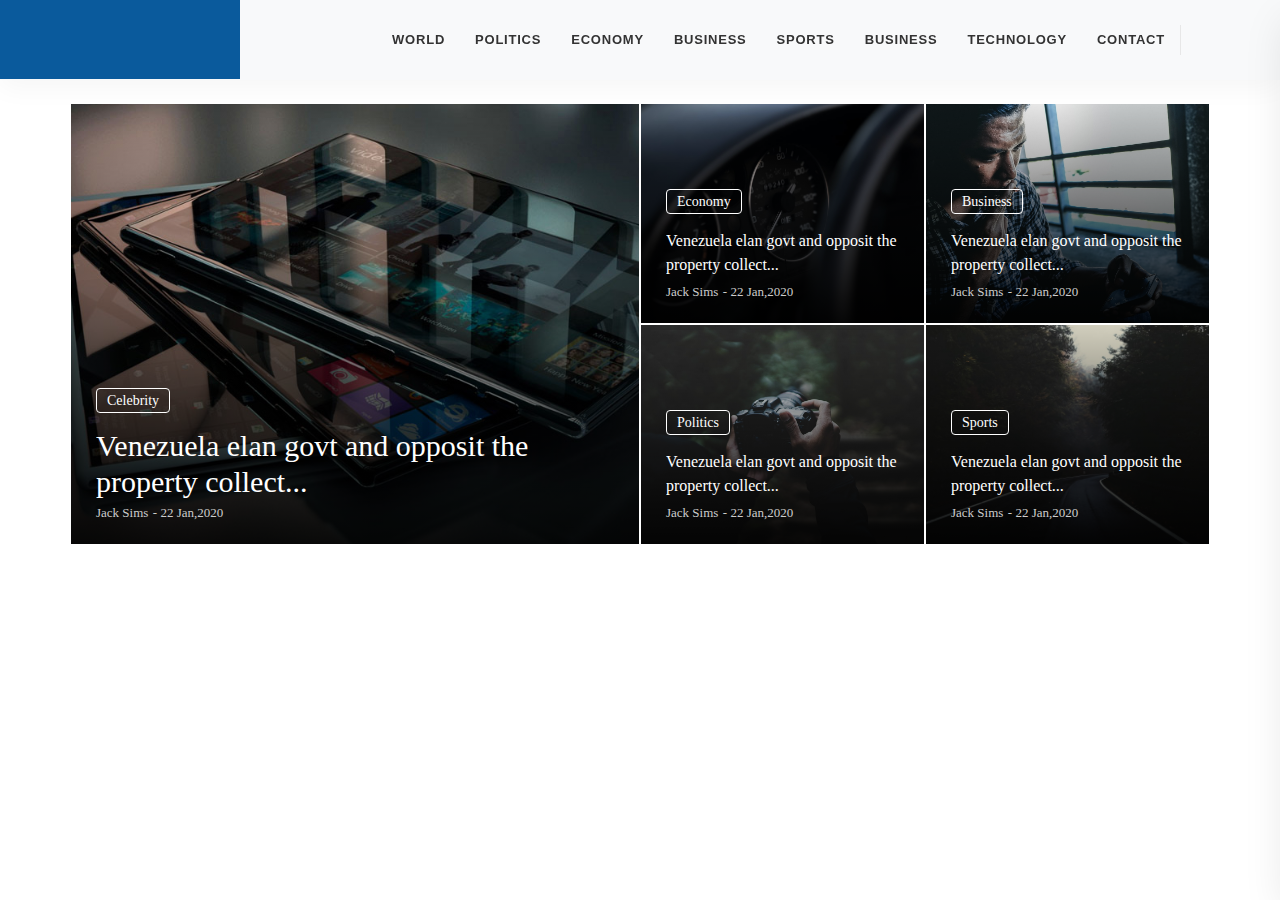
==== index.html @ a66d29b4 "top news finished" ====
<!DOCTYPE html>
<html lang="en">

<head>
    <meta charset="UTF-8">
    <meta http-equiv="X-UA-Compatible" content="IE=edge">
    <meta name="viewport" content="width=device-width, initial-scale=1.0">
    <title>Home</title>
    <link rel="stylesheet" href="https://cdnjs.cloudflare.com/ajax/libs/twitter-bootstrap/4.5.0/css/bootstrap.min.css">
    <script src="https://kit.fontawesome.com/1f2890de0d.js" crossorigin="anonymous"></script>
    <link href="https://fonts.googleapis.com/css2?family=Nunito:wght@200;300;400;600;700;800&display=swap"
        rel="stylesheet">
    <!-- <link rel="stylesheet" href="https://cdnjs.cloudflare.com/ajax/libs/animate.css/4.0.0/animate.min.css"> -->
    <link rel="stylesheet" href="https://cdnjs.cloudflare.com/ajax/libs/animate.css/4.1.0/animate.min.css">
    <link rel="stylesheet" href="https://cdnjs.cloudflare.com/ajax/libs/animate.css/4.1.0/animate.min.css">
    <link rel="stylesheet" href="https://cdnjs.cloudflare.com/ajax/libs/OwlCarousel2/2.3.4/assets/owl.carousel.min.css">
    <link rel="stylesheet"
        href="https://cdnjs.cloudflare.com/ajax/libs/OwlCarousel2/2.3.4/assets/owl.theme.default.min.css">
    <link rel="stylesheet" href="assets/font/flaticon.css">
    <link rel="stylesheet" href="assets/css/style.css">
</head>

<body>
    <!-- Preloader Start -->
    <div class="se-pre-con"></div>
    <!-- Preloader End -->
    <!-- header started -->
    <header>
        <section id="navbar">
            <nav class="navbar navbar-expand-lg navbar-light bg-light">
                <a class="navbar-brand" href="#">
                    <img class="logo-light" src="assets/img/logo-light.png" alt="">
                    <img class="logo-black" src="assets/img/logo.png" alt="">
                </a>
                <button class="navbar-toggler" type="button" data-toggle="collapse"
                    data-target="#navbarSupportedContent" aria-controls="navbarSupportedContent" aria-expanded="false"
                    aria-label="Toggle navigation">
                    <span class="navbar-toggler-icon"></span>
                </button>
                <div class="collapse navbar-collapse  justify-content-end" id="navbarSupportedContent">
                    <ul class="navbar-nav">
                        <li class="nav-item dropdown">
                            <a class="nav-link" href="index.html">
                                World
                            </a>
                        </li>
                        <li class="nav-item dropdown">
                            <a class="nav-link" href="#">
                                Politics
                            </a>
                        </li>
                        <li class="nav-item dropdown">
                            <a class="nav-link" href="#">
                                Economy
                            </a>
                        </li>
                        <li class="nav-item dropdown">
                            <a class="nav-link" href="#">
                                Business
                            </a>
                        </li>
                        <li class="nav-item dropdown">
                            <a class="nav-link" href="#">
                                Sports
                            </a>
                        </li>
                        <li class="nav-item dropdown">
                            <a class="nav-link" href="#">
                                Business
                            </a>
                        </li>
                        <li class="nav-item dropdown">
                            <a class="nav-link" href="#">
                                Technology
                            </a>
                        </li>
                        <!-- contanct informations is here -->
                        <li class="nav-item">
                            <a class="nav-contact" href="#">CONTACT</a>
                        </li>
                    </ul>
                    <div class="nav-icons">
                        <ul>
                            <li class="search">
                                <a href="#">
                                    <i class="fas fa-search"></i>
                                </a>
                            </li>
                            <li class="side-menu-icon">
                                <a href="#">
                                    <i class="fas fa-bars"></i>
                                </a>
                            </li>
                        </ul>

                    </div>
                    <div class="top-search">
                        <div class="input-group">
                            <form action="#">
                                <input type="text" name="text" class="form-control" placeholder="Search">
                                <button type="submit">
                                    <i class="fas fa-search"></i>
                                </button>
                            </form>
                        </div>
                    </div>
                </div>
                <div class="side-menu">
                    <a href="#" class="close-side">
                        <i class="fas fa-times"></i>
                    </a>
                    <div class="contact-info">
                        <h4>Contact Info</h4>
                        <ul>
                            <li>
                                <div class="icon">
                                    <i class="flaticon-email"></i>
                                </div>
                                <div class="info">
                                    <span>EMAIL</span>
                                    Info@gmail.com
                                </div>
                            </li>
                            <li>
                                <div class="icon">
                                    <i class="flaticon-telephone"></i>
                                </div>
                                <div class="info">
                                    <span>PHONE</span>
                                    +123 456 7890
                                </div>
                            </li>
                            <li>
                                <div class="icon">
                                    <i class="flaticon-countdown"></i>
                                </div>
                                <div class="info">
                                    <span>OFFICE HOURS</span>
                                    Sat - Wed : 8:00 - 4:00
                                </div>
                            </li>
                        </ul>
                    </div>
                    <div class="widget">
                        <h4 class="title">Additional Links</h4>
                        <ul>
                            <li><a href="#">About</a></li>
                            <li><a href="#">Login</a></li>
                            <li><a href="#">Register</a></li>
                            <li><a href="#">Contact Us</a></li>
                        </ul>
                    </div>
                    <div class="widget-social">
                        <h4 class="title">Connect With Us</h4>
                        <ul class="link">
                            <li class="facebook"><a href="#"><i class="fab fa-facebook-f"></i></a></li>
                            <li class="twitter"><a href="#"><i class="fab fa-twitter"></i></a></li>
                            <li class="pinterest"><a href="#"><i class="fab fa-pinterest"></i></a></li>
                            <li class="dribbble"><a href="#"><i class="fab fa-dribbble"></i></a></li>
                        </ul>
                    </div>
                </div>

            </nav>
        </section>
        <!-- navbar end -->
        <!-- header finished -->
    </header>
    <!-- header finished -->

    <!-- main started -->
    <main>
        <section id="top-news">
            <div class="container">
                <div class="row">
                    <div class="col-lg-6 p-rl-1 p-b-2">
                        <div class="bg-img1 size-a-3 pos-relative"
                            style="background-image: url(assets/img/entertaiment-01.jpg);">
                            <a href="blog-detail-1.html" class="dis-block how1-child1 trans-03"></a>
                            <div class="newsInfoRight">
                                <h3 class="news-title">
                                    <a href="#" class="newsCategoryRight">
                                        Celebrity
                                    </a>
                                </h3>
                                <h3 class="news-title  m-t-14 m-b-10">
                                    <a href="blog-detail-1.html" class="news-title-a">Venezuela elan govt and
                                        opposit the property collect...
                                    </a>
                                </h3>
                                <span class="how1-child2">
                                    <span class="name">Jack Sims</span>
                                    <span class="f1-s-3 cl11 m-rl-3"> - </span>
                                    <span class="f1-s-3 cl11">22 Jan,2020</span>
                                </span>
                            </div>
                        </div>
                    </div>
                    <div class="col-lg-6">
                        <div class="row">
                            <div class="col-lg-6 p-rl-1 p-b-2">
                                <div class="bg-img1 size-a-4 pos-relative"
                                    style="background-image: url(assets/img/news-2.jpg);">
                                    <a href="blog-detail-1.html" class="dis-block how1-child1 trans-03"></a>
                                    <div class="newsInfoLeft">
                                        <h3 class="news-title">
                                            <a href="#" class="newsCategoryLeft">
                                                Economy
                                            </a>
                                        </h3>
                                        <h3 class="news-title m-t-14">
                                            <a href="blog-detail-1.html" class="news-title-a">Venezuela elan govt and
                                                opposit the property collect...
                                            </a>
                                        </h3>
                                        <span class="how1-child2 m-t-5">
                                            <span class="name">Jack Sims</span>
                                            <span class="f1-s-3 cl11 m-rl-3"> - </span>
                                            <span class="f1-s-3 cl11">22 Jan,2020</span>
                                        </span>
                                    </div>
                                </div>
                            </div>
                            <div class="col-lg-6 p-rl-1 p-b-2">
                                <div class="bg-img1 size-a-4 pos-relative"
                                    style="background-image: url(assets/img/news-3.jpg);">
                                    <a href="blog-detail-1.html" class="dis-block how1-child1 trans-03"></a>
                                    <div class="newsInfoLeft">
                                        <h3 class="news-title">
                                            <a href="#" class="newsCategoryLeft">
                                                Business
                                            </a>
                                        </h3>
                                        <h3 class="news-title  m-t-14">
                                            <a href="blog-detail-1.html" class="news-title-a">Venezuela elan govt and
                                                opposit the property collect...
                                            </a>
                                        </h3>
                                        <span class="how1-child2 m-t-5">
                                            <span class="name">Jack Sims</span>
                                            <span class="f1-s-3 cl11 m-rl-3"> - </span>
                                            <span class="f1-s-3 cl11">22 Jan,2020</span>
                                        </span>
                                    </div>
                                </div>
                            </div>
                            <div class="col-lg-6 p-rl-1 p-b-2">
                                <div class="bg-img1 size-a-4 pos-relative"
                                    style="background-image: url(assets/img/news-4.jpg);">
                                    <a href="blog-detail-1.html" class="dis-block how1-child1 trans-03"></a>
                                    <div class="newsInfoLeft">
                                        <h3 class="news-title">
                                            <a href="#" class="newsCategoryLeft">
                                                Politics
                                            </a>
                                        </h3>
                                        <h3 class="news-title m-t-14">
                                            <a href="blog-detail-1.html" class="news-title-a">Venezuela elan govt and
                                                opposit the property collect...
                                            </a>
                                        </h3>
                                        <span class="how1-child2 m-t-5">
                                            <span class="name">Jack Sims</span>
                                            <span class="f1-s-3 cl11 m-rl-3"> - </span>
                                            <span class="f1-s-3 cl11">22 Jan,2020</span>
                                        </span>
                                    </div>
                                </div>
                            </div>
                            <div class="col-lg-6 p-rl-1 p-b-2">
                                <div class="bg-img1 size-a-4 pos-relative"
                                    style="background-image: url(assets/img/news-5.jpg);">
                                    <a href="blog-detail-1.html" class="dis-block how1-child1 trans-03"></a>
                                    <div class="newsInfoLeft">
                                        <h3 class="news-title">
                                            <a href="#" class="newsCategoryLeft">
                                                Sports
                                            </a>
                                        </h3>
                                        <h3 class="news-title m-t-14">
                                            <a href="blog-detail-1.html" class="news-title-a">Venezuela elan govt and
                                                opposit the property collect...
                                            </a>
                                        </h3>
                                        <span class="how1-child2 m-t-5">
                                            <span class="name">Jack Sims</span>
                                            <span class="f1-s-3 cl11 m-rl-3"> - </span>
                                            <span class="f1-s-3 cl11">22 Jan,2020</span>
                                        </span>
                                    </div>
                                </div>
                            </div>
                        </div>

                    </div>
                </div>
            </div>
        </section>
    </main>

    <script src="https://cdnjs.cloudflare.com/ajax/libs/jquery/3.5.1/jquery.min.js"></script>
    <script src="https://ajax.googleapis.com/ajax/libs/jquery/2.2.4/jquery.min.js"></script>
    <script src="https://cdnjs.cloudflare.com/ajax/libs/twitter-bootstrap/4.5.0/js/bootstrap.min.js"></script>
    <script src="https://cdnjs.cloudflare.com/ajax/libs/wow/1.1.2/wow.min.js"></script>
    <script src="https://cdnjs.cloudflare.com/ajax/libs/modernizr/2.8.3/modernizr.js"></script>
    <script src="https://cdnjs.cloudflare.com/ajax/libs/OwlCarousel2/2.3.4/owl.carousel.min.js"></script>
    <script src="assets/js/script.js"></script>
</body>

</html>
---- assets/font/flaticon.css ----
/*
  	Flaticon icon font: Flaticon
  	Creation date: 09/06/2020 21:09
  	*/

@font-face {
  font-family: "Flaticon";
  src: url("./Flaticon.eot");
  src: url("./Flaticon.eot?#iefix") format("embedded-opentype"),
       url("./Flaticon.woff2") format("woff2"),
       url("./Flaticon.woff") format("woff"),
       url("./Flaticon.ttf") format("truetype"),
       url("./Flaticon.svg#Flaticon") format("svg");
  font-weight: normal;
  font-style: normal;
}

@media screen and (-webkit-min-device-pixel-ratio:0) {
  @font-face {
    font-family: "Flaticon";
    src: url("./Flaticon.svg#Flaticon") format("svg");
  }
}

[class^="flaticon-"]:before, [class*=" flaticon-"]:before,
[class^="flaticon-"]:after, [class*=" flaticon-"]:after {   
  font-family: Flaticon;
font-style: normal;
}

.flaticon-problem:before { content: "\f100"; }
.flaticon-data-collection:before { content: "\f101"; }
.flaticon-target:before { content: "\f102"; }
.flaticon-null:before { content: "\f103"; }
.flaticon-data:before { content: "\f104"; }
.flaticon-cloud-data:before { content: "\f105"; }
.flaticon-countdown:before { content: "\f106"; }
.flaticon-telephone:before { content: "\f107"; }
.flaticon-email:before { content: "\f108"; }
---- assets/css/style.css ----
* {
  padding: 0;
  margin: 0;
}

html {
  width: 100%;
  height: 100%;
  position: relative;
  overflow: visible;
}

html,
body,
.wrapper {
  height: 100%;
}

ul li {
  list-style: none;
}

h1,
h2,
h3,
h4,
h5,
h6 {
  color: #232323;
  font-weight: normal;
  line-height: 1.2;
  font-family: "Nunito", sans-serif;
  letter-spacing: 0;
  margin: 0 !important;
}

h1,
h2,
h3,
h4 {
  margin-bottom: 15px;
}

h5,
h5 {
  margin-bottom: 10px;
}

a {
  text-decoration: none !important;
}

a:hover {
  text-decoration: none !important;
}

.pos-relative {
  position: relative;
}

.bg-img1 {
  background-position: center center;
  background-repeat: no-repeat;
  background-size: cover;
}

.size-a-3 {
  width: 100%;
  height: 440px;
}

.size-a-4 {
  width: 100%;
  height: 219px;
}

.p-rl-1 {
  padding-left: 1px;
  padding-right: 1px;
}

.p-b-2 {
  padding-bottom: 2px;
}

.m-all-5,
.m-t-5,
.m-tb-5 {
  margin-top: 5px;
}

.m-all-14,
.m-t-14,
.m-tb-14 {
  margin-top: 14px !important;
}

.m-all-10,
.m-b-10,
.m-tb-10 {
  margin-bottom: 10px;
}

.how1-child1 {
  position: absolute;
  z-index: 3;
  width: 100%;
  height: 100%;
  top: 0;
  left: 0;
  opacity: 0.9;
  background: rgba(0, 0, 0, 0.5);
  background: -webkit-gradient(linear, left bottom, left top, from(black), to(rgba(0, 0, 0, 0)));
  background: linear-gradient(bottom, black, rgba(0, 0, 0, 0));
}

.bg-img1:hover .how1-child1 {
  opacity: 0.7;
}

.trans-03 {
  -webkit-transition: all 0.3s;
  transition: all 0.3s;
}

#navbar .navbar {
  position: fixed;
  -webkit-box-shadow: 0 8px 25px 0 rgba(0, 0, 0, 0.04);
          box-shadow: 0 8px 25px 0 rgba(0, 0, 0, 0.04);
  width: 100%;
  z-index: 99;
  padding: 0;
}

#navbar .navbar .navbar-brand .logo-black {
  display: none;
}

#navbar .navbar .navbar-brand img {
  position: relative;
  z-index: 1;
  left: 62px;
}

#navbar .navbar .navbar-brand::after {
  content: "";
  position: absolute;
  left: 0;
  top: 0;
  height: 79px;
  width: 12em;
  background-color: #0A5A9C;
}

#navbar .navbar .navbar-collapse {
  margin-right: 60px;
}

#navbar .navbar .navbar-collapse .navbar-nav li {
  list-style: none;
}

#navbar .navbar .navbar-collapse .navbar-nav .nav-item {
  padding: 30px 15px;
}

#navbar .navbar .navbar-collapse .navbar-nav .nav-item .nav-link {
  padding: 0;
  font-weight: 800;
  font-size: 13px;
  color: #333333;
  display: block;
  -webkit-transition: all 0.35s ease-in-out;
  transition: all 0.35s ease-in-out;
  letter-spacing: 0.06em;
  text-transform: uppercase;
}

#navbar .navbar .navbar-collapse .navbar-nav .nav-item:hover .nav-link {
  color: #0A5A9C;
}

#navbar .navbar .navbar-collapse .navbar-nav .nav-contact {
  padding: 0;
  font-weight: 800;
  font-size: 13px;
  color: #333333;
  display: block;
  -webkit-transition: all 0.35s ease-in-out;
  transition: all 0.35s ease-in-out;
  letter-spacing: 0.06em;
  text-transform: uppercase;
}

#navbar .navbar .navbar-collapse .navbar-nav .nav-contact:hover {
  color: #0A5A9C;
}

#navbar .navbar .navbar-collapse .nav-icons {
  position: relative;
}

#navbar .navbar .navbar-collapse .nav-icons::before {
  content: "";
  position: absolute;
  background: #e7e7e7 none repeat scroll 0 0;
  top: 50%;
  left: 0;
  height: 30px;
  width: 1px;
  margin-top: -15px;
}

#navbar .navbar .navbar-collapse .nav-icons ul {
  display: -webkit-box;
  display: -ms-flexbox;
  display: flex;
  margin-top: 17px;
}

#navbar .navbar .navbar-collapse .nav-icons ul li a {
  position: relative;
  font-size: 18px;
  padding: 8px 10px;
  color: #666666;
}

#navbar .navbar .navbar-collapse .top-search {
  position: absolute;
  height: 50px;
  top: 90px;
  right: 67px;
  border: medium none;
  border-radius: 30px;
  -webkit-box-shadow: 0 10px 40px -15px rgba(0, 0, 0, 0.5);
          box-shadow: 0 10px 40px -15px rgba(0, 0, 0, 0.5);
  display: none;
  background-color: #ffffff;
  z-index: 99;
  border: 1px solid #e7e7e7;
}

#navbar .navbar .navbar-collapse .top-search .form-control {
  background-color: transparent;
  border: medium none !important;
  -webkit-box-shadow: inherit;
          box-shadow: inherit;
  color: #1c1c1c;
  min-width: 300px;
  height: 50px;
  padding: 0 20px;
}

#navbar .navbar .navbar-collapse .top-search button {
  background: transparent none repeat scroll 0 0;
  border: medium none;
  -webkit-box-shadow: inherit;
          box-shadow: inherit;
  color: #666666;
  height: 50px;
  position: absolute;
  right: 0;
  text-align: center;
  top: 0;
  width: 50px;
  z-index: 9;
}

#navbar .side-menu {
  -webkit-transition: all 0.3s ease-in-out;
  transition: all 0.3s ease-in-out;
  padding: 0 50px 50px 50px;
  width: 400px;
  position: fixed;
  right: 0px;
  top: 0px;
  z-index: 999;
  background-color: #ffffff;
  height: 100%;
  -webkit-box-shadow: 0 15px 40px -5px rgba(0, 0, 0, 0.1);
          box-shadow: 0 15px 40px -5px rgba(0, 0, 0, 0.1);
  overflow-y: auto;
  -webkit-transform: translateX(400px);
          transform: translateX(400px);
}

#navbar .side-menu h4 {
  display: block;
  font-weight: 800;
  margin-bottom: 25px;
  padding-bottom: 15px;
  padding-top: 50px;
  position: relative;
  text-transform: capitalize;
  z-index: 1;
  border-bottom: 1px dashed #dddddd;
}

#navbar .side-menu .close-side {
  position: absolute;
  right: 10%;
  top: 4%;
  font-size: 25px;
  color: #f44336;
}

#navbar .side-menu .contact-info ul {
  margin-top: 16px;
}

#navbar .side-menu .contact-info ul li {
  display: -webkit-box;
  display: -ms-flexbox;
  display: flex;
  -webkit-box-orient: horizontal;
  -webkit-box-direction: normal;
      -ms-flex-direction: row;
          flex-direction: row;
  padding-bottom: 30px;
}

#navbar .side-menu .contact-info ul li:last-child {
  padding: 0;
}

#navbar .side-menu .contact-info ul li .info {
  margin-top: 5px;
}

#navbar .side-menu .contact-info ul li .info span {
  display: block;
  font-family: "Nunito", sans-serif;
  font-weight: 900;
  line-height: 20px;
  text-transform: uppercase;
  font-size: 14px;
  width: 100%;
  margin-bottom: 5px;
  color: #232323;
}

#navbar .side-menu .contact-info ul li .icon {
  font-size: 40px;
  color: #0A5A9C;
  padding-right: 15px;
}

#navbar .side-menu .widget ul {
  margin-top: 16px;
}

#navbar .side-menu .widget ul li {
  display: block;
  font-family: "Nunito", sans-serif;
  font-size: 15px;
  margin-bottom: 15px;
}

#navbar .side-menu .widget ul li a {
  color: #232323;
}

#navbar .side-menu .widget-social ul {
  display: -webkit-box;
  display: -ms-flexbox;
  display: flex;
  margin-top: 16px;
}

#navbar .side-menu .widget-social ul li a {
  color: #ffffff;
  display: inline-block;
  font-weight: 600;
  height: 40px;
  line-height: 42px;
  margin-right: 5px;
  margin-top: 5px;
  padding: 0;
  text-align: center;
  width: 40px;
  border-radius: 5px;
  font-size: 13px;
}

#navbar .side-menu .widget-social ul li.facebook a {
  background: #3b5998;
}

#navbar .side-menu .widget-social ul li.twitter a {
  background-color: #1da1f2;
}

#navbar .side-menu .widget-social ul li.pinterest a {
  background-color: #bd081c;
}

#navbar .side-menu .widget-social ul li.dribbble a {
  background-color: #ea4c89;
}

#navbar .side-menu.open {
  -webkit-transform: translateX(17px);
          transform: translateX(17px);
}

.se-pre-con {
  position: fixed;
  left: 0px;
  top: 0px;
  width: 100%;
  height: 100%;
  z-index: 9999;
  background: url(../img/preloader.gif) center no-repeat #ffffff;
}

#top-news {
  padding-top: 104px;
}

#top-news .bg-img1 {
  background-position: center center;
  background-repeat: no-repeat;
  background-size: cover;
}

#top-news .bg-img1 .newsInfoRight {
  -webkit-box-pack: end;
      -ms-flex-pack: end;
          justify-content: flex-end;
  -webkit-box-orient: vertical;
  -webkit-box-direction: normal;
      -ms-flex-direction: column;
          flex-direction: column;
  display: -webkit-box;
  display: -ms-flexbox;
  display: flex;
  width: 100%;
  height: 100%;
  padding-right: 25px;
  padding-left: 25px;
  padding-bottom: 20px;
  padding-top: 20px;
}

#top-news .bg-img1 .newsInfoRight .newsCategoryRight {
  z-index: 3;
  font-family: Roboto-Regular;
  font-size: 14px;
  line-height: 1.2;
  color: #fff;
  border-color: #fff;
  -webkit-transition: all 0.3s;
  transition: all 0.3s;
  padding: 4px 10px;
  border: 1px solid;
  border-radius: 4px;
}

#top-news .bg-img1 .newsInfoRight .newsCategoryRight:hover {
  background: #0c71c3;
  text-decoration: none;
  border-color: #0c71c3;
}

#top-news .bg-img1 .newsInfoRight .news-title {
  z-index: 3;
}

#top-news .bg-img1 .newsInfoRight .news-title .news-title-a {
  overflow: hidden;
  display: -webkit-box;
  font-family: Roboto-Medium;
  font-size: 30px;
  line-height: 1.2;
  color: #fff;
  -webkit-transition: all 0.3s;
  transition: all 0.3s;
  max-width: 100%;
  max-height: 72px;
  z-index: 3;
}

#top-news .bg-img1 .newsInfoRight .news-title .news-title-a:hover {
  color: #0c71c3;
}

#top-news .bg-img1 .newsInfoRight .how1-child2 {
  z-index: 3;
}

#top-news .bg-img1 .newsInfoRight .how1-child2 span {
  font-family: Roboto-Regular;
  font-size: 13px;
  line-height: 1.7;
  color: #ccc;
}

#top-news .bg-img1 .newsInfoRight .how1-child2 .name {
  font-family: Roboto-Bold !important;
  font-size: 13px;
  line-height: 1.7;
}

#top-news .bg-img1 .newsInfoLeft {
  z-index: 3;
  -webkit-box-pack: end;
      -ms-flex-pack: end;
          justify-content: flex-end;
  -webkit-box-orient: vertical;
  -webkit-box-direction: normal;
      -ms-flex-direction: column;
          flex-direction: column;
  display: -webkit-box;
  display: -ms-flexbox;
  display: flex;
  width: 100%;
  height: 100%;
  padding-right: 25px;
  padding-left: 25px;
  padding-bottom: 20px;
  padding-top: 20px;
}

#top-news .bg-img1 .newsInfoLeft .newsCategoryLeft {
  z-index: 3;
  font-family: Roboto-Regular;
  font-size: 14px;
  line-height: 1.2;
  color: #fff;
  border-color: #fff;
  -webkit-transition: all 0.3s;
  transition: all 0.3s;
  padding: 4px 10px;
  border: 1px solid;
  border-radius: 4px;
}

#top-news .bg-img1 .newsInfoLeft .newsCategoryLeft:hover {
  background: #0c71c3;
  text-decoration: none;
  border-color: #0c71c3;
}

#top-news .bg-img1 .newsInfoLeft .news-title {
  z-index: 3;
}

#top-news .bg-img1 .newsInfoLeft .news-title .news-title-a {
  z-index: 3;
  overflow: hidden;
  display: -webkit-box;
  font-family: Roboto-Medium;
  font-size: 16px;
  line-height: 1.5;
  max-height: 45px;
  color: #fff;
  -webkit-transition: all 0.3s;
  transition: all 0.3s;
}

#top-news .bg-img1 .newsInfoLeft .news-title .news-title-a:hover {
  color: #0c71c3;
}

#top-news .bg-img1 .newsInfoLeft .how1-child2 {
  z-index: 3;
}

#top-news .bg-img1 .newsInfoLeft .how1-child2 span {
  font-family: Roboto-Regular;
  font-size: 13px;
  line-height: 1.7;
  color: #ccc;
}

#top-news .bg-img1 .newsInfoLeft .how1-child2 .name {
  font-family: Roboto-Bold !important;
  font-size: 13px;
  line-height: 1.7;
}
/*# sourceMappingURL=style.css.map */
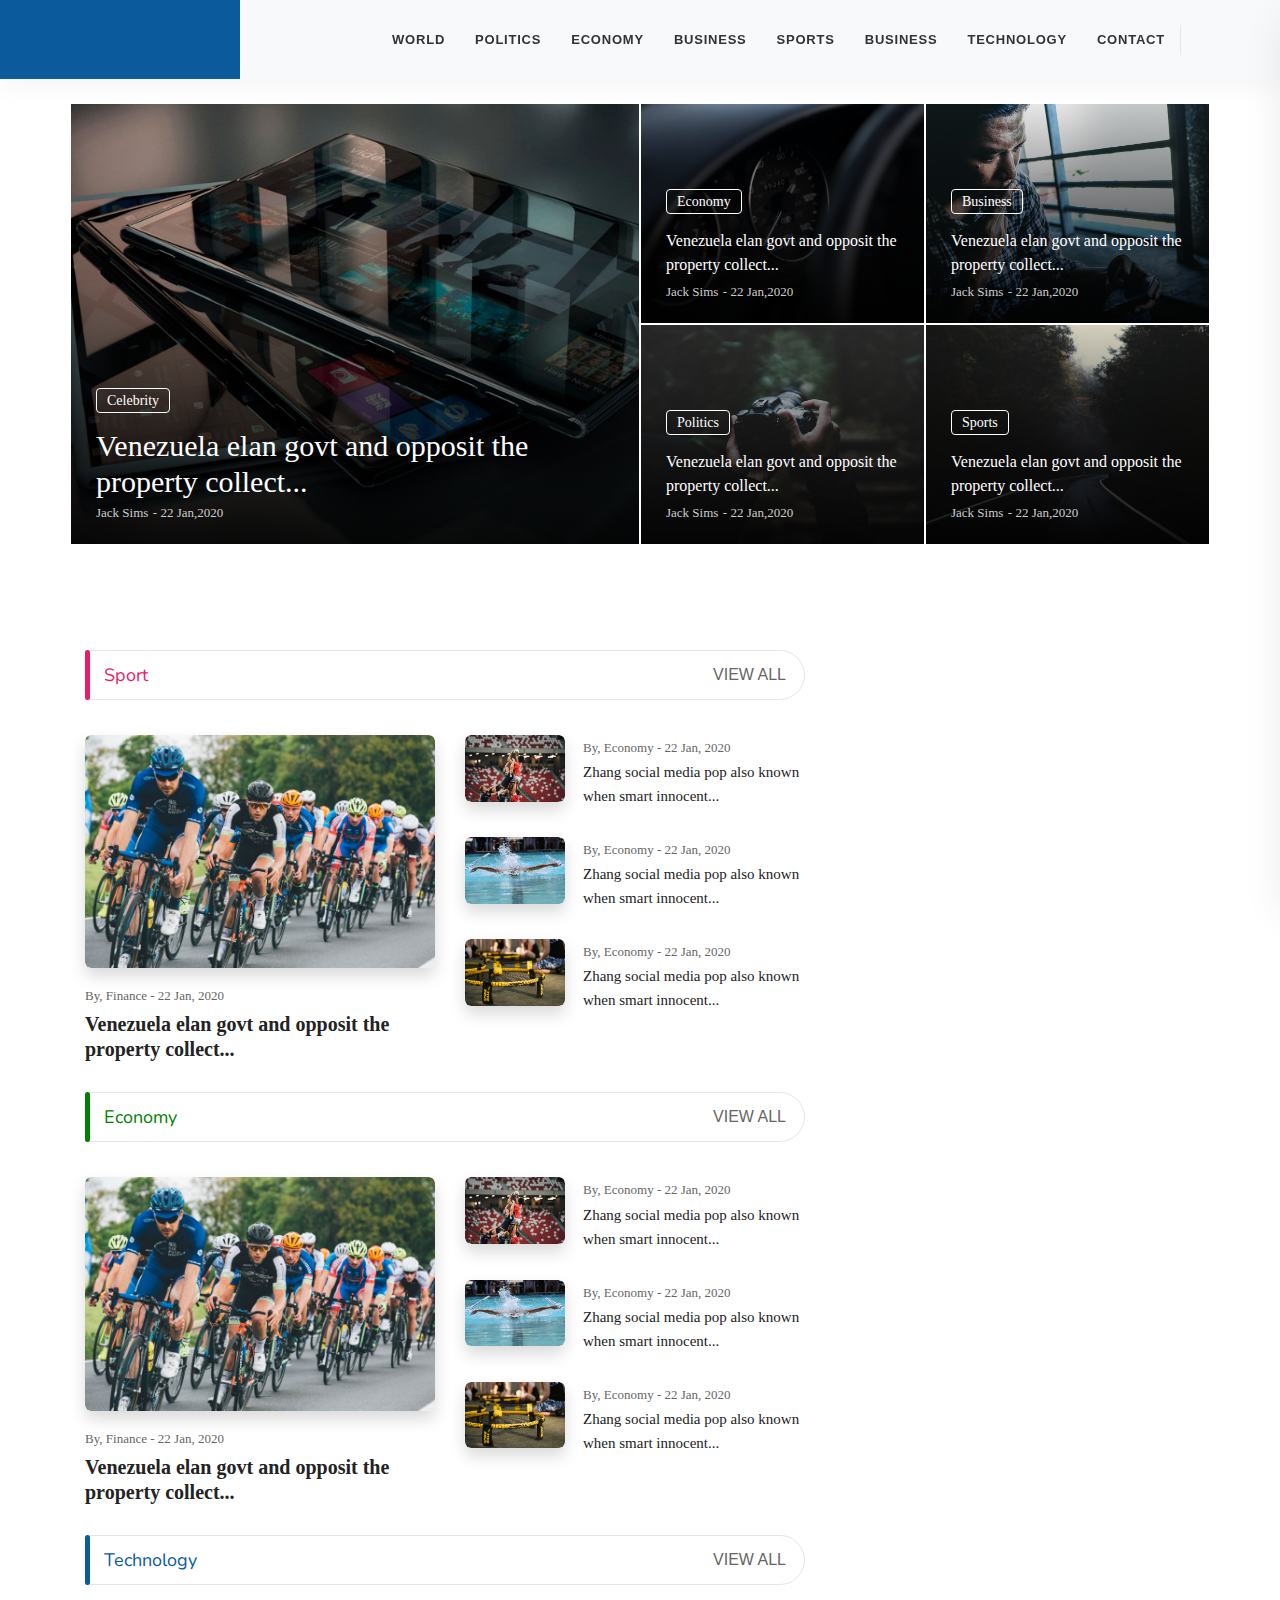
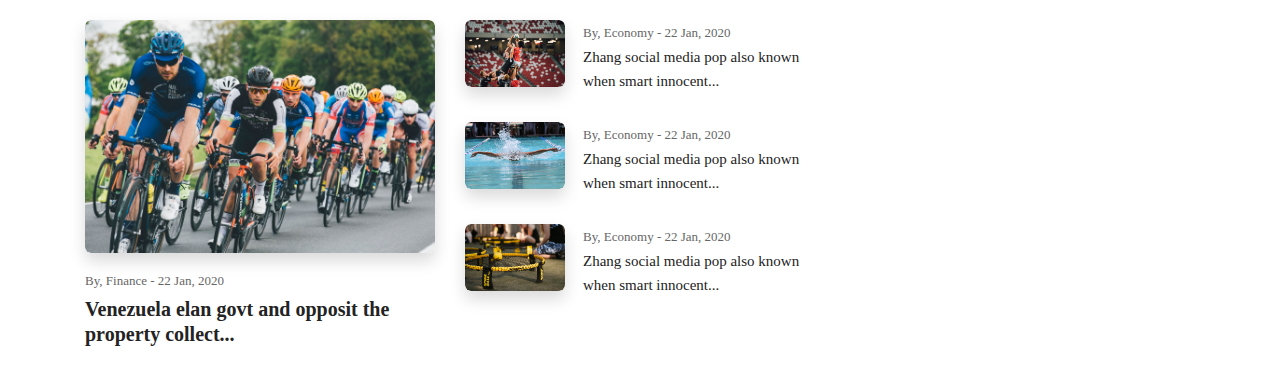
==== commit 953c3d6d: "new-news" ====
--- a/index.html
+++ b/index.html
@@ -296,6 +296,331 @@
                 </div>
             </div>
         </section>
+        <section id="new-news">
+            <div class="container">
+                <div class="row">
+                    <div class="col-md-10 col-lg-8">
+                        <div class="news-by-category">
+                            <div class="news">
+                                <!-- news head -->
+                                <div class="news-head sport-before m-r-10">
+                                    <h3 class="news-category sport-color">Sport</h3>
+                                    <a href="category-1.html" class="view-all trans-03">
+                                        View All
+                                    </a>
+                                </div>
+                                <div class="news-content">
+                                    <div class="row">
+                                        <div class="col-sm-6 p-r-15">
+                                            <div class="news-right pos-relative">
+                                                <a href="blog-detail-1.html" class="news-right-pic trans-03 shadow">
+                                                    <!-- <span class="dis-sub-item-tag">Sports -->
+                                                    </span>
+                                                    <img src="assets/img/post-10.jpg" alt="IMG">
+                                                </a>
+                                                <div class="p-t-15 news-right-title">
+                                                    <span>
+                                                        <a href="#" class="name trans-03">
+                                                            By, Finance
+                                                        </a>
+                                                        <span class="f1-s-3 m-rl-3"> - </span>
+                                                        <span class="f1-s-3"> 22 Jan, 2020</span>
+                                                    </span>
+                                                    <h5>
+                                                        <a href="blog-detail-1.html" class="trans-03 news-title-a">
+                                                            Venezuela elan govt
+                                                            and opposit the property collect...
+                                                        </a>
+                                                    </h5>
+                                                </div>
+                                            </div>
+                                        </div>
+                                        <div class="col-sm-6 p-r-15 p-r-15-sr991">
+                                            <!-- Item post -->
+                                            <div class="news-left pos-relative">
+                                                <a href="blog-detail-1.html" class="news-left-pic trans-03 shadow">
+                                                    <!-- <span class="smll-item-tag">Games</span> -->
+                                                    <img src="assets/img/post-12.jpg" alt="IMG">
+                                                </a>
+                                                <div class="news-left-title">
+                                                    <span class="cl8">
+                                                        <a href="#" class="name trans-03">
+                                                            By, Economy
+                                                        </a>
+                                                        <span class="f1-s-3 m-rl-3"> - </span>
+                                                        <span class="f1-s-3"> 22 Jan, 2020</span>
+                                                    </span>
+                                                    <h5 class="p-t-5">
+                                                        <a href="blog-detail-1.html" class="news-title-a  trans-03">
+                                                            Zhang social media pop
+                                                            also known when smart innocent...
+                                                        </a>
+                                                    </h5>
+                                                </div>
+                                            </div>
+                                            <!-- Item post -->
+                                            <div class="news-left pos-relative">
+                                                <a href="blog-detail-1.html" class="news-left-pic trans-03 shadow">
+                                                    <!-- <span class="smll-item-tag">Games</span> -->
+                                                    <img src="assets/img/post-13.jpg" alt="IMG">
+                                                </a>
+                                                <div class="news-left-title">
+                                                    <span class="cl8">
+                                                        <a href="#" class="name trans-03">
+                                                            By, Economy
+                                                        </a>
+                                                        <span class="f1-s-3 m-rl-3"> - </span>
+                                                        <span class="f1-s-3"> 22 Jan, 2020</span>
+                                                    </span>
+                                                    <h5 class="p-t-5">
+                                                        <a href="blog-detail-1.html" class="news-title-a  trans-03">
+                                                            Zhang social media pop
+                                                            also known when smart innocent...
+                                                        </a>
+                                                    </h5>
+                                                </div>
+                                            </div>
+                                            <!-- Item post -->
+                                            <div class="news-left pos-relative">
+                                                <a href="blog-detail-1.html" class="news-left-pic trans-03 shadow">
+                                                    <!-- <span class="smll-item-tag">Games</span> -->
+                                                    <img src="assets/img/post-11.jpg" alt="IMG">
+                                                </a>
+                                                <div class="news-left-title">
+                                                    <span class="cl8">
+                                                        <a href="#" class="name trans-03">
+                                                            By, Economy
+                                                        </a>
+                                                        <span class="f1-s-3 m-rl-3"> - </span>
+                                                        <span class="f1-s-3"> 22 Jan, 2020</span>
+                                                    </span>
+                                                    <h5 class="p-t-5">
+                                                        <a href="blog-detail-1.html" class="news-title-a  trans-03">
+                                                            Zhang social media pop
+                                                            also known when smart innocent...
+                                                        </a>
+                                                    </h5>
+                                                </div>
+                                            </div>
+                                        </div>
+                                    </div>
+                                </div>
+                            </div>
+                            <div class="news">
+                                <!-- news head -->
+                                <div class="news-head economy-before m-r-10">
+                                    <h3 class="news-category economy-color">Economy</h3>
+                                    <a href="category-1.html" class="view-all trans-03">
+                                        View All
+                                    </a>
+                                </div>
+                                <div class="news-content">
+                                    <div class="row">
+                                        <div class="col-sm-6 p-r-15">
+                                            <div class="news-right pos-relative">
+                                                <a href="blog-detail-1.html" class="news-right-pic trans-03 shadow">
+                                                    <!-- <span class="dis-sub-item-tag">Sports -->
+                                                    </span>
+                                                    <img src="assets/img/post-10.jpg" alt="IMG">
+                                                </a>
+                                                <div class="p-t-15 news-right-title">
+                                                    <span>
+                                                        <a href="#" class="name trans-03">
+                                                            By, Finance
+                                                        </a>
+                                                        <span class="f1-s-3 m-rl-3"> - </span>
+                                                        <span class="f1-s-3"> 22 Jan, 2020</span>
+                                                    </span>
+                                                    <h5>
+                                                        <a href="blog-detail-1.html" class="trans-03 news-title-a">
+                                                            Venezuela elan govt
+                                                            and opposit the property collect...
+                                                        </a>
+                                                    </h5>
+                                                </div>
+                                            </div>
+                                        </div>
+                                        <div class="col-sm-6 p-r-15 p-r-15-sr991">
+                                            <!-- Item post -->
+                                            <div class="news-left pos-relative">
+                                                <a href="blog-detail-1.html" class="news-left-pic trans-03 shadow">
+                                                    <!-- <span class="smll-item-tag">Games</span> -->
+                                                    <img src="assets/img/post-12.jpg" alt="IMG">
+                                                </a>
+                                                <div class="news-left-title">
+                                                    <span class="cl8">
+                                                        <a href="#" class="name trans-03">
+                                                            By, Economy
+                                                        </a>
+                                                        <span class="f1-s-3 m-rl-3"> - </span>
+                                                        <span class="f1-s-3"> 22 Jan, 2020</span>
+                                                    </span>
+                                                    <h5 class="p-t-5">
+                                                        <a href="blog-detail-1.html" class="news-title-a  trans-03">
+                                                            Zhang social media pop
+                                                            also known when smart innocent...
+                                                        </a>
+                                                    </h5>
+                                                </div>
+                                            </div>
+                                            <!-- Item post -->
+                                            <div class="news-left pos-relative">
+                                                <a href="blog-detail-1.html" class="news-left-pic trans-03 shadow">
+                                                    <!-- <span class="smll-item-tag">Games</span> -->
+                                                    <img src="assets/img/post-13.jpg" alt="IMG">
+                                                </a>
+                                                <div class="news-left-title">
+                                                    <span class="cl8">
+                                                        <a href="#" class="name trans-03">
+                                                            By, Economy
+                                                        </a>
+                                                        <span class="f1-s-3 m-rl-3"> - </span>
+                                                        <span class="f1-s-3"> 22 Jan, 2020</span>
+                                                    </span>
+                                                    <h5 class="p-t-5">
+                                                        <a href="blog-detail-1.html" class="news-title-a  trans-03">
+                                                            Zhang social media pop
+                                                            also known when smart innocent...
+                                                        </a>
+                                                    </h5>
+                                                </div>
+                                            </div>
+                                            <!-- Item post -->
+                                            <div class="news-left pos-relative">
+                                                <a href="blog-detail-1.html" class="news-left-pic trans-03 shadow">
+                                                    <!-- <span class="smll-item-tag">Games</span> -->
+                                                    <img src="assets/img/post-11.jpg" alt="IMG">
+                                                </a>
+                                                <div class="news-left-title">
+                                                    <span class="cl8">
+                                                        <a href="#" class="name trans-03">
+                                                            By, Economy
+                                                        </a>
+                                                        <span class="f1-s-3 m-rl-3"> - </span>
+                                                        <span class="f1-s-3"> 22 Jan, 2020</span>
+                                                    </span>
+                                                    <h5 class="p-t-5">
+                                                        <a href="blog-detail-1.html" class="news-title-a  trans-03">
+                                                            Zhang social media pop
+                                                            also known when smart innocent...
+                                                        </a>
+                                                    </h5>
+                                                </div>
+                                            </div>
+                                        </div>
+                                    </div>
+                                </div>
+                            </div>
+                            <div class="news">
+                                <!-- news head -->
+                                <div class="news-head technology-before m-r-10">
+                                    <h3 class="news-category technology-color">Technology</h3>
+                                    <a href="category-1.html" class="view-all trans-03">
+                                        View All
+                                    </a>
+                                </div>
+                                <div class="news-content">
+                                    <div class="row">
+                                        <div class="col-sm-6 p-r-15">
+                                            <div class="news-right pos-relative">
+                                                <a href="blog-detail-1.html" class="news-right-pic trans-03 shadow">
+                                                    <!-- <span class="dis-sub-item-tag">Sports -->
+                                                    </span>
+                                                    <img src="assets/img/post-10.jpg" alt="IMG">
+                                                </a>
+                                                <div class="p-t-15 news-right-title">
+                                                    <span>
+                                                        <a href="#" class="name trans-03">
+                                                            By, Finance
+                                                        </a>
+                                                        <span class="f1-s-3 m-rl-3"> - </span>
+                                                        <span class="f1-s-3"> 22 Jan, 2020</span>
+                                                    </span>
+                                                    <h5>
+                                                        <a href="blog-detail-1.html" class="trans-03 news-title-a">
+                                                            Venezuela elan govt
+                                                            and opposit the property collect...
+                                                        </a>
+                                                    </h5>
+                                                </div>
+                                            </div>
+                                        </div>
+                                        <div class="col-sm-6 p-r-15 p-r-15-sr991">
+                                            <!-- Item post -->
+                                            <div class="news-left pos-relative">
+                                                <a href="blog-detail-1.html" class="news-left-pic trans-03 shadow">
+                                                    <!-- <span class="smll-item-tag">Games</span> -->
+                                                    <img src="assets/img/post-12.jpg" alt="IMG">
+                                                </a>
+                                                <div class="news-left-title">
+                                                    <span class="cl8">
+                                                        <a href="#" class="name trans-03">
+                                                            By, Economy
+                                                        </a>
+                                                        <span class="f1-s-3 m-rl-3"> - </span>
+                                                        <span class="f1-s-3"> 22 Jan, 2020</span>
+                                                    </span>
+                                                    <h5 class="p-t-5">
+                                                        <a href="blog-detail-1.html" class="news-title-a  trans-03">
+                                                            Zhang social media pop
+                                                            also known when smart innocent...
+                                                        </a>
+                                                    </h5>
+                                                </div>
+                                            </div>
+                                            <!-- Item post -->
+                                            <div class="news-left pos-relative">
+                                                <a href="blog-detail-1.html" class="news-left-pic trans-03 shadow">
+                                                    <!-- <span class="smll-item-tag">Games</span> -->
+                                                    <img src="assets/img/post-13.jpg" alt="IMG">
+                                                </a>
+                                                <div class="news-left-title">
+                                                    <span class="cl8">
+                                                        <a href="#" class="name trans-03">
+                                                            By, Economy
+                                                        </a>
+                                                        <span class="f1-s-3 m-rl-3"> - </span>
+                                                        <span class="f1-s-3"> 22 Jan, 2020</span>
+                                                    </span>
+                                                    <h5 class="p-t-5">
+                                                        <a href="blog-detail-1.html" class="news-title-a  trans-03">
+                                                            Zhang social media pop
+                                                            also known when smart innocent...
+                                                        </a>
+                                                    </h5>
+                                                </div>
+                                            </div>
+                                            <!-- Item post -->
+                                            <div class="news-left pos-relative">
+                                                <a href="blog-detail-1.html" class="news-left-pic trans-03 shadow">
+                                                    <!-- <span class="smll-item-tag">Games</span> -->
+                                                    <img src="assets/img/post-11.jpg" alt="IMG">
+                                                </a>
+                                                <div class="news-left-title">
+                                                    <span class="cl8">
+                                                        <a href="#" class="name trans-03">
+                                                            By, Economy
+                                                        </a>
+                                                        <span class="f1-s-3 m-rl-3"> - </span>
+                                                        <span class="f1-s-3"> 22 Jan, 2020</span>
+                                                    </span>
+                                                    <h5 class="p-t-5">
+                                                        <a href="blog-detail-1.html" class="news-title-a  trans-03">
+                                                            Zhang social media pop
+                                                            also known when smart innocent...
+                                                        </a>
+                                                    </h5>
+                                                </div>
+                                            </div>
+                                        </div>
+                                    </div>
+                                </div>
+                            </div>
+                        </div>
+                    </div>
+                </div>
+        </section>
+
     </main>
 
     <script src="https://cdnjs.cloudflare.com/ajax/libs/jquery/3.5.1/jquery.min.js"></script>
--- a/assets/css/style.css
+++ b/assets/css/style.css
@@ -18,6 +18,30 @@
 
 ul li {
   list-style: none;
+}
+
+.sport-color {
+  color: #e71d69;
+}
+
+.sport-before::before {
+  background-color: #e71d69;
+}
+
+.technology-color {
+  color: #0A5A9C;
+}
+
+.technology-before::before {
+  background-color: #0A5A9C;
+}
+
+.economy-color {
+  color: green;
+}
+
+.economy-before::before {
+  background-color: green;
 }
 
 h1,
@@ -83,6 +107,23 @@
   padding-bottom: 2px;
 }
 
+.p-r-15 {
+  padding-right: 15px;
+}
+
+.p-rl-15 {
+  padding-right: 15px;
+  padding-left: 15px;
+}
+
+.p-all-15 {
+  padding: 15px;
+}
+
+.p-t-15 {
+  padding-top: 15px;
+}
+
 .m-all-5,
 .m-t-5,
 .m-tb-5 {
@@ -93,6 +134,10 @@
 .m-t-14,
 .m-tb-14 {
   margin-top: 14px !important;
+}
+
+.m-r-10 {
+  margin-right: 10px;
 }
 
 .m-all-10,
@@ -176,7 +221,7 @@
   text-transform: uppercase;
 }
 
-#navbar .navbar .navbar-collapse .navbar-nav .nav-item:hover .nav-link {
+#navbar .navbar .navbar-collapse .navbar-nav .nav-item.active .nav-link, #navbar .navbar .navbar-collapse .navbar-nav .nav-item:hover .nav-link {
   color: #0A5A9C;
 }
 
@@ -447,8 +492,8 @@
   font-family: Roboto-Regular;
   font-size: 14px;
   line-height: 1.2;
-  color: #fff;
-  border-color: #fff;
+  color: #ffffff;
+  border-color: #ffffff;
   -webkit-transition: all 0.3s;
   transition: all 0.3s;
   padding: 4px 10px;
@@ -457,9 +502,9 @@
 }
 
 #top-news .bg-img1 .newsInfoRight .newsCategoryRight:hover {
-  background: #0c71c3;
+  background: #1da1f2;
   text-decoration: none;
-  border-color: #0c71c3;
+  border-color: #1da1f2;
 }
 
 #top-news .bg-img1 .newsInfoRight .news-title {
@@ -472,7 +517,7 @@
   font-family: Roboto-Medium;
   font-size: 30px;
   line-height: 1.2;
-  color: #fff;
+  color: #ffffff;
   -webkit-transition: all 0.3s;
   transition: all 0.3s;
   max-width: 100%;
@@ -481,7 +526,7 @@
 }
 
 #top-news .bg-img1 .newsInfoRight .news-title .news-title-a:hover {
-  color: #0c71c3;
+  color: #1da1f2;
 }
 
 #top-news .bg-img1 .newsInfoRight .how1-child2 {
@@ -526,8 +571,8 @@
   font-family: Roboto-Regular;
   font-size: 14px;
   line-height: 1.2;
-  color: #fff;
-  border-color: #fff;
+  color: #ffffff;
+  border-color: #ffffff;
   -webkit-transition: all 0.3s;
   transition: all 0.3s;
   padding: 4px 10px;
@@ -536,9 +581,9 @@
 }
 
 #top-news .bg-img1 .newsInfoLeft .newsCategoryLeft:hover {
-  background: #0c71c3;
+  background: #1da1f2;
   text-decoration: none;
-  border-color: #0c71c3;
+  border-color: #1da1f2;
 }
 
 #top-news .bg-img1 .newsInfoLeft .news-title {
@@ -553,13 +598,13 @@
   font-size: 16px;
   line-height: 1.5;
   max-height: 45px;
-  color: #fff;
+  color: #ffffff;
   -webkit-transition: all 0.3s;
   transition: all 0.3s;
 }
 
 #top-news .bg-img1 .newsInfoLeft .news-title .news-title-a:hover {
-  color: #0c71c3;
+  color: #1da1f2;
 }
 
 #top-news .bg-img1 .newsInfoLeft .how1-child2 {
@@ -578,4 +623,209 @@
   font-size: 13px;
   line-height: 1.7;
 }
+
+#new-news {
+  padding-top: 104px;
+}
+
+#new-news .news-by-category .news .news-head {
+  display: -webkit-box;
+  display: -ms-flexbox;
+  display: flex;
+  -webkit-box-align: center;
+      -ms-flex-align: center;
+          align-items: center;
+  -webkit-box-pack: justify;
+      -ms-flex-pack: justify;
+          justify-content: space-between;
+  height: 50px;
+  border: 1px solid #e6e6e6;
+  padding: 0 18px;
+  position: relative;
+  border-radius: 4px 30px 30px 4px;
+}
+
+#new-news .news-by-category .news .news-head::before {
+  content: "";
+  display: block;
+  position: absolute;
+  width: 5px;
+  height: calc(100% + 2px);
+  top: -1px;
+  left: -1px;
+  border-radius: 4px;
+}
+
+#new-news .news-by-category .news .news-head .news-category {
+  font-family: "Nunito", sans-serif;
+  font-size: 18px;
+  line-height: 1.333333;
+  padding-right: 25px;
+}
+
+#new-news .news-by-category .news .news-head .view-all {
+  padding-left: 10px;
+  white-space: nowrap;
+  text-transform: uppercase;
+  color: #666666;
+}
+
+#new-news .news-by-category .news .news-head .view-all:hover {
+  color: #1da1f2;
+}
+
+#new-news .news-by-category .news .news-content {
+  padding-top: 35px;
+}
+
+#new-news .news-by-category .news .news-content .news-right {
+  margin-bottom: 30px;
+}
+
+#new-news .news-by-category .news .news-content .news-right .news-right-pic {
+  display: block;
+  overflow: hidden;
+  -o-object-fit: cover;
+     object-fit: cover;
+  border-radius: 6px;
+  position: relative;
+}
+
+#new-news .news-by-category .news .news-content .news-right .news-right-pic span {
+  position: absolute;
+  background: #007bff;
+  top: 10px;
+  left: 10px;
+  padding: 4px 10px;
+  text-transform: uppercase;
+  font-size: 12px;
+  font-weight: 600;
+  border-radius: 4px;
+  z-index: 9;
+  color: #ffffff;
+}
+
+#new-news .news-by-category .news .news-content .news-right .news-right-pic span:hover {
+  background-color: transparent;
+  border: 1px solid;
+  border-color: #ffffff;
+  color: #ffffff;
+}
+
+#new-news .news-by-category .news .news-content .news-right .news-right-pic img {
+  width: 100%;
+  overflow: hidden;
+  -o-object-fit: cover;
+     object-fit: cover;
+  border-radius: 6px;
+  -webkit-transition: all 0.5s;
+  transition: all 0.5s;
+}
+
+#new-news .news-by-category .news .news-content .news-right .news-right-pic img:hover {
+  -webkit-transform: scale(1.1);
+          transform: scale(1.1);
+}
+
+#new-news .news-by-category .news .news-content .news-right .news-right-title span {
+  font-family: Roboto-Regular;
+  font-size: 13px;
+  line-height: 1.7;
+  color: #666666;
+}
+
+#new-news .news-by-category .news .news-content .news-right .news-right-title .name {
+  font-family: Roboto-Bold !important;
+  font-size: 13px;
+  line-height: 1.7;
+  color: #666666;
+}
+
+#new-news .news-by-category .news .news-content .news-right .news-right-title h5 {
+  padding-top: 5px;
+}
+
+#new-news .news-by-category .news .news-content .news-right .news-right-title h5 .news-title-a {
+  font-family: Roboto-Regular;
+  font-size: 20px;
+  line-height: 1.25;
+  font-weight: 600;
+  color: #232323;
+  -webkit-transition: all 0.3s;
+  transition: all 0.3s;
+}
+
+#new-news .news-by-category .news .news-content .news-right .news-right-title h5 .news-title-a:hover {
+  color: #1da1f2;
+}
+
+#new-news .news-by-category .news .news-content .news-left {
+  margin-bottom: 30px;
+  display: -webkit-box;
+  display: -ms-flexbox;
+  display: flex;
+  -webkit-box-align: start;
+      -ms-flex-align: start;
+          align-items: flex-start;
+  -webkit-box-pack: justify;
+      -ms-flex-pack: justify;
+          justify-content: space-between;
+  -ms-flex-wrap: wrap;
+      flex-wrap: wrap;
+  position: relative;
+  margin-bottom: 30px;
+}
+
+#new-news .news-by-category .news .news-content .news-left .news-left-pic {
+  display: block;
+  overflow: hidden;
+  border-radius: 6px;
+  width: 100px;
+}
+
+#new-news .news-by-category .news .news-content .news-left .news-left-pic img {
+  width: 100%;
+  overflow: hidden;
+  -o-object-fit: cover;
+     object-fit: cover;
+  border-radius: 6px;
+  -webkit-transition: all 0.5s;
+  transition: all 0.5s;
+}
+
+#new-news .news-by-category .news .news-content .news-left .news-left-pic img:hover {
+  -webkit-transform: scale(1.1);
+          transform: scale(1.1);
+}
+
+#new-news .news-by-category .news .news-content .news-left .news-left-title {
+  width: calc(100% - 118px);
+}
+
+#new-news .news-by-category .news .news-content .news-left .news-left-title span {
+  font-family: Roboto-Regular;
+  font-size: 13px;
+  line-height: 1.7;
+  color: #666666;
+}
+
+#new-news .news-by-category .news .news-content .news-left .news-left-title .name {
+  font-family: Roboto-Bold !important;
+  font-size: 13px;
+  line-height: 1.7;
+  color: #666666;
+}
+
+#new-news .news-by-category .news .news-content .news-left .news-left-title h5 .news-title-a {
+  font-family: Roboto-Medium;
+  font-size: 15px;
+  line-height: 1.333333;
+  color: #232323;
+  -webkit-transition: all 0.3s;
+  transition: all 0.3s;
+}
+
+#new-news .news-by-category .news .news-content .news-left .news-left-title h5 .news-title-a:hover {
+  color: #1da1f2;
+}
 /*# sourceMappingURL=style.css.map */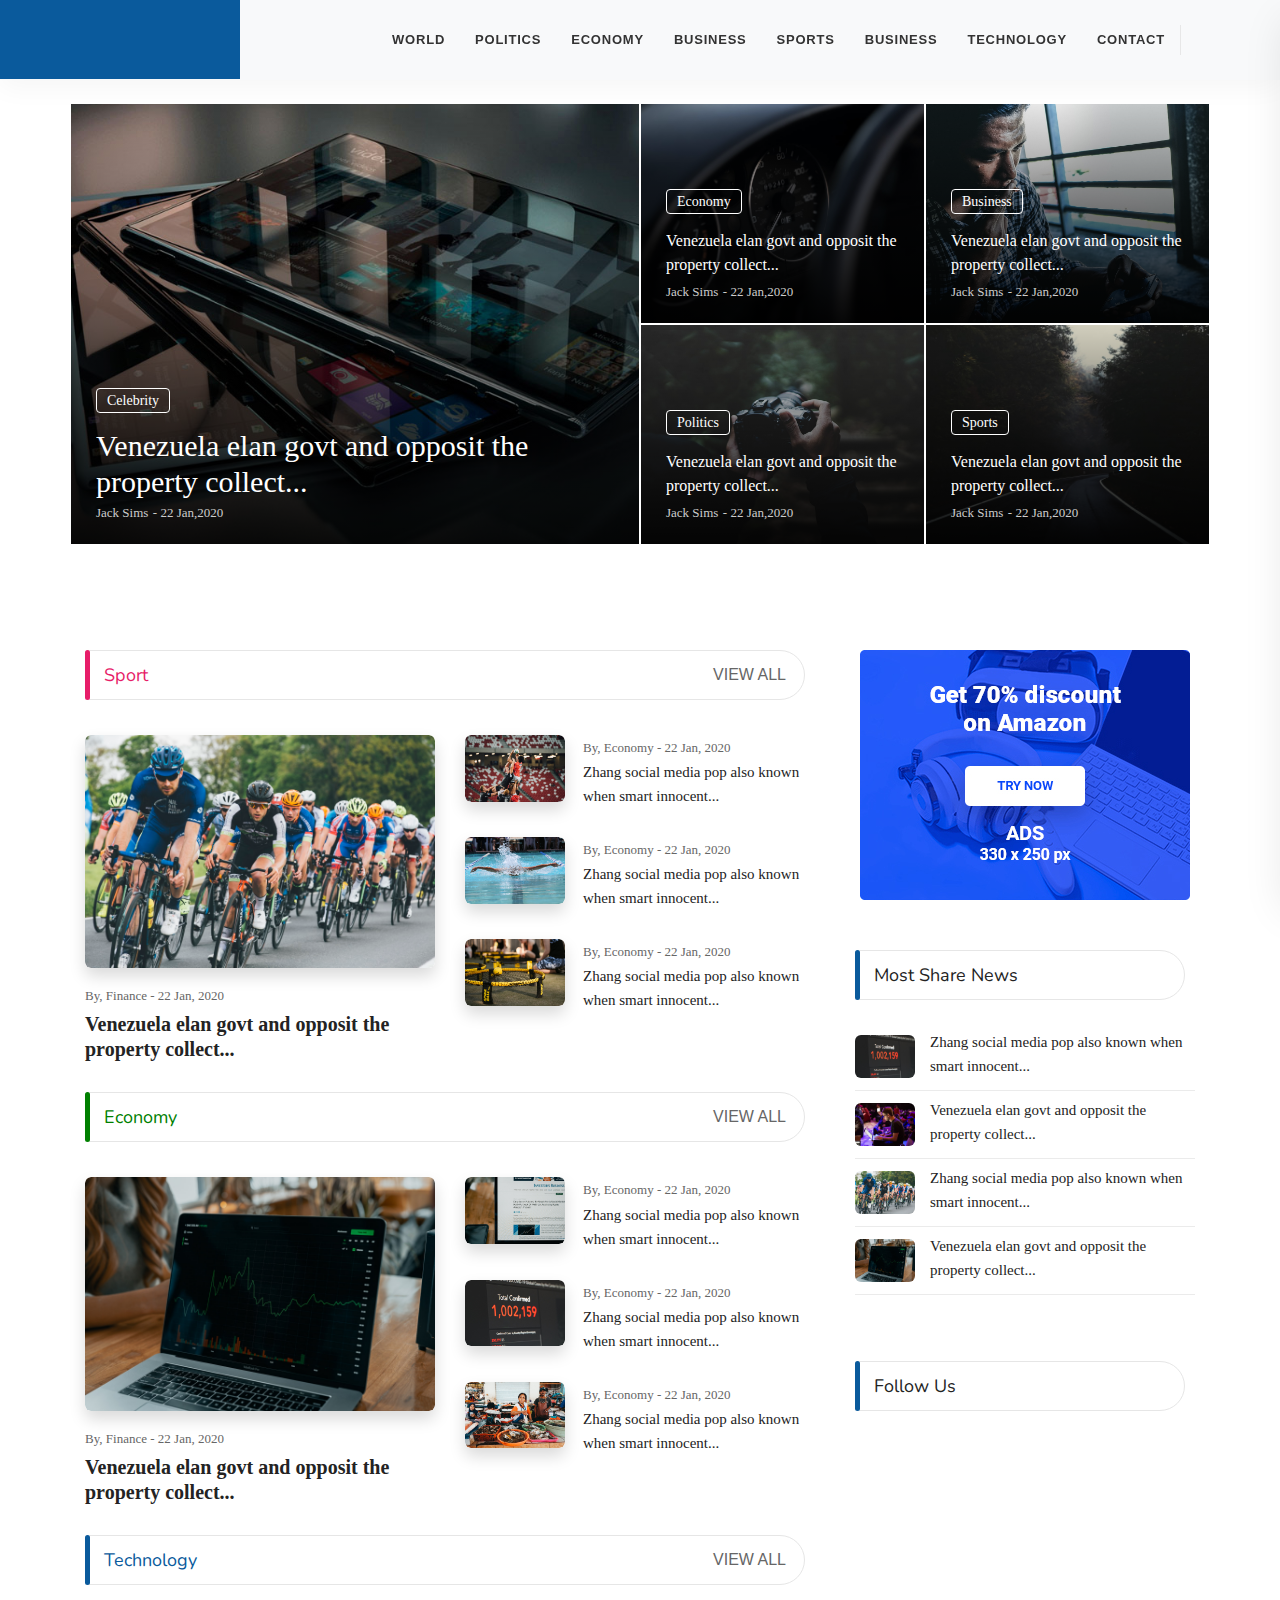
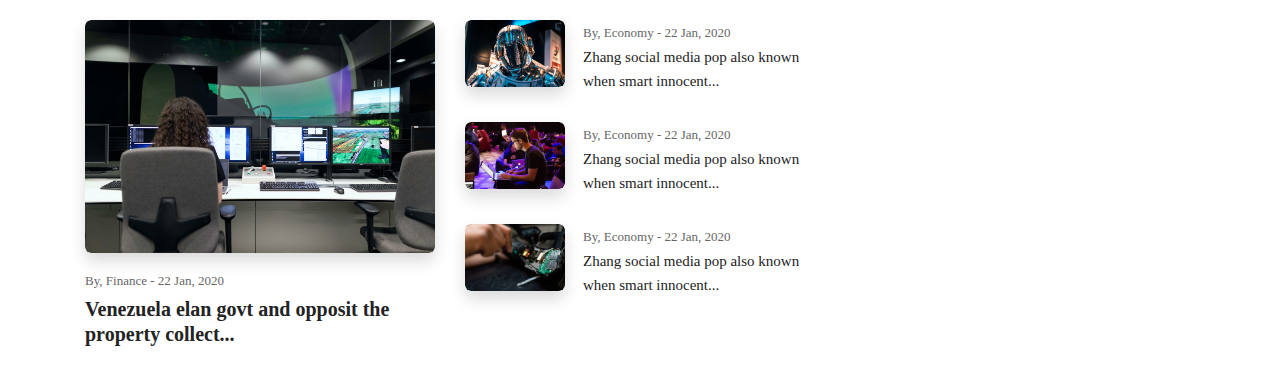
==== commit 03a45d7e: "left pleace" ====
--- a/index.html
+++ b/index.html
@@ -421,7 +421,7 @@
                                                 <a href="blog-detail-1.html" class="news-right-pic trans-03 shadow">
                                                     <!-- <span class="dis-sub-item-tag">Sports -->
                                                     </span>
-                                                    <img src="assets/img/post-10.jpg" alt="IMG">
+                                                    <img src="assets/img/economy-1.jpg" alt="IMG">
                                                 </a>
                                                 <div class="p-t-15 news-right-title">
                                                     <span>
@@ -445,51 +445,51 @@
                                             <div class="news-left pos-relative">
                                                 <a href="blog-detail-1.html" class="news-left-pic trans-03 shadow">
                                                     <!-- <span class="smll-item-tag">Games</span> -->
-                                                    <img src="assets/img/post-12.jpg" alt="IMG">
-                                                </a>
-                                                <div class="news-left-title">
-                                                    <span class="cl8">
-                                                        <a href="#" class="name trans-03">
-                                                            By, Economy
-                                                        </a>
-                                                        <span class="f1-s-3 m-rl-3"> - </span>
-                                                        <span class="f1-s-3"> 22 Jan, 2020</span>
-                                                    </span>
-                                                    <h5 class="p-t-5">
-                                                        <a href="blog-detail-1.html" class="news-title-a  trans-03">
-                                                            Zhang social media pop
-                                                            also known when smart innocent...
-                                                        </a>
-                                                    </h5>
-                                                </div>
-                                            </div>
-                                            <!-- Item post -->
-                                            <div class="news-left pos-relative">
-                                                <a href="blog-detail-1.html" class="news-left-pic trans-03 shadow">
-                                                    <!-- <span class="smll-item-tag">Games</span> -->
-                                                    <img src="assets/img/post-13.jpg" alt="IMG">
-                                                </a>
-                                                <div class="news-left-title">
-                                                    <span class="cl8">
-                                                        <a href="#" class="name trans-03">
-                                                            By, Economy
-                                                        </a>
-                                                        <span class="f1-s-3 m-rl-3"> - </span>
-                                                        <span class="f1-s-3"> 22 Jan, 2020</span>
-                                                    </span>
-                                                    <h5 class="p-t-5">
-                                                        <a href="blog-detail-1.html" class="news-title-a  trans-03">
-                                                            Zhang social media pop
-                                                            also known when smart innocent...
-                                                        </a>
-                                                    </h5>
-                                                </div>
-                                            </div>
-                                            <!-- Item post -->
-                                            <div class="news-left pos-relative">
-                                                <a href="blog-detail-1.html" class="news-left-pic trans-03 shadow">
-                                                    <!-- <span class="smll-item-tag">Games</span> -->
-                                                    <img src="assets/img/post-11.jpg" alt="IMG">
+                                                    <img src="assets/img/economy-2.jpg" alt="IMG">
+                                                </a>
+                                                <div class="news-left-title">
+                                                    <span class="cl8">
+                                                        <a href="#" class="name trans-03">
+                                                            By, Economy
+                                                        </a>
+                                                        <span class="f1-s-3 m-rl-3"> - </span>
+                                                        <span class="f1-s-3"> 22 Jan, 2020</span>
+                                                    </span>
+                                                    <h5 class="p-t-5">
+                                                        <a href="blog-detail-1.html" class="news-title-a  trans-03">
+                                                            Zhang social media pop
+                                                            also known when smart innocent...
+                                                        </a>
+                                                    </h5>
+                                                </div>
+                                            </div>
+                                            <!-- Item post -->
+                                            <div class="news-left pos-relative">
+                                                <a href="blog-detail-1.html" class="news-left-pic trans-03 shadow">
+                                                    <!-- <span class="smll-item-tag">Games</span> -->
+                                                    <img src="assets/img/economy-3.jpg" alt="IMG">
+                                                </a>
+                                                <div class="news-left-title">
+                                                    <span class="cl8">
+                                                        <a href="#" class="name trans-03">
+                                                            By, Economy
+                                                        </a>
+                                                        <span class="f1-s-3 m-rl-3"> - </span>
+                                                        <span class="f1-s-3"> 22 Jan, 2020</span>
+                                                    </span>
+                                                    <h5 class="p-t-5">
+                                                        <a href="blog-detail-1.html" class="news-title-a  trans-03">
+                                                            Zhang social media pop
+                                                            also known when smart innocent...
+                                                        </a>
+                                                    </h5>
+                                                </div>
+                                            </div>
+                                            <!-- Item post -->
+                                            <div class="news-left pos-relative">
+                                                <a href="blog-detail-1.html" class="news-left-pic trans-03 shadow">
+                                                    <!-- <span class="smll-item-tag">Games</span> -->
+                                                    <img src="assets/img/economy-4.jpg" alt="IMG">
                                                 </a>
                                                 <div class="news-left-title">
                                                     <span class="cl8">
@@ -526,7 +526,7 @@
                                                 <a href="blog-detail-1.html" class="news-right-pic trans-03 shadow">
                                                     <!-- <span class="dis-sub-item-tag">Sports -->
                                                     </span>
-                                                    <img src="assets/img/post-10.jpg" alt="IMG">
+                                                    <img src="assets/img/technology-1.jpg" alt="IMG">
                                                 </a>
                                                 <div class="p-t-15 news-right-title">
                                                     <span>
@@ -550,51 +550,51 @@
                                             <div class="news-left pos-relative">
                                                 <a href="blog-detail-1.html" class="news-left-pic trans-03 shadow">
                                                     <!-- <span class="smll-item-tag">Games</span> -->
-                                                    <img src="assets/img/post-12.jpg" alt="IMG">
-                                                </a>
-                                                <div class="news-left-title">
-                                                    <span class="cl8">
-                                                        <a href="#" class="name trans-03">
-                                                            By, Economy
-                                                        </a>
-                                                        <span class="f1-s-3 m-rl-3"> - </span>
-                                                        <span class="f1-s-3"> 22 Jan, 2020</span>
-                                                    </span>
-                                                    <h5 class="p-t-5">
-                                                        <a href="blog-detail-1.html" class="news-title-a  trans-03">
-                                                            Zhang social media pop
-                                                            also known when smart innocent...
-                                                        </a>
-                                                    </h5>
-                                                </div>
-                                            </div>
-                                            <!-- Item post -->
-                                            <div class="news-left pos-relative">
-                                                <a href="blog-detail-1.html" class="news-left-pic trans-03 shadow">
-                                                    <!-- <span class="smll-item-tag">Games</span> -->
-                                                    <img src="assets/img/post-13.jpg" alt="IMG">
-                                                </a>
-                                                <div class="news-left-title">
-                                                    <span class="cl8">
-                                                        <a href="#" class="name trans-03">
-                                                            By, Economy
-                                                        </a>
-                                                        <span class="f1-s-3 m-rl-3"> - </span>
-                                                        <span class="f1-s-3"> 22 Jan, 2020</span>
-                                                    </span>
-                                                    <h5 class="p-t-5">
-                                                        <a href="blog-detail-1.html" class="news-title-a  trans-03">
-                                                            Zhang social media pop
-                                                            also known when smart innocent...
-                                                        </a>
-                                                    </h5>
-                                                </div>
-                                            </div>
-                                            <!-- Item post -->
-                                            <div class="news-left pos-relative">
-                                                <a href="blog-detail-1.html" class="news-left-pic trans-03 shadow">
-                                                    <!-- <span class="smll-item-tag">Games</span> -->
-                                                    <img src="assets/img/post-11.jpg" alt="IMG">
+                                                    <img src="assets/img/technology-2.jpg" alt="IMG">
+                                                </a>
+                                                <div class="news-left-title">
+                                                    <span class="cl8">
+                                                        <a href="#" class="name trans-03">
+                                                            By, Economy
+                                                        </a>
+                                                        <span class="f1-s-3 m-rl-3"> - </span>
+                                                        <span class="f1-s-3"> 22 Jan, 2020</span>
+                                                    </span>
+                                                    <h5 class="p-t-5">
+                                                        <a href="blog-detail-1.html" class="news-title-a  trans-03">
+                                                            Zhang social media pop
+                                                            also known when smart innocent...
+                                                        </a>
+                                                    </h5>
+                                                </div>
+                                            </div>
+                                            <!-- Item post -->
+                                            <div class="news-left pos-relative">
+                                                <a href="blog-detail-1.html" class="news-left-pic trans-03 shadow">
+                                                    <!-- <span class="smll-item-tag">Games</span> -->
+                                                    <img src="assets/img/technology-3.jpg" alt="IMG">
+                                                </a>
+                                                <div class="news-left-title">
+                                                    <span class="cl8">
+                                                        <a href="#" class="name trans-03">
+                                                            By, Economy
+                                                        </a>
+                                                        <span class="f1-s-3 m-rl-3"> - </span>
+                                                        <span class="f1-s-3"> 22 Jan, 2020</span>
+                                                    </span>
+                                                    <h5 class="p-t-5">
+                                                        <a href="blog-detail-1.html" class="news-title-a  trans-03">
+                                                            Zhang social media pop
+                                                            also known when smart innocent...
+                                                        </a>
+                                                    </h5>
+                                                </div>
+                                            </div>
+                                            <!-- Item post -->
+                                            <div class="news-left pos-relative">
+                                                <a href="blog-detail-1.html" class="news-left-pic trans-03 shadow">
+                                                    <!-- <span class="smll-item-tag">Games</span> -->
+                                                    <img src="assets/img/technology-4.jpg" alt="IMG">
                                                 </a>
                                                 <div class="news-left-title">
                                                     <span class="cl8">
@@ -618,6 +618,69 @@
                             </div>
                         </div>
                     </div>
+                    <div class="col-md-10 col-lg-4">
+                        <div class="relative-news-banner">
+                            <div class="banner">
+                                <a href="#">
+                                    <img class="max-w-full" src="assets/img/banner-2.jpg" alt="IMG">
+                                </a>
+                            </div>
+                            <div class="most-shared">
+                                <div class="head  m-r-10">
+                                    <h3 class="title">Most Share News</h3>
+                                </div>
+                                <ul class="news">
+                                    <li>
+                                        <div class="news-image">
+                                            <img src="assets/img/economy-3.jpg" alt="Img">
+                                        </div>
+                                        <div class="title">
+                                            <a href="#">Zhang social media pop
+                                                also known when smart innocent...
+                                            </a>
+                                        </div>
+                                    </li>
+                                    <li>
+                                        <div class="news-image">
+                                            <img src="assets/img/technology-3.jpg" alt="Img">
+                                        </div>
+                                        <div class="title">
+                                            <a href="#">Venezuela elan govt
+                                                and opposit the property collect...
+                                            </a>
+                                        </div>
+                                    </li>
+                                    <li>
+                                        <div class="news-image">
+                                            <img src="assets/img/post-10.jpg" alt="Img">
+                                        </div>
+                                        <div class="title">
+                                            <a href="#">Zhang social media pop
+                                                also known when smart innocent...
+                                            </a>
+                                        </div>
+                                    </li>
+                                    <li>
+                                        <div class="news-image">
+                                            <img src="assets/img/economy-1.jpg" alt="Img">
+                                        </div>
+                                        <div class="title">
+                                            <a href="#">Venezuela elan govt
+                                                and opposit the property collect...
+                                            </a>
+                                        </div>
+                                    </li>
+                                </ul>
+                            </div>
+                            <div class="follow-us">
+                                <div class="head  m-r-10">
+                                    <h3 class="title">Follow Us</h3>
+                                </div>
+                            </div>
+
+                        </div>
+                    </div>
+
                 </div>
         </section>
 
--- a/assets/css/style.css
+++ b/assets/css/style.css
@@ -29,11 +29,11 @@
 }
 
 .technology-color {
-  color: #0A5A9C;
+  color: #0a5a9c;
 }
 
 .technology-before::before {
-  background-color: #0A5A9C;
+  background-color: #0a5a9c;
 }
 
 .economy-color {
@@ -828,4 +828,156 @@
 #new-news .news-by-category .news .news-content .news-left .news-left-title h5 .news-title-a:hover {
   color: #1da1f2;
 }
+
+#new-news .relative-news-banner {
+  padding-left: 10px;
+  padding-bottom: 20px;
+}
+
+#new-news .relative-news-banner .banner {
+  position: relative;
+  display: -webkit-box;
+  display: -ms-flexbox;
+  display: flex;
+  -webkit-box-pack: center;
+      -ms-flex-pack: center;
+          justify-content: center;
+  -webkit-box-align: start;
+      -ms-flex-align: start;
+          align-items: flex-start;
+  padding-bottom: 0;
+  -webkit-box-sizing: border-box;
+          box-sizing: border-box;
+}
+
+#new-news .relative-news-banner .banner img {
+  max-width: 100%;
+}
+
+#new-news .relative-news-banner .most-shared {
+  padding-top: 50px;
+}
+
+#new-news .relative-news-banner .most-shared .head {
+  position: relative;
+  display: -webkit-box;
+  display: -ms-flexbox;
+  display: flex;
+  -webkit-box-align: center;
+      -ms-flex-align: center;
+          align-items: center;
+  -webkit-box-pack: start;
+      -ms-flex-pack: start;
+          justify-content: flex-start;
+  height: 50px;
+  border: 1px solid #e6e6e6;
+  padding: 0 18px;
+  border-radius: 4px 30px 30px 4px;
+}
+
+#new-news .relative-news-banner .most-shared .head::before {
+  content: "";
+  display: block;
+  position: absolute;
+  width: 5px;
+  height: calc(100% + 2px);
+  top: -1px;
+  left: -1px;
+  border-radius: 4px;
+  background-color: #0A5A9C;
+}
+
+#new-news .relative-news-banner .most-shared .head .title {
+  font-family: "Nunito", sans-serif;
+  font-size: 18px;
+  line-height: 1.333333;
+  color: #232323;
+  padding-right: 25px;
+}
+
+#new-news .relative-news-banner .most-shared .news {
+  padding-top: 35px;
+}
+
+#new-news .relative-news-banner .most-shared .news li {
+  display: -webkit-box;
+  display: -ms-flexbox;
+  display: flex;
+  -webkit-box-align: start;
+      -ms-flex-align: start;
+          align-items: flex-start;
+  -webkit-box-pack: justify;
+      -ms-flex-pack: justify;
+          justify-content: space-between;
+  margin-bottom: 12px;
+  padding-bottom: 12px;
+  border-bottom: 1px solid rgba(0, 0, 0, 0.08);
+}
+
+#new-news .relative-news-banner .most-shared .news li .news-image {
+  padding-right: 15px;
+}
+
+#new-news .relative-news-banner .most-shared .news li .news-image img {
+  width: 60px;
+  height: 43px;
+  border-radius: 6px;
+}
+
+#new-news .relative-news-banner .most-shared .news li .title {
+  margin-top: -5px;
+}
+
+#new-news .relative-news-banner .most-shared .news li .title a {
+  width: calc(100% - 48px);
+  font-family: Roboto-Medium;
+  font-size: 15px;
+  line-height: 1.466667;
+  color: #232323;
+}
+
+#new-news .relative-news-banner .most-shared .news li .title a:hover {
+  color: #1da1f2;
+}
+
+#new-news .relative-news-banner .follow-us {
+  padding-top: 50px;
+}
+
+#new-news .relative-news-banner .follow-us .head {
+  position: relative;
+  display: -webkit-box;
+  display: -ms-flexbox;
+  display: flex;
+  -webkit-box-align: center;
+      -ms-flex-align: center;
+          align-items: center;
+  -webkit-box-pack: start;
+      -ms-flex-pack: start;
+          justify-content: flex-start;
+  height: 50px;
+  border: 1px solid #e6e6e6;
+  padding: 0 18px;
+  border-radius: 4px 30px 30px 4px;
+}
+
+#new-news .relative-news-banner .follow-us .head::before {
+  content: "";
+  display: block;
+  position: absolute;
+  width: 5px;
+  height: calc(100% + 2px);
+  top: -1px;
+  left: -1px;
+  border-radius: 4px;
+  background-color: #0A5A9C;
+}
+
+#new-news .relative-news-banner .follow-us .head .title {
+  font-family: "Nunito", sans-serif;
+  font-size: 18px;
+  line-height: 1.333333;
+  color: #232323;
+  padding-right: 25px;
+}
 /*# sourceMappingURL=style.css.map */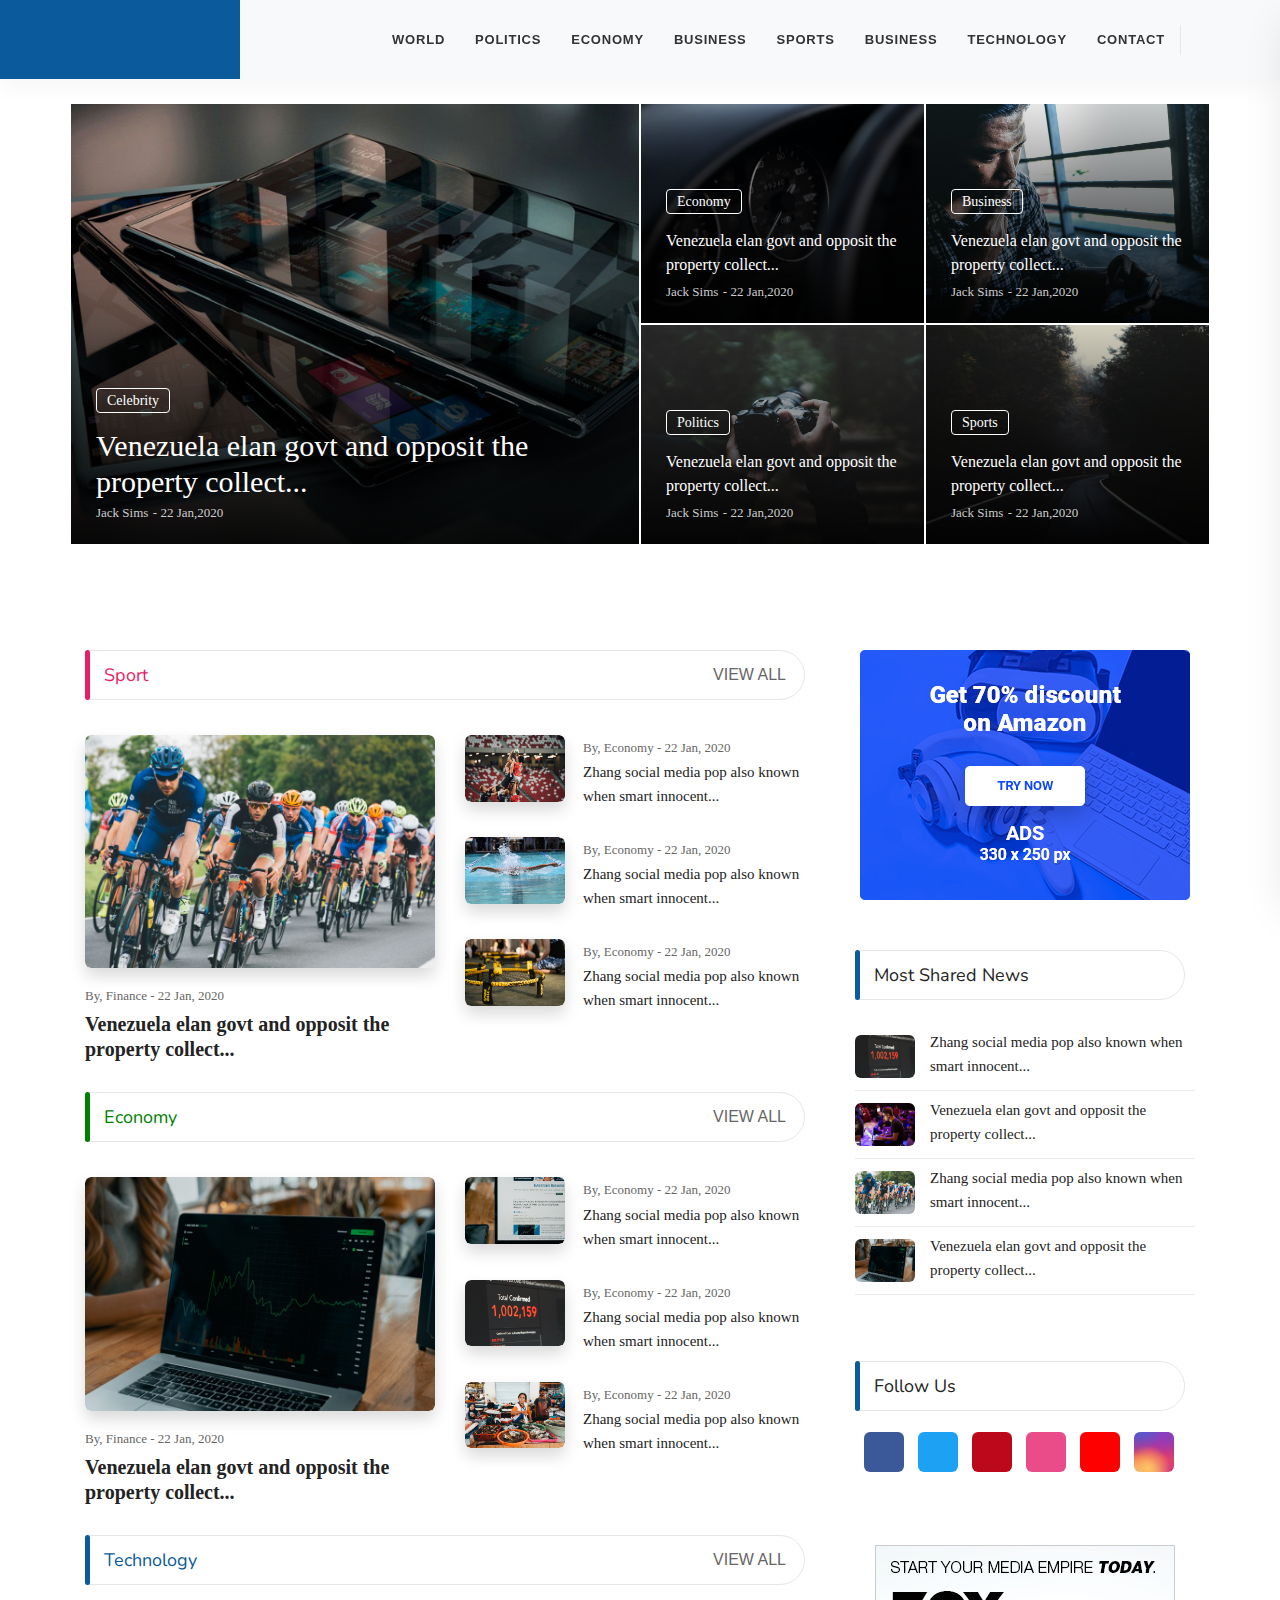
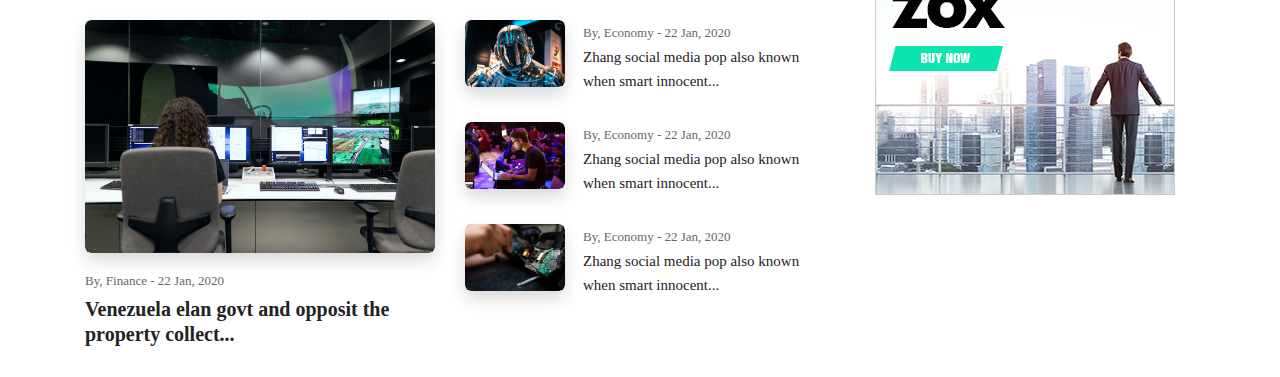
==== commit 2dfbe1a2: "followUs and banner finished" ====
--- a/index.html
+++ b/index.html
@@ -627,7 +627,7 @@
                             </div>
                             <div class="most-shared">
                                 <div class="head  m-r-10">
-                                    <h3 class="title">Most Share News</h3>
+                                    <h3 class="title">Most Shared News</h3>
                                 </div>
                                 <ul class="news">
                                     <li>
@@ -676,8 +676,32 @@
                                 <div class="head  m-r-10">
                                     <h3 class="title">Follow Us</h3>
                                 </div>
-                            </div>
-
+                                <ul class="link">
+                                    <li class="facebook">
+                                        <a href="#"><i class="fab fa-facebook-f"></i></a>
+                                    </li>
+                                    <li class="twitter">
+                                        <a href="#"><i class="fab fa-twitter"></i></a>
+                                    </li>
+                                    <li class="pinterest">
+                                        <a href="#"><i class="fab fa-pinterest"></i></a></li>
+                                    <li class="dribbble">
+                                        <a href="#"><i class="fab fa-dribbble"></i>
+                                        </a>
+                                    </li>
+                                    <li class="youtube">
+                                        <a href="#"><i class="fab fa-youtube"></i></a>
+                                    </li>
+                                    <li class="instagram">
+                                        <a href="#"><i class="fab fa-instagram"></i></a>
+                                    </li>
+                                </ul>
+                            </div>
+                            <div class="banner2">
+                                <a href="#">
+                                    <img class="max-w-full" src="assets/img/banner-1.png" alt="IMG">
+                                </a>
+                            </div>
                         </div>
                     </div>
 
--- a/assets/css/style.css
+++ b/assets/css/style.css
@@ -980,4 +980,78 @@
   color: #232323;
   padding-right: 25px;
 }
+
+#new-news .relative-news-banner .follow-us ul {
+  display: -webkit-box;
+  display: -ms-flexbox;
+  display: flex;
+  margin-top: 16px;
+}
+
+#new-news .relative-news-banner .follow-us ul li {
+  margin-left: 9px;
+}
+
+#new-news .relative-news-banner .follow-us ul li a {
+  color: #ffffff;
+  display: inline-block;
+  font-weight: 600;
+  height: 40px;
+  line-height: 42px;
+  margin-right: 5px;
+  margin-top: 5px;
+  padding: 0;
+  text-align: center;
+  width: 40px;
+  border-radius: 6px;
+  font-size: 13px;
+}
+
+#new-news .relative-news-banner .follow-us ul li.facebook a {
+  background: #3b5998;
+}
+
+#new-news .relative-news-banner .follow-us ul li.twitter a {
+  background-color: #1da1f2;
+}
+
+#new-news .relative-news-banner .follow-us ul li.pinterest a {
+  background-color: #bd081c;
+}
+
+#new-news .relative-news-banner .follow-us ul li.dribbble a {
+  background-color: #ea4c89;
+}
+
+#new-news .relative-news-banner .follow-us ul li.youtube a {
+  background-color: #ff0000;
+}
+
+#new-news .relative-news-banner .follow-us ul li.instagram a {
+  font-size: 29px;
+  line-height: 38px;
+  background: radial-gradient(circle farthest-corner at 35% 90%, #fec564, transparent 50%), radial-gradient(circle farthest-corner at 0 140%, #fec564, transparent 50%), radial-gradient(ellipse farthest-corner at 0 -25%, #5258cf, transparent 50%), radial-gradient(ellipse farthest-corner at 20% -50%, #5258cf, transparent 50%), radial-gradient(ellipse farthest-corner at 100% 0, #893dc2, transparent 50%), radial-gradient(ellipse farthest-corner at 60% -20%, #893dc2, transparent 50%), radial-gradient(ellipse farthest-corner at 100% 100%, #d9317a, transparent), -webkit-gradient(linear, left top, left bottom, from(#6559ca), color-stop(30%, #bc318f), color-stop(50%, #e33f5f), color-stop(70%, #f77638), to(#fec66d));
+  background: radial-gradient(circle farthest-corner at 35% 90%, #fec564, transparent 50%), radial-gradient(circle farthest-corner at 0 140%, #fec564, transparent 50%), radial-gradient(ellipse farthest-corner at 0 -25%, #5258cf, transparent 50%), radial-gradient(ellipse farthest-corner at 20% -50%, #5258cf, transparent 50%), radial-gradient(ellipse farthest-corner at 100% 0, #893dc2, transparent 50%), radial-gradient(ellipse farthest-corner at 60% -20%, #893dc2, transparent 50%), radial-gradient(ellipse farthest-corner at 100% 100%, #d9317a, transparent), linear-gradient(#6559ca, #bc318f 30%, #e33f5f 50%, #f77638 70%, #fec66d 100%);
+}
+
+#new-news .relative-news-banner .banner2 {
+  position: relative;
+  display: -webkit-box;
+  display: -ms-flexbox;
+  display: flex;
+  -webkit-box-pack: center;
+      -ms-flex-pack: center;
+          justify-content: center;
+  -webkit-box-align: start;
+      -ms-flex-align: start;
+          align-items: flex-start;
+  padding-bottom: 0;
+  padding-top: 50px;
+  -webkit-box-sizing: border-box;
+          box-sizing: border-box;
+}
+
+#new-news .relative-news-banner .banner2 img {
+  max-width: 100%;
+}
 /*# sourceMappingURL=style.css.map */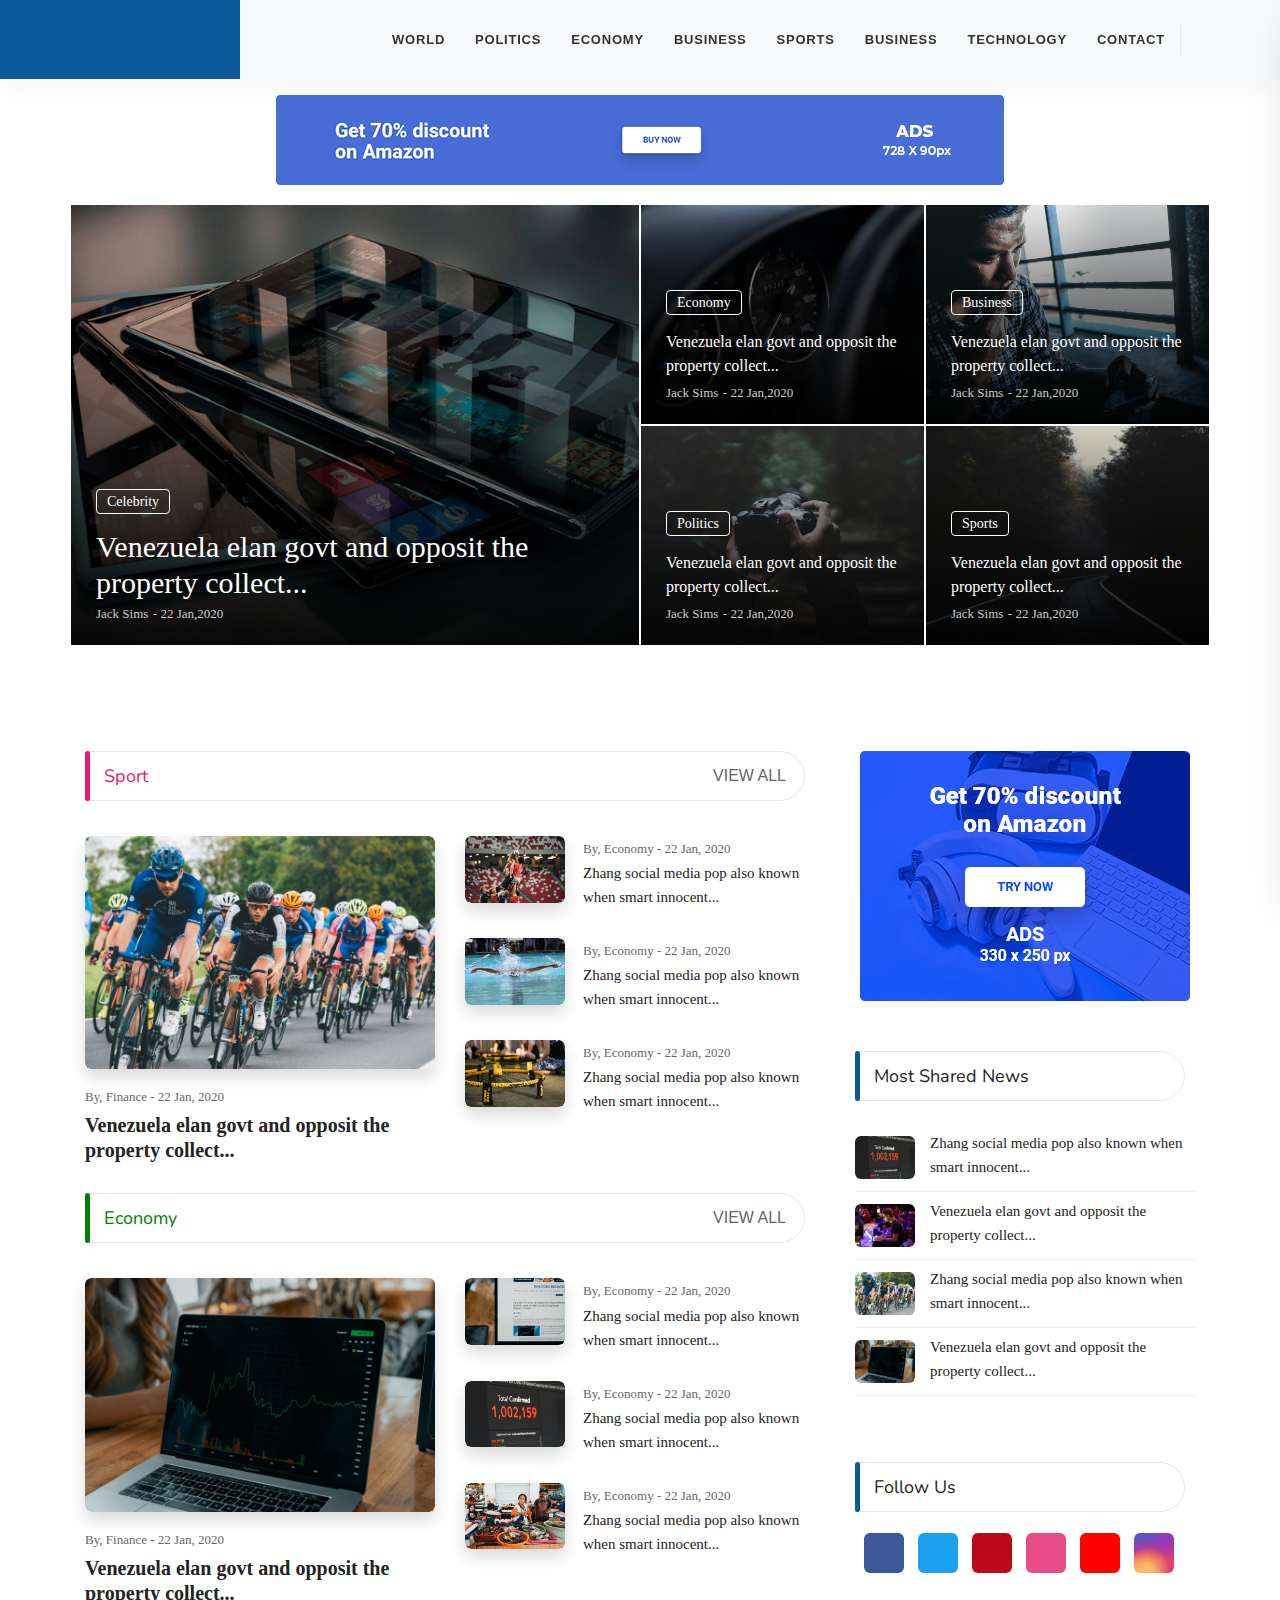
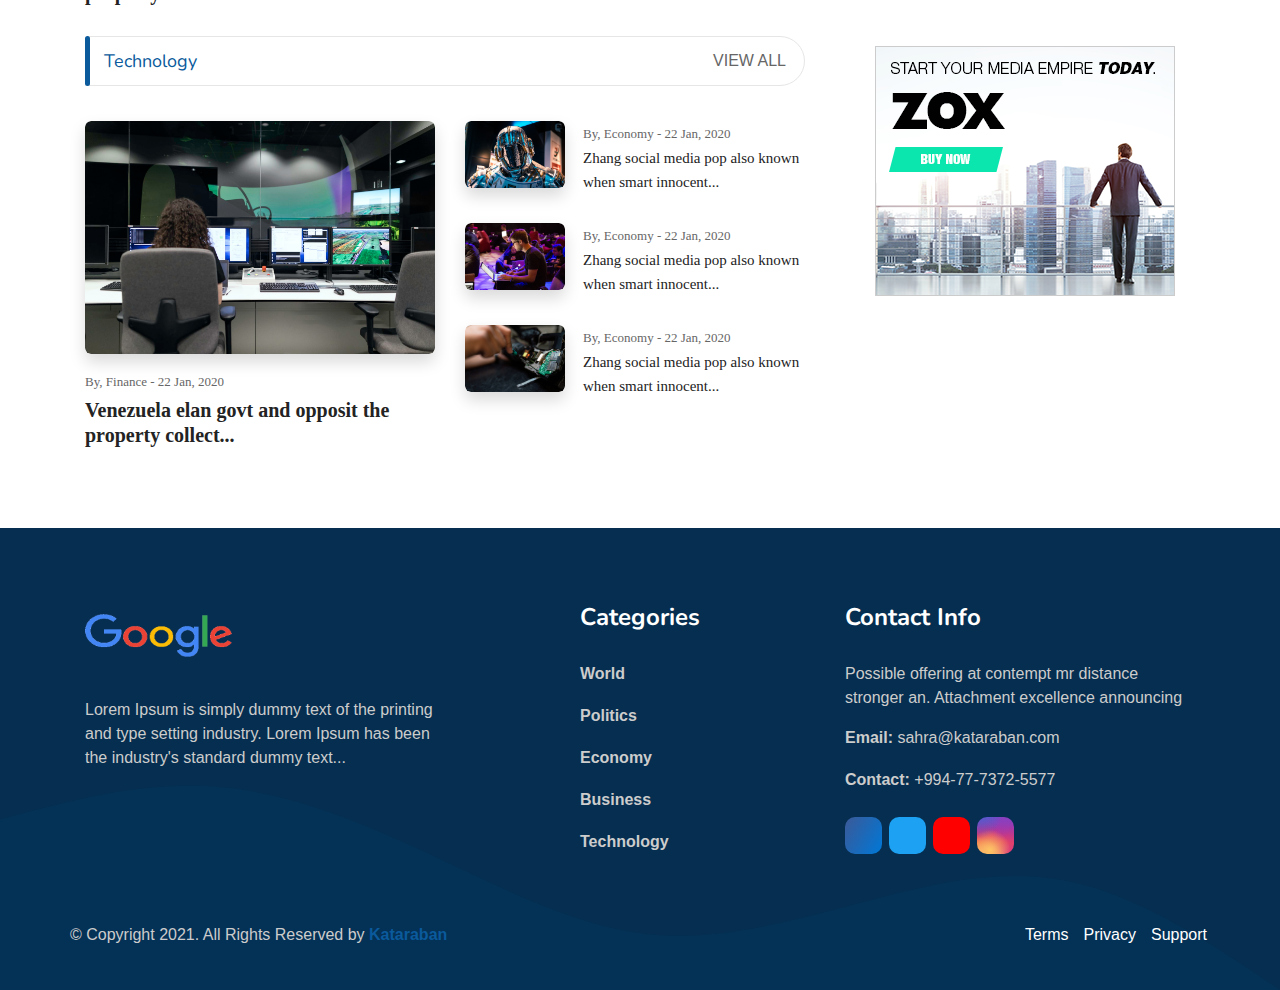
==== commit 237132f6: "footer finished" ====
--- a/index.html
+++ b/index.html
@@ -118,7 +118,7 @@
                                 </div>
                                 <div class="info">
                                     <span>EMAIL</span>
-                                    Info@gmail.com
+                                    sahra@kataraban.com
                                 </div>
                             </li>
                             <li>
@@ -170,6 +170,11 @@
 
     <!-- main started -->
     <main>
+        <div class="banner1">
+            <a href="#">
+                <img class="max-w-full" src="assets/img/banner-1.jpg" alt="IMG">
+            </a>
+        </div>
         <section id="top-news">
             <div class="container">
                 <div class="row">
@@ -709,6 +714,100 @@
         </section>
 
     </main>
+    <footer>
+        <section id="footer-dark">
+            <div class="container">
+                <div class="row">
+                    <div class="col-lg-4">
+                        <div class="image">
+                            <img src="assets/img/logo.png" alt="" srcset="">
+                        </div>
+                        <div class="footer-text">
+                            <p>Lorem Ipsum is simply dummy text of the printing and type setting industry. Lorem Ipsum has been the industry's standard dummy text...</p>
+                        </div>
+                    </div>
+                    
+                    <div class="col-lg-4 d-flex justify-content-center">
+                        <div class="links">
+                            <h4>Categories</h4>
+                            <ul>
+                                <li>
+                                    <a href="#">World</a>
+                                </li>
+                                <li>
+                                    <a href="#">Politics</a>
+                                </li>
+                                <li>
+                                    <a href="#">Economy</a>
+                                </li>
+                                <li>
+                                    <a href="#">Business</a>
+                                </li>
+                                <li>
+                                    <a href="#">Technology</a>
+                                </li>
+                            </ul>
+                        </div>
+
+                    </div>
+                    <div class="col-lg-4">
+                        <h4>Contact Info</h4>
+                        <p>Possible offering at contempt mr distance stronger an. Attachment excellence announcing</p>
+                        <div class="contact-info">
+                            <ul>
+                                <li>
+                                    <strong>Email: </strong> sahra@kataraban.com
+                                </li>
+                                <li>
+                                    <strong>Contact: </strong> +994-77-7372-5577
+                                </li>
+                            </ul>
+                        </div>
+                        <ul class="social-icons">
+                            <li class="facebook">
+                                <a href="#"><i class="fab fa-facebook-f"></i></a>
+                            </li>
+                            <li class="twitter">
+                                <a href="#"><i class="fab fa-twitter"></i></a>
+                            </li>
+                            <li class="youtube">
+                                <a href="#"><i class="fab fa-youtube"></i></a>
+                            </li>
+                            <li class="instagram">
+                                <a href="#"><i class="fab fa-instagram"></i></a>
+                            </li>
+                        </ul>
+                    </div>
+
+                </div>
+                <div class="row" style=" padding-bottom: 20px;">
+                    <div class="col-lg-6">
+                        <div class="validThemes">
+                            <p>&copy; Copyright 2021. All Rights Reserved by <a href="#">Kataraban</a></p>
+                        </div>
+                    </div>
+                    <div class="col-lg-6">
+                        <div class="footerEnd-text ">
+                            <ul>
+                                <li>
+                                    <a href="#">Terms</a>
+                                </li>
+                                <li>
+                                    <a href="#">Privacy</a>
+                                </li>
+                                <li>
+                                    <a href="#">Support</a>
+                                </li>
+                            </ul>
+                        </div>
+
+                    </div>
+                </div>
+            </div>
+            <div class="footer-shape" style="background-image: url(assets/img/footerPic.svg);"></div>
+
+        </section>
+    </footer>
 
     <script src="https://cdnjs.cloudflare.com/ajax/libs/jquery/3.5.1/jquery.min.js"></script>
     <script src="https://ajax.googleapis.com/ajax/libs/jquery/2.2.4/jquery.min.js"></script>
--- a/assets/css/style.css
+++ b/assets/css/style.css
@@ -458,8 +458,170 @@
   background: url(../img/preloader.gif) center no-repeat #ffffff;
 }
 
+#footer-dark {
+  padding: 75px 0;
+  position: relative;
+  background: #052E50 none repeat scroll 0 0 !important;
+}
+
+#footer-dark .footer-shape {
+  position: absolute;
+  background: -webkit-gradient(linear, left top, left bottom, from(rgba(27, 24, 65, 0.651)), to(rgba(33, 34, 68, 0.733)));
+  background: linear-gradient(rgba(27, 24, 65, 0.651), rgba(33, 34, 68, 0.733));
+  opacity: 0.03;
+  left: 0;
+  bottom: 0;
+  height: 100%;
+  width: 100%;
+  background-repeat: no-repeat;
+  background-position: center bottom;
+  z-index: 1;
+}
+
+#footer-dark img {
+  height: 65px;
+  width: 147px;
+  margin-bottom: 30px;
+}
+
+#footer-dark ul li {
+  list-style: none;
+  margin-bottom: 18px;
+}
+
+#footer-dark .links ul li a {
+  display: inline-block;
+  color: #cccccc;
+  font-weight: 600;
+}
+
+#footer-dark .links ul li a:hover {
+  color: #0A5A9C;
+}
+
+#footer-dark p {
+  color: #cccccc;
+}
+
+#footer-dark h4 {
+  color: #ffffff;
+  display: inline-block;
+  position: relative;
+  margin-bottom: 30px  !important;
+  font-weight: 700;
+  z-index: 1;
+}
+
+#footer-dark .contact-info ul li {
+  color: #cccccc;
+}
+
+#footer-dark .social-icons {
+  display: -webkit-box;
+  display: -ms-flexbox;
+  display: flex;
+  margin-top: 25px;
+}
+
+#footer-dark .social-icons li {
+  margin-right: 7px;
+}
+
+#footer-dark .social-icons li a i {
+  display: inline-block;
+  width: 37px;
+  height: 37px;
+  line-height: 40px;
+  text-align: center;
+  color: #ffffff;
+  border-radius: 10px;
+  font-size: 14px;
+}
+
+#footer-dark .social-icons .fa-facebook-f {
+  background: linear-gradient(120deg, #3b5998, #0078d7);
+}
+
+#footer-dark .social-icons .fa-twitter {
+  background-color: #1da1f2;
+}
+
+#footer-dark .social-icons .fa-youtube {
+  background-color: #ff0000;
+}
+
+#footer-dark .social-icons .fa-instagram {
+  font-size: 29px;
+  line-height: 38px;
+  background: radial-gradient(circle farthest-corner at 35% 90%, #fec564, transparent 50%), radial-gradient(circle farthest-corner at 0 140%, #fec564, transparent 50%), radial-gradient(ellipse farthest-corner at 0 -25%, #5258cf, transparent 50%), radial-gradient(ellipse farthest-corner at 20% -50%, #5258cf, transparent 50%), radial-gradient(ellipse farthest-corner at 100% 0, #893dc2, transparent 50%), radial-gradient(ellipse farthest-corner at 60% -20%, #893dc2, transparent 50%), radial-gradient(ellipse farthest-corner at 100% 100%, #d9317a, transparent), -webkit-gradient(linear, left top, left bottom, from(#6559ca), color-stop(30%, #bc318f), color-stop(50%, #e33f5f), color-stop(70%, #f77638), to(#fec66d));
+  background: radial-gradient(circle farthest-corner at 35% 90%, #fec564, transparent 50%), radial-gradient(circle farthest-corner at 0 140%, #fec564, transparent 50%), radial-gradient(ellipse farthest-corner at 0 -25%, #5258cf, transparent 50%), radial-gradient(ellipse farthest-corner at 20% -50%, #5258cf, transparent 50%), radial-gradient(ellipse farthest-corner at 100% 0, #893dc2, transparent 50%), radial-gradient(ellipse farthest-corner at 60% -20%, #893dc2, transparent 50%), radial-gradient(ellipse farthest-corner at 100% 100%, #d9317a, transparent), linear-gradient(#6559ca, #bc318f 30%, #e33f5f 50%, #f77638 70%, #fec66d 100%);
+}
+
+#footer-dark .validThemes {
+  z-index: 44;
+  position: absolute;
+  top: 28px;
+  left: 0;
+}
+
+#footer-dark .validThemes a {
+  color: #0A5A9C;
+  font-weight: 700;
+  text-decoration: underline;
+}
+
+#footer-dark .validThemes p {
+  color: #cccccc;
+}
+
+#footer-dark .footerEnd-text {
+  z-index: 44;
+  position: absolute;
+  top: 28px;
+  right: 3px;
+}
+
+#footer-dark .footerEnd-text ul {
+  display: -webkit-box;
+  display: -ms-flexbox;
+  display: flex;
+  -webkit-box-pack: end;
+      -ms-flex-pack: end;
+          justify-content: end;
+}
+
+#footer-dark .footerEnd-text ul li {
+  list-style: none;
+  margin-left: 15px;
+}
+
+#footer-dark .footerEnd-text ul li a {
+  color: #ffffff;
+}
+
+.banner1 {
+  position: relative;
+  display: -webkit-box;
+  display: -ms-flexbox;
+  display: flex;
+  -webkit-box-pack: center;
+      -ms-flex-pack: center;
+          justify-content: center;
+  -webkit-box-align: start;
+      -ms-flex-align: start;
+          align-items: flex-start;
+  padding-bottom: 0;
+  padding-top: 95px;
+  -webkit-box-sizing: border-box;
+          box-sizing: border-box;
+}
+
+.banner1 img {
+  max-width: 100%;
+}
+
 #top-news {
-  padding-top: 104px;
+  padding-top: 20px;
 }
 
 #top-news .bg-img1 {
@@ -626,6 +788,7 @@
 
 #new-news {
   padding-top: 104px;
+  padding-bottom: 50px;
 }
 
 #new-news .news-by-category .news .news-head {
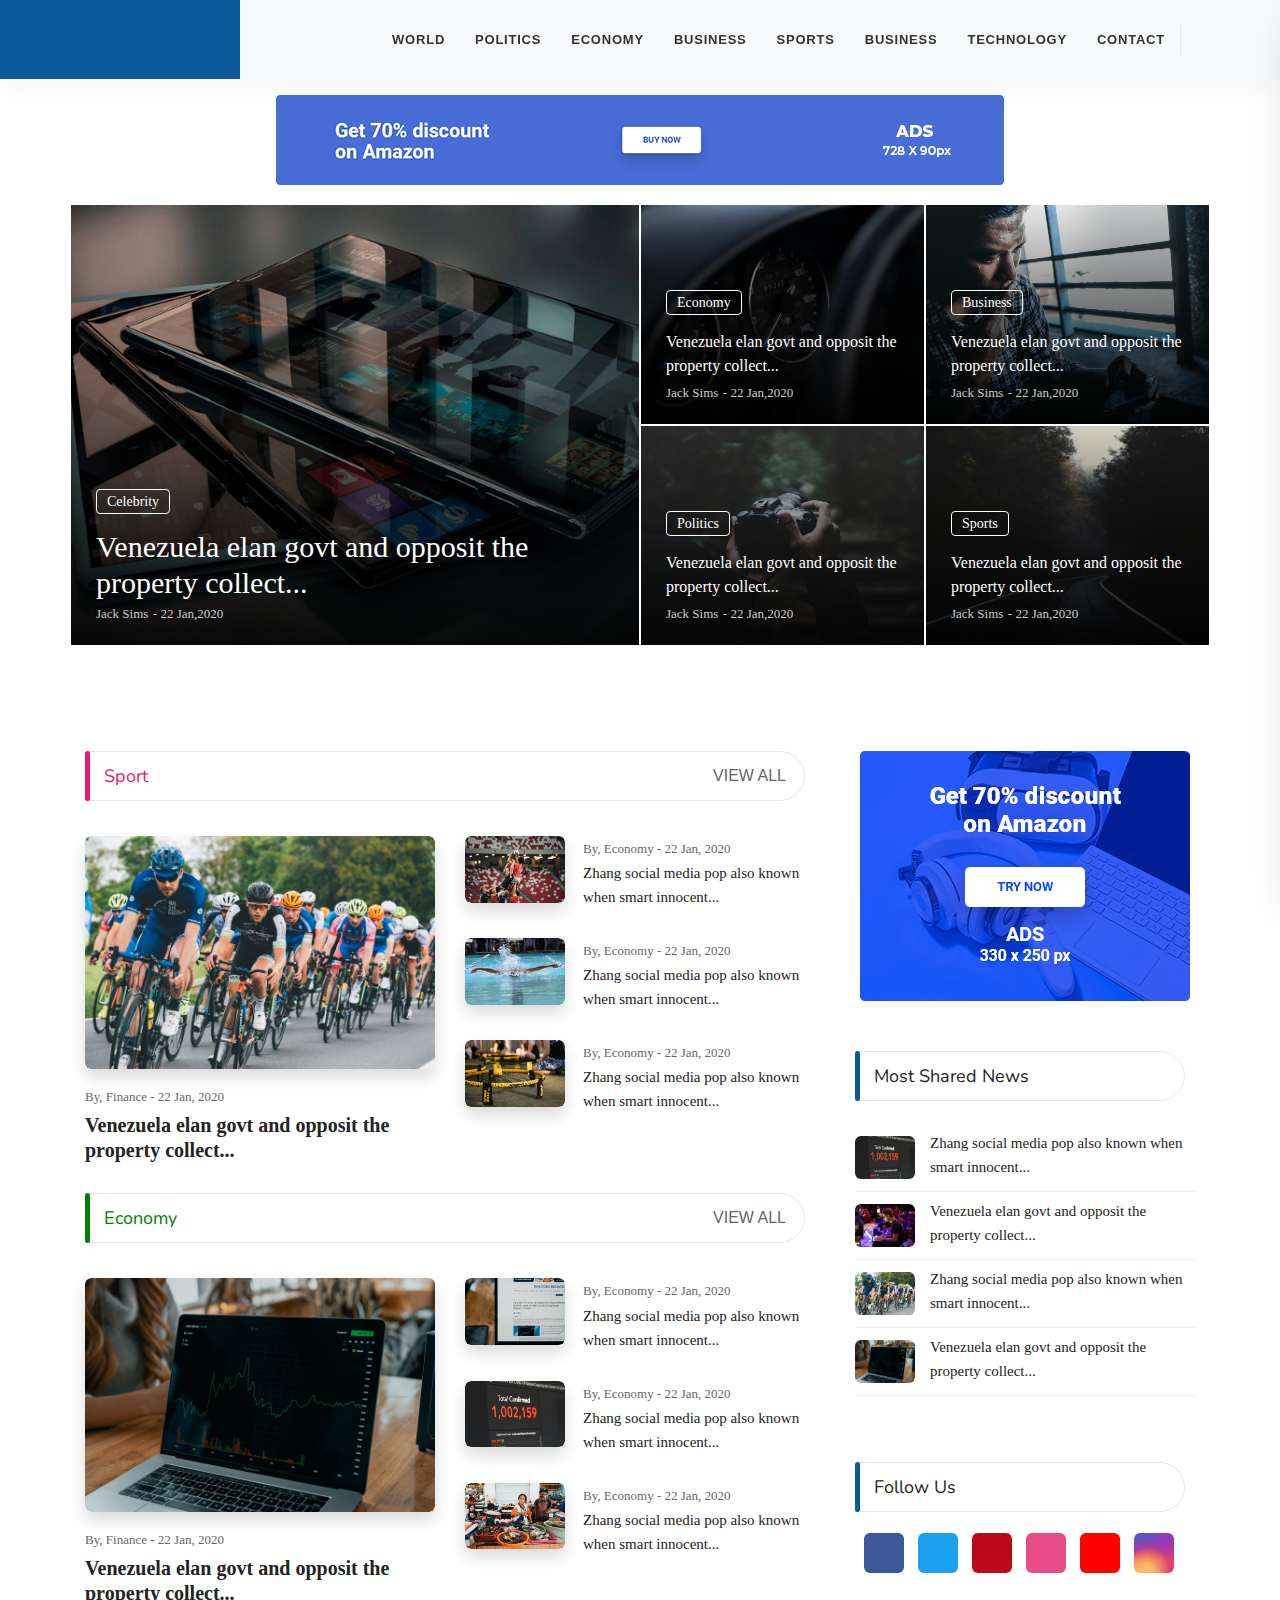
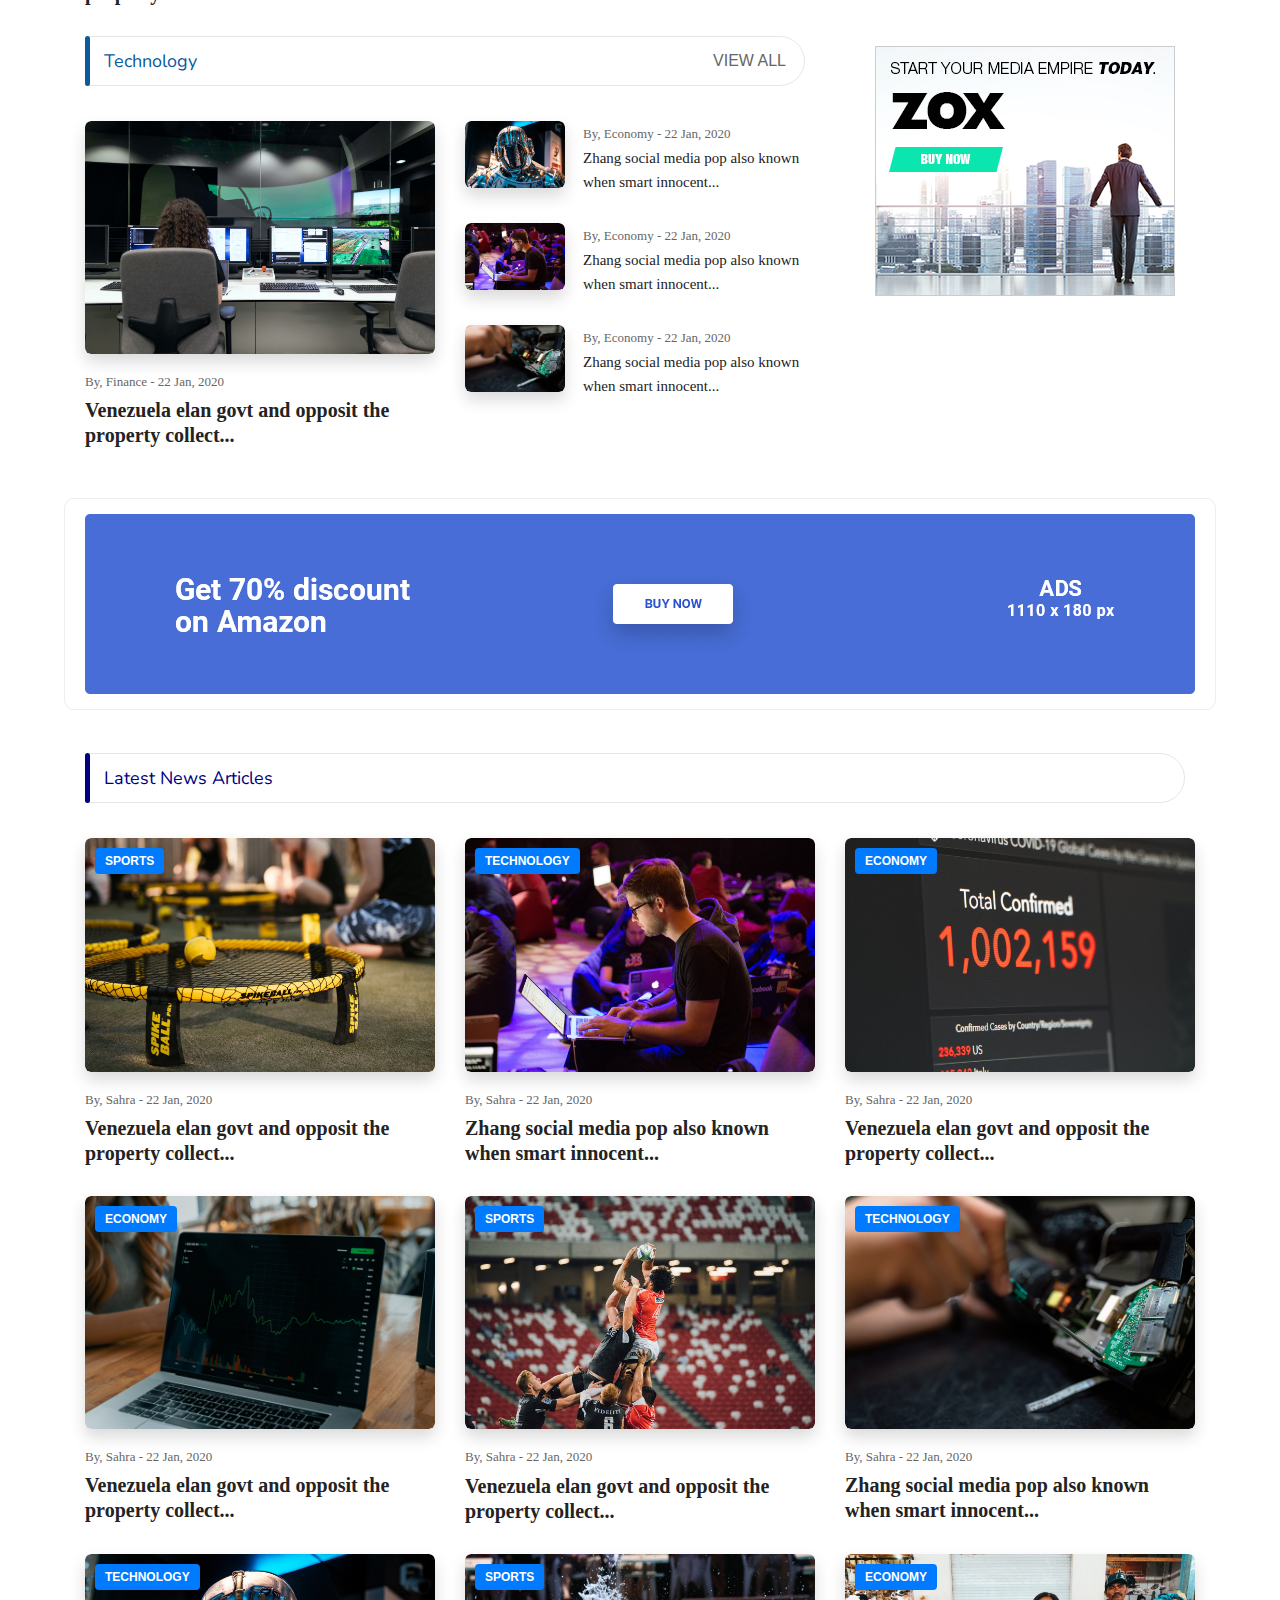
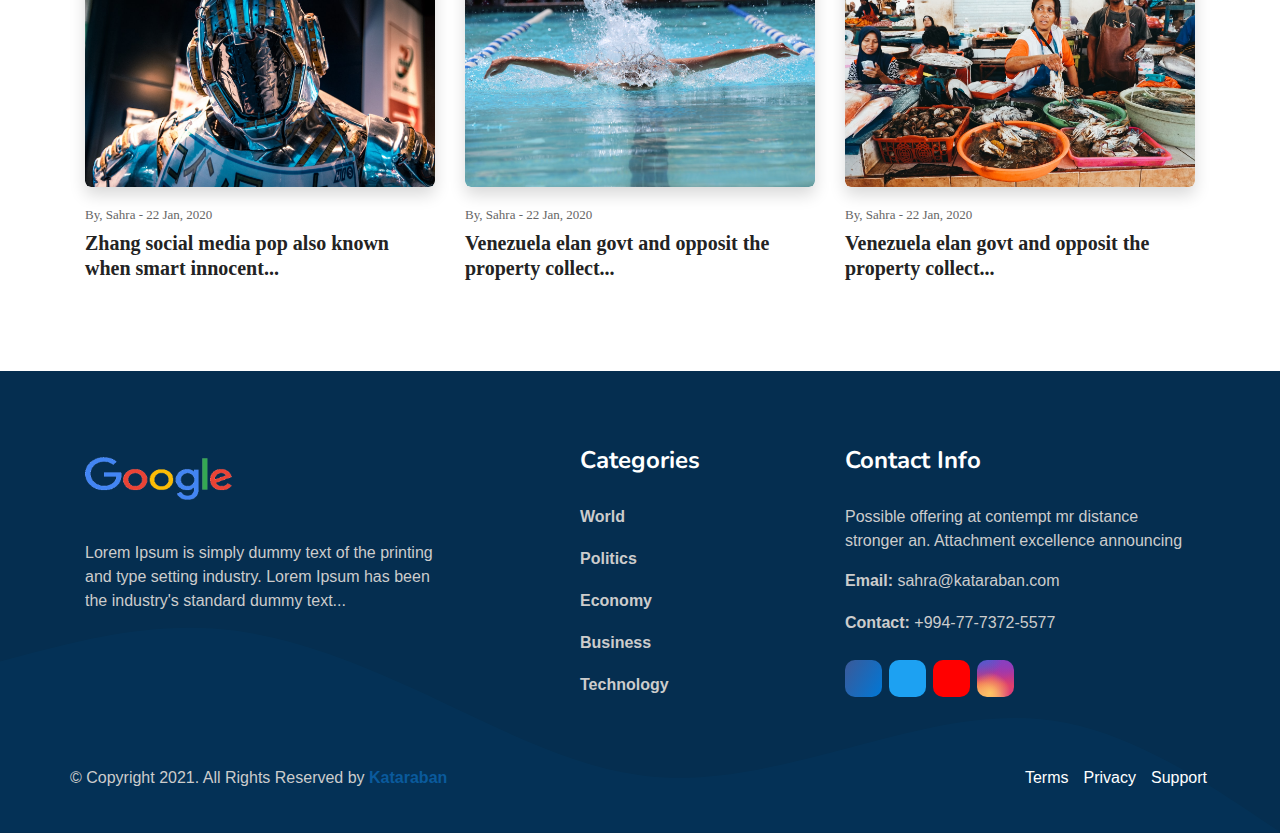
==== commit 8603c038: "category started" ====
--- a/index.html
+++ b/index.html
@@ -622,6 +622,7 @@
                                 </div>
                             </div>
                         </div>
+                      
                     </div>
                     <div class="col-md-10 col-lg-4">
                         <div class="relative-news-banner">
@@ -640,7 +641,7 @@
                                             <img src="assets/img/economy-3.jpg" alt="Img">
                                         </div>
                                         <div class="title">
-                                            <a href="#">Zhang social media pop
+                                            <a href="#" class="trans-03">Zhang social media pop
                                                 also known when smart innocent...
                                             </a>
                                         </div>
@@ -650,7 +651,7 @@
                                             <img src="assets/img/technology-3.jpg" alt="Img">
                                         </div>
                                         <div class="title">
-                                            <a href="#">Venezuela elan govt
+                                            <a href="#" class="trans-03">Venezuela elan govt
                                                 and opposit the property collect...
                                             </a>
                                         </div>
@@ -660,7 +661,7 @@
                                             <img src="assets/img/post-10.jpg" alt="Img">
                                         </div>
                                         <div class="title">
-                                            <a href="#">Zhang social media pop
+                                            <a href="#" class="trans-03">Zhang social media pop
                                                 also known when smart innocent...
                                             </a>
                                         </div>
@@ -670,7 +671,7 @@
                                             <img src="assets/img/economy-1.jpg" alt="Img">
                                         </div>
                                         <div class="title">
-                                            <a href="#">Venezuela elan govt
+                                            <a href="#" class="trans-03">Venezuela elan govt
                                                 and opposit the property collect...
                                             </a>
                                         </div>
@@ -689,7 +690,8 @@
                                         <a href="#"><i class="fab fa-twitter"></i></a>
                                     </li>
                                     <li class="pinterest">
-                                        <a href="#"><i class="fab fa-pinterest"></i></a></li>
+                                        <a href="#"><i class="fab fa-pinterest"></i></a>
+                                    </li>
                                     <li class="dribbble">
                                         <a href="#"><i class="fab fa-dribbble"></i>
                                         </a>
@@ -709,10 +711,258 @@
                             </div>
                         </div>
                     </div>
-
                 </div>
         </section>
-
+        <section id="banner">
+            <div class="container">
+                <div class="banner3">
+                    <a href="#">
+                        <img class="max-w-full" src="assets/img/banner-03.jpg" alt="IMG">
+                    </a>
+                </div>
+            </div>
+        </section>
+        <section id="last-added">
+            <div class="container">
+                <div class="row justify-content-center">
+                    <div class="col-lg-12">
+                        <div class="news-head last-before m-r-10">
+                            <h3 class="news-category last-color">Latest News Articles</h3>
+                            <!-- <a href="category-1.html" class="view-all trans-03">
+                                View All
+                            </a> -->
+                        </div>
+                    </div>
+                </div>
+                <div class="row p-t-35">
+                    <div class="col-lg-4">
+                        <div class="last-added-news">
+                            <div class="news-item pos-relative">
+                                <a href="blog-detail-1.html" class="news-pic trans-03 shadow">
+                                    <span class="dis-sub-item-tag">Sports</span>
+                                    <img src="assets/img/post-11.jpg" alt="IMG">
+                                </a>
+                                <div class="p-t-15 news-title">
+                                    <span>
+                                        <a href="#" class="name trans-03">
+                                            By, Sahra
+                                        </a>
+                                        <span class="f1-s-3 m-rl-3"> - </span>
+                                        <span class="f1-s-3"> 22 Jan, 2020</span>
+                                    </span>
+                                    <h5>
+                                        <a href="blog-detail-1.html" class="trans-03 news-title-a">
+                                            Venezuela elan govt
+                                            and opposit the property collect...
+                                        </a>
+                                    </h5>
+                                </div>
+                            </div>
+                        </div>
+                    </div>
+                    <div class="col-lg-4">
+                        <div class="last-added-news">
+                            <div class="news-item pos-relative">
+                                <a href="blog-detail-1.html" class="news-pic trans-03 shadow">
+                                    <span class="dis-sub-item-tag">Technology</span>
+                                    <img src="assets/img/technology-3.jpg" alt="IMG">
+                                </a>
+                                <div class="p-t-15 news-title">
+                                    <span>
+                                        <a href="#" class="name trans-03">
+                                            By, Sahra
+                                        </a>
+                                        <span class="f1-s-3 m-rl-3"> - </span>
+                                        <span class="f1-s-3"> 22 Jan, 2020</span>
+                                    </span>
+                                    <h5>
+                                        <a href="blog-detail-1.html" class="trans-03 news-title-a">
+                                            Zhang social media pop
+                                            also known when smart innocent...
+                                        </a>
+                                    </h5>
+                                </div>
+                            </div>
+                        </div>
+                    </div>
+                    <div class="col-lg-4">
+                        <div class="last-added-news">
+                            <div class="news-item pos-relative">
+                                <a href="blog-detail-1.html" class="news-pic trans-03 shadow">
+                                    <span class="dis-sub-item-tag">Economy</span>
+                                    <img src="assets/img/economy-3.jpg" alt="IMG">
+                                </a>
+                                <div class="p-t-15 news-title">
+                                    <span>
+                                        <a href="#" class="name trans-03">
+                                            By, Sahra
+                                        </a>
+                                        <span class="f1-s-3 m-rl-3"> - </span>
+                                        <span class="f1-s-3"> 22 Jan, 2020</span>
+                                    </span>
+                                    <h5>
+                                        <a href="blog-detail-1.html" class="trans-03 news-title-a">
+                                            Venezuela elan govt
+                                            and opposit the property collect...
+                                        </a>
+                                    </h5>
+                                </div>
+                            </div>
+                        </div>
+                    </div>
+                    <div class="col-lg-4">
+                        <div class="last-added-news">
+                            <div class="news-item pos-relative">
+                                <a href="blog-detail-1.html" class="news-pic trans-03 shadow">
+                                    <span class="dis-sub-item-tag">Economy</span>
+                                    <img src="assets/img/economy-1.jpg" alt="IMG">
+                                </a>
+                                <div class="p-t-15 news-title">
+                                    <span>
+                                        <a href="#" class="name trans-03">
+                                            By, Sahra
+                                        </a>
+                                        <span class="f1-s-3 m-rl-3"> - </span>
+                                        <span class="f1-s-3"> 22 Jan, 2020</span>
+                                    </span>
+                                    <h5>
+                                        <a href="blog-detail-1.html" class="trans-03 news-title-a">
+                                            Venezuela elan govt
+                                            and opposit the property collect...
+                                        </a>
+                                    </h5>
+                                </div>
+                            </div>
+                        </div>
+                    </div>
+                    <div class="col-lg-4">
+                        <div class="last-added-news">
+                            <div class="news-item pos-relative">
+                                <a href="blog-detail-1.html" class="news-pic trans-03 shadow">
+                                    <span class="dis-sub-item-tag">Sports</span>
+                                    <img src="assets/img/post-12.jpg" alt="IMG">
+                                </a>
+                                <div class="p-t-15 news-title">
+                                    <span>
+                                        <a href="#" class="name trans-03">
+                                            By, Sahra
+                                        </a>
+                                        <span class="f1-s-3 m-rl-3"> - </span>
+                                        <span class="f1-s-3"> 22 Jan, 2020</span>
+                                    </span>
+                                    <h5>
+                                        <a href="blog-detail-1.html" class="trans-03 news-title-a">
+                                            Venezuela elan govt
+                                            and opposit the property collect...
+                                        </a>
+                                    </h5>
+                                </div>
+                            </div>
+                        </div>
+                    </div>
+                    <div class="col-lg-4">
+                        <div class="last-added-news">
+                            <div class="news-item pos-relative">
+                                <a href="blog-detail-1.html" class="news-pic trans-03 shadow">
+                                    <span class="dis-sub-item-tag">Technology</span>
+                                    <img src="assets/img/technology-4.jpg" alt="IMG">
+                                </a>
+                                <div class="p-t-15 news-title">
+                                    <span>
+                                        <a href="#" class="name trans-03">
+                                            By, Sahra
+                                        </a>
+                                        <span class="f1-s-3 m-rl-3"> - </span>
+                                        <span class="f1-s-3"> 22 Jan, 2020</span>
+                                    </span>
+                                    <h5>
+                                        <a href="blog-detail-1.html" class="trans-03 news-title-a">
+                                            Zhang social media pop
+                                            also known when smart innocent...
+                                        </a>
+                                    </h5>
+                                </div>
+                            </div>
+                        </div>
+                    </div>
+                    <div class="col-lg-4">
+                        <div class="last-added-news">
+                            <div class="news-item pos-relative">
+                                <a href="blog-detail-1.html" class="news-pic trans-03 shadow">
+                                    <span class="dis-sub-item-tag">Technology</span>
+                                    <img src="assets/img/technology-2.jpg" alt="IMG">
+                                </a>
+                                <div class="p-t-15 news-title">
+                                    <span>
+                                        <a href="#" class="name trans-03">
+                                            By, Sahra
+                                        </a>
+                                        <span class="f1-s-3 m-rl-3"> - </span>
+                                        <span class="f1-s-3"> 22 Jan, 2020</span>
+                                    </span>
+                                    <h5>
+                                        <a href="blog-detail-1.html" class="trans-03 news-title-a">
+                                            Zhang social media pop
+                                            also known when smart innocent...
+                                        </a>
+                                    </h5>
+                                </div>
+                            </div>
+                        </div>
+                    </div>
+                    <div class="col-lg-4">
+                        <div class="last-added-news">
+                            <div class="news-item pos-relative">
+                                <a href="blog-detail-1.html" class="news-pic trans-03 shadow">
+                                    <span class="dis-sub-item-tag">Sports</span>
+                                    <img src="assets/img/post-13.jpg" alt="IMG">
+                                </a>
+                                <div class="p-t-15 news-title">
+                                    <span>
+                                        <a href="#" class="name trans-03">
+                                            By, Sahra
+                                        </a>
+                                        <span class="f1-s-3 m-rl-3"> - </span>
+                                        <span class="f1-s-3"> 22 Jan, 2020</span>
+                                    </span>
+                                    <h5>
+                                        <a href="blog-detail-1.html" class="trans-03 news-title-a">
+                                            Venezuela elan govt
+                                            and opposit the property collect...
+                                        </a>
+                                    </h5>
+                                </div>
+                            </div>
+                        </div>
+                    </div>
+                    <div class="col-lg-4">
+                        <div class="last-added-news">
+                            <div class="news-item pos-relative">
+                                <a href="blog-detail-1.html" class="news-pic trans-03 shadow">
+                                    <span class="dis-sub-item-tag">Economy</span>
+                                    <img src="assets/img/economy-4.jpg" alt="IMG">
+                                </a>
+                                <div class="p-t-15 news-title">
+                                    <span>
+                                        <a href="#" class="name trans-03">
+                                            By, Sahra
+                                        </a>
+                                        <span class="f1-s-3 m-rl-3"> - </span>
+                                        <span class="f1-s-3"> 22 Jan, 2020</span>
+                                    </span>
+                                    <h5>
+                                        <a href="blog-detail-1.html" class="trans-03 news-title-a">
+                                            Venezuela elan govt
+                                            and opposit the property collect...
+                                        </a>
+                                    </h5>
+                                </div>
+                            </div>
+                        </div>
+                    </div>
+                </div>
+            </div>
+        </section>
     </main>
     <footer>
         <section id="footer-dark">
@@ -723,10 +973,11 @@
                             <img src="assets/img/logo.png" alt="" srcset="">
                         </div>
                         <div class="footer-text">
-                            <p>Lorem Ipsum is simply dummy text of the printing and type setting industry. Lorem Ipsum has been the industry's standard dummy text...</p>
-                        </div>
-                    </div>
-                    
+                            <p>Lorem Ipsum is simply dummy text of the printing and type setting industry. Lorem Ipsum
+                                has been the industry's standard dummy text...</p>
+                        </div>
+                    </div>
+
                     <div class="col-lg-4 d-flex justify-content-center">
                         <div class="links">
                             <h4>Categories</h4>
--- a/assets/css/style.css
+++ b/assets/css/style.css
@@ -26,6 +26,14 @@
 
 .sport-before::before {
   background-color: #e71d69;
+}
+
+.last-before::before {
+  background-color: #000080;
+}
+
+.last-color {
+  color: #000080;
 }
 
 .technology-color {
@@ -122,6 +130,10 @@
 
 .p-t-15 {
   padding-top: 15px;
+}
+
+.p-t-35 {
+  padding-top: 35px;
 }
 
 .m-all-5,
@@ -599,6 +611,396 @@
   color: #ffffff;
 }
 
+#news-by-category {
+  padding-top: 104px;
+  padding-bottom: 20px;
+}
+
+#news-by-category .news-head {
+  display: -webkit-box;
+  display: -ms-flexbox;
+  display: flex;
+  -webkit-box-align: center;
+      -ms-flex-align: center;
+          align-items: center;
+  -webkit-box-pack: justify;
+      -ms-flex-pack: justify;
+          justify-content: space-between;
+  height: 50px;
+  border: 1px solid #e6e6e6;
+  padding: 0 18px;
+  position: relative;
+  border-radius: 4px 30px 30px 4px;
+}
+
+#news-by-category .news-head::before {
+  content: "";
+  display: block;
+  position: absolute;
+  width: 5px;
+  height: calc(100% + 2px);
+  top: -1px;
+  left: -1px;
+  border-radius: 4px;
+}
+
+#news-by-category .news-head .news-category {
+  font-family: "Nunito", sans-serif;
+  font-size: 18px;
+  line-height: 1.333333;
+  padding-right: 25px;
+}
+
+#news-by-category .last-added-news .news-item {
+  margin-bottom: 30px;
+}
+
+#news-by-category .last-added-news .news-item .news-pic {
+  display: block;
+  overflow: hidden;
+  -o-object-fit: cover;
+     object-fit: cover;
+  border-radius: 6px;
+  position: relative;
+}
+
+#news-by-category .last-added-news .news-item .news-pic span {
+  position: absolute;
+  background: #007bff;
+  top: 10px;
+  left: 10px;
+  padding: 4px 10px;
+  text-transform: uppercase;
+  font-size: 12px;
+  font-weight: 600;
+  border-radius: 4px;
+  z-index: 9;
+  color: #ffffff;
+}
+
+#news-by-category .last-added-news .news-item .news-pic span:hover {
+  background-color: transparent;
+  border: 1px solid;
+  border-color: #ffffff;
+  color: #ffffff;
+}
+
+#news-by-category .last-added-news .news-item .news-pic img {
+  width: 100%;
+  overflow: hidden;
+  -o-object-fit: cover;
+     object-fit: cover;
+  border-radius: 6px;
+  -webkit-transition: all 0.5s;
+  transition: all 0.5s;
+}
+
+#news-by-category .last-added-news .news-item .news-pic img:hover {
+  -webkit-transform: scale(1.1);
+          transform: scale(1.1);
+}
+
+#news-by-category .last-added-news .news-item .news-title span {
+  font-family: Roboto-Regular;
+  font-size: 13px;
+  line-height: 1.7;
+  color: #666666;
+}
+
+#news-by-category .last-added-news .news-item .news-title .name {
+  font-family: Roboto-Bold !important;
+  font-size: 13px;
+  line-height: 1.7;
+  color: #666666;
+}
+
+#news-by-category .last-added-news .news-item .news-title h5 {
+  padding-top: 5px;
+}
+
+#news-by-category .last-added-news .news-item .news-title h5 .news-title-a {
+  font-family: Roboto-Regular;
+  font-size: 20px;
+  line-height: 1.25;
+  font-weight: 600;
+  color: #232323;
+  -webkit-transition: all 0.3s;
+  transition: all 0.3s;
+}
+
+#news-by-category .last-added-news .news-item .news-title h5 .news-title-a:hover {
+  color: #1da1f2;
+}
+
+#news-by-category .relative-news-banner {
+  padding-left: 10px;
+  padding-bottom: 20px;
+}
+
+#news-by-category .relative-news-banner .banner {
+  position: relative;
+  display: -webkit-box;
+  display: -ms-flexbox;
+  display: flex;
+  -webkit-box-pack: center;
+      -ms-flex-pack: center;
+          justify-content: center;
+  -webkit-box-align: start;
+      -ms-flex-align: start;
+          align-items: flex-start;
+  padding-bottom: 0;
+  -webkit-box-sizing: border-box;
+          box-sizing: border-box;
+}
+
+#news-by-category .relative-news-banner .banner img {
+  max-width: 100%;
+}
+
+#news-by-category .relative-news-banner .most-shared {
+  padding-top: 50px;
+}
+
+#news-by-category .relative-news-banner .most-shared .head {
+  position: relative;
+  display: -webkit-box;
+  display: -ms-flexbox;
+  display: flex;
+  -webkit-box-align: center;
+      -ms-flex-align: center;
+          align-items: center;
+  -webkit-box-pack: start;
+      -ms-flex-pack: start;
+          justify-content: flex-start;
+  height: 50px;
+  border: 1px solid #e6e6e6;
+  padding: 0 18px;
+  border-radius: 4px 30px 30px 4px;
+}
+
+#news-by-category .relative-news-banner .most-shared .head::before {
+  content: "";
+  display: block;
+  position: absolute;
+  width: 5px;
+  height: calc(100% + 2px);
+  top: -1px;
+  left: -1px;
+  border-radius: 4px;
+  background-color: #0A5A9C;
+}
+
+#news-by-category .relative-news-banner .most-shared .head .title {
+  font-family: "Nunito", sans-serif;
+  font-size: 18px;
+  line-height: 1.333333;
+  color: #232323;
+  padding-right: 25px;
+}
+
+#news-by-category .relative-news-banner .most-shared .news {
+  padding-top: 35px;
+}
+
+#news-by-category .relative-news-banner .most-shared .news li {
+  display: -webkit-box;
+  display: -ms-flexbox;
+  display: flex;
+  -webkit-box-align: start;
+      -ms-flex-align: start;
+          align-items: flex-start;
+  -webkit-box-pack: justify;
+      -ms-flex-pack: justify;
+          justify-content: space-between;
+  margin-bottom: 12px;
+  padding-bottom: 12px;
+  border-bottom: 1px solid rgba(0, 0, 0, 0.08);
+}
+
+#news-by-category .relative-news-banner .most-shared .news li .news-image {
+  padding-right: 15px;
+}
+
+#news-by-category .relative-news-banner .most-shared .news li .news-image img {
+  width: 60px;
+  height: 43px;
+  border-radius: 6px;
+}
+
+#news-by-category .relative-news-banner .most-shared .news li .title {
+  margin-top: -5px;
+}
+
+#news-by-category .relative-news-banner .most-shared .news li .title a {
+  width: calc(100% - 48px);
+  font-family: Roboto-Medium;
+  font-size: 15px;
+  line-height: 1.466667;
+  color: #232323;
+}
+
+#news-by-category .relative-news-banner .most-shared .news li .title a:hover {
+  color: #1da1f2;
+}
+
+#news-by-category .relative-news-banner .follow-us {
+  padding-top: 50px;
+}
+
+#news-by-category .relative-news-banner .follow-us .head {
+  position: relative;
+  display: -webkit-box;
+  display: -ms-flexbox;
+  display: flex;
+  -webkit-box-align: center;
+      -ms-flex-align: center;
+          align-items: center;
+  -webkit-box-pack: start;
+      -ms-flex-pack: start;
+          justify-content: flex-start;
+  height: 50px;
+  border: 1px solid #e6e6e6;
+  padding: 0 18px;
+  border-radius: 4px 30px 30px 4px;
+}
+
+#news-by-category .relative-news-banner .follow-us .head::before {
+  content: "";
+  display: block;
+  position: absolute;
+  width: 5px;
+  height: calc(100% + 2px);
+  top: -1px;
+  left: -1px;
+  border-radius: 4px;
+  background-color: #0A5A9C;
+}
+
+#news-by-category .relative-news-banner .follow-us .head .title {
+  font-family: "Nunito", sans-serif;
+  font-size: 18px;
+  line-height: 1.333333;
+  color: #232323;
+  padding-right: 25px;
+}
+
+#news-by-category .relative-news-banner .follow-us ul {
+  display: -webkit-box;
+  display: -ms-flexbox;
+  display: flex;
+  margin-top: 16px;
+}
+
+#news-by-category .relative-news-banner .follow-us ul li {
+  margin-left: 9px;
+}
+
+#news-by-category .relative-news-banner .follow-us ul li a {
+  color: #ffffff;
+  display: inline-block;
+  font-weight: 600;
+  height: 40px;
+  line-height: 42px;
+  margin-right: 5px;
+  margin-top: 5px;
+  padding: 0;
+  text-align: center;
+  width: 40px;
+  border-radius: 6px;
+  font-size: 13px;
+}
+
+#news-by-category .relative-news-banner .follow-us ul li.facebook a {
+  background: #3b5998;
+}
+
+#news-by-category .relative-news-banner .follow-us ul li.twitter a {
+  background-color: #1da1f2;
+}
+
+#news-by-category .relative-news-banner .follow-us ul li.pinterest a {
+  background-color: #bd081c;
+}
+
+#news-by-category .relative-news-banner .follow-us ul li.dribbble a {
+  background-color: #ea4c89;
+}
+
+#news-by-category .relative-news-banner .follow-us ul li.youtube a {
+  background-color: #ff0000;
+}
+
+#news-by-category .relative-news-banner .follow-us ul li.instagram a {
+  font-size: 29px;
+  line-height: 38px;
+  background: radial-gradient(circle farthest-corner at 35% 90%, #fec564, transparent 50%), radial-gradient(circle farthest-corner at 0 140%, #fec564, transparent 50%), radial-gradient(ellipse farthest-corner at 0 -25%, #5258cf, transparent 50%), radial-gradient(ellipse farthest-corner at 20% -50%, #5258cf, transparent 50%), radial-gradient(ellipse farthest-corner at 100% 0, #893dc2, transparent 50%), radial-gradient(ellipse farthest-corner at 60% -20%, #893dc2, transparent 50%), radial-gradient(ellipse farthest-corner at 100% 100%, #d9317a, transparent), -webkit-gradient(linear, left top, left bottom, from(#6559ca), color-stop(30%, #bc318f), color-stop(50%, #e33f5f), color-stop(70%, #f77638), to(#fec66d));
+  background: radial-gradient(circle farthest-corner at 35% 90%, #fec564, transparent 50%), radial-gradient(circle farthest-corner at 0 140%, #fec564, transparent 50%), radial-gradient(ellipse farthest-corner at 0 -25%, #5258cf, transparent 50%), radial-gradient(ellipse farthest-corner at 20% -50%, #5258cf, transparent 50%), radial-gradient(ellipse farthest-corner at 100% 0, #893dc2, transparent 50%), radial-gradient(ellipse farthest-corner at 60% -20%, #893dc2, transparent 50%), radial-gradient(ellipse farthest-corner at 100% 100%, #d9317a, transparent), linear-gradient(#6559ca, #bc318f 30%, #e33f5f 50%, #f77638 70%, #fec66d 100%);
+}
+
+#news-by-category .relative-news-banner .banner2 {
+  position: relative;
+  display: -webkit-box;
+  display: -ms-flexbox;
+  display: flex;
+  -webkit-box-pack: center;
+      -ms-flex-pack: center;
+          justify-content: center;
+  -webkit-box-align: start;
+      -ms-flex-align: start;
+          align-items: flex-start;
+  padding-bottom: 0;
+  padding-top: 50px;
+  -webkit-box-sizing: border-box;
+          box-sizing: border-box;
+}
+
+#news-by-category .relative-news-banner .banner2 img {
+  max-width: 100%;
+}
+
+#news-by-category .pagination {
+  display: -webkit-box;
+  display: -ms-flexbox;
+  display: flex;
+  -webkit-box-align: center;
+      -ms-flex-align: center;
+          align-items: center;
+  -webkit-box-pack: center;
+      -ms-flex-pack: center;
+          justify-content: center;
+  -ms-flex-wrap: wrap;
+      flex-wrap: wrap;
+  padding-top: 31px;
+  padding-bottom: 31px;
+}
+
+#news-by-category .pagination .page-item {
+  font-family: Roboto-Regular;
+  display: -webkit-box;
+  display: -ms-flexbox;
+  display: flex;
+  margin: 3px;
+  -webkit-box-align: center;
+      -ms-flex-align: center;
+          align-items: center;
+  -webkit-box-pack: center;
+      -ms-flex-pack: center;
+          justify-content: center;
+  font-size: 13px;
+  line-height: 1.5;
+  color: #808080;
+  width: 36px;
+  height: 36px;
+  border: 1px solid #e9e9e9;
+  border-radius: 50%;
+}
+
+#news-by-category .pagination .page-item.page-active, #news-by-category .pagination .page-item:hover {
+  background-color: #1da1f2;
+  border-color: #1da1f2;
+  color: #fff;
+}
+
 .banner1 {
   position: relative;
   display: -webkit-box;
@@ -788,7 +1190,7 @@
 
 #new-news {
   padding-top: 104px;
-  padding-bottom: 50px;
+  padding-bottom: 20px;
 }
 
 #new-news .news-by-category .news .news-head {
@@ -1217,4 +1619,148 @@
 #new-news .relative-news-banner .banner2 img {
   max-width: 100%;
 }
+
+#banner .banner3 {
+  position: relative;
+  display: -webkit-box;
+  display: -ms-flexbox;
+  display: flex;
+  -webkit-box-pack: center;
+      -ms-flex-pack: center;
+          justify-content: center;
+  -webkit-box-align: center;
+      -ms-flex-align: center;
+          align-items: center;
+  padding-bottom: 0;
+  -webkit-box-sizing: border-box;
+          box-sizing: border-box;
+}
+
+#banner .banner3 img {
+  display: inline-block;
+  border: 1px solid #eeeeee;
+  padding: 15px 20px;
+  border-radius: 10px;
+}
+
+#last-added {
+  padding-top: 43px;
+  padding-bottom: 60px;
+}
+
+#last-added .news-head {
+  display: -webkit-box;
+  display: -ms-flexbox;
+  display: flex;
+  -webkit-box-align: center;
+      -ms-flex-align: center;
+          align-items: center;
+  -webkit-box-pack: justify;
+      -ms-flex-pack: justify;
+          justify-content: space-between;
+  height: 50px;
+  border: 1px solid #e6e6e6;
+  padding: 0 18px;
+  position: relative;
+  border-radius: 4px 30px 30px 4px;
+}
+
+#last-added .news-head::before {
+  content: "";
+  display: block;
+  position: absolute;
+  width: 5px;
+  height: calc(100% + 2px);
+  top: -1px;
+  left: -1px;
+  border-radius: 4px;
+}
+
+#last-added .news-head .news-category {
+  font-family: "Nunito", sans-serif;
+  font-size: 18px;
+  line-height: 1.333333;
+  padding-right: 25px;
+}
+
+#last-added .last-added-news .news-item {
+  margin-bottom: 30px;
+}
+
+#last-added .last-added-news .news-item .news-pic {
+  display: block;
+  overflow: hidden;
+  -o-object-fit: cover;
+     object-fit: cover;
+  border-radius: 6px;
+  position: relative;
+}
+
+#last-added .last-added-news .news-item .news-pic span {
+  position: absolute;
+  background: #007bff;
+  top: 10px;
+  left: 10px;
+  padding: 4px 10px;
+  text-transform: uppercase;
+  font-size: 12px;
+  font-weight: 600;
+  border-radius: 4px;
+  z-index: 9;
+  color: #ffffff;
+}
+
+#last-added .last-added-news .news-item .news-pic span:hover {
+  background-color: transparent;
+  border: 1px solid;
+  border-color: #ffffff;
+  color: #ffffff;
+}
+
+#last-added .last-added-news .news-item .news-pic img {
+  width: 100%;
+  overflow: hidden;
+  -o-object-fit: cover;
+     object-fit: cover;
+  border-radius: 6px;
+  -webkit-transition: all 0.5s;
+  transition: all 0.5s;
+}
+
+#last-added .last-added-news .news-item .news-pic img:hover {
+  -webkit-transform: scale(1.1);
+          transform: scale(1.1);
+}
+
+#last-added .last-added-news .news-item .news-title span {
+  font-family: Roboto-Regular;
+  font-size: 13px;
+  line-height: 1.7;
+  color: #666666;
+}
+
+#last-added .last-added-news .news-item .news-title .name {
+  font-family: Roboto-Bold !important;
+  font-size: 13px;
+  line-height: 1.7;
+  color: #666666;
+}
+
+#last-added .last-added-news .news-item .news-title h5 {
+  padding-top: 5px;
+}
+
+#last-added .last-added-news .news-item .news-title h5 .news-title-a {
+  font-family: Roboto-Regular;
+  font-size: 20px;
+  line-height: 1.25;
+  font-weight: 600;
+  color: #232323;
+  -webkit-transition: all 0.3s;
+  transition: all 0.3s;
+}
+
+#last-added .last-added-news .news-item .news-title h5 .news-title-a:hover {
+  color: #1da1f2;
+}
 /*# sourceMappingURL=style.css.map */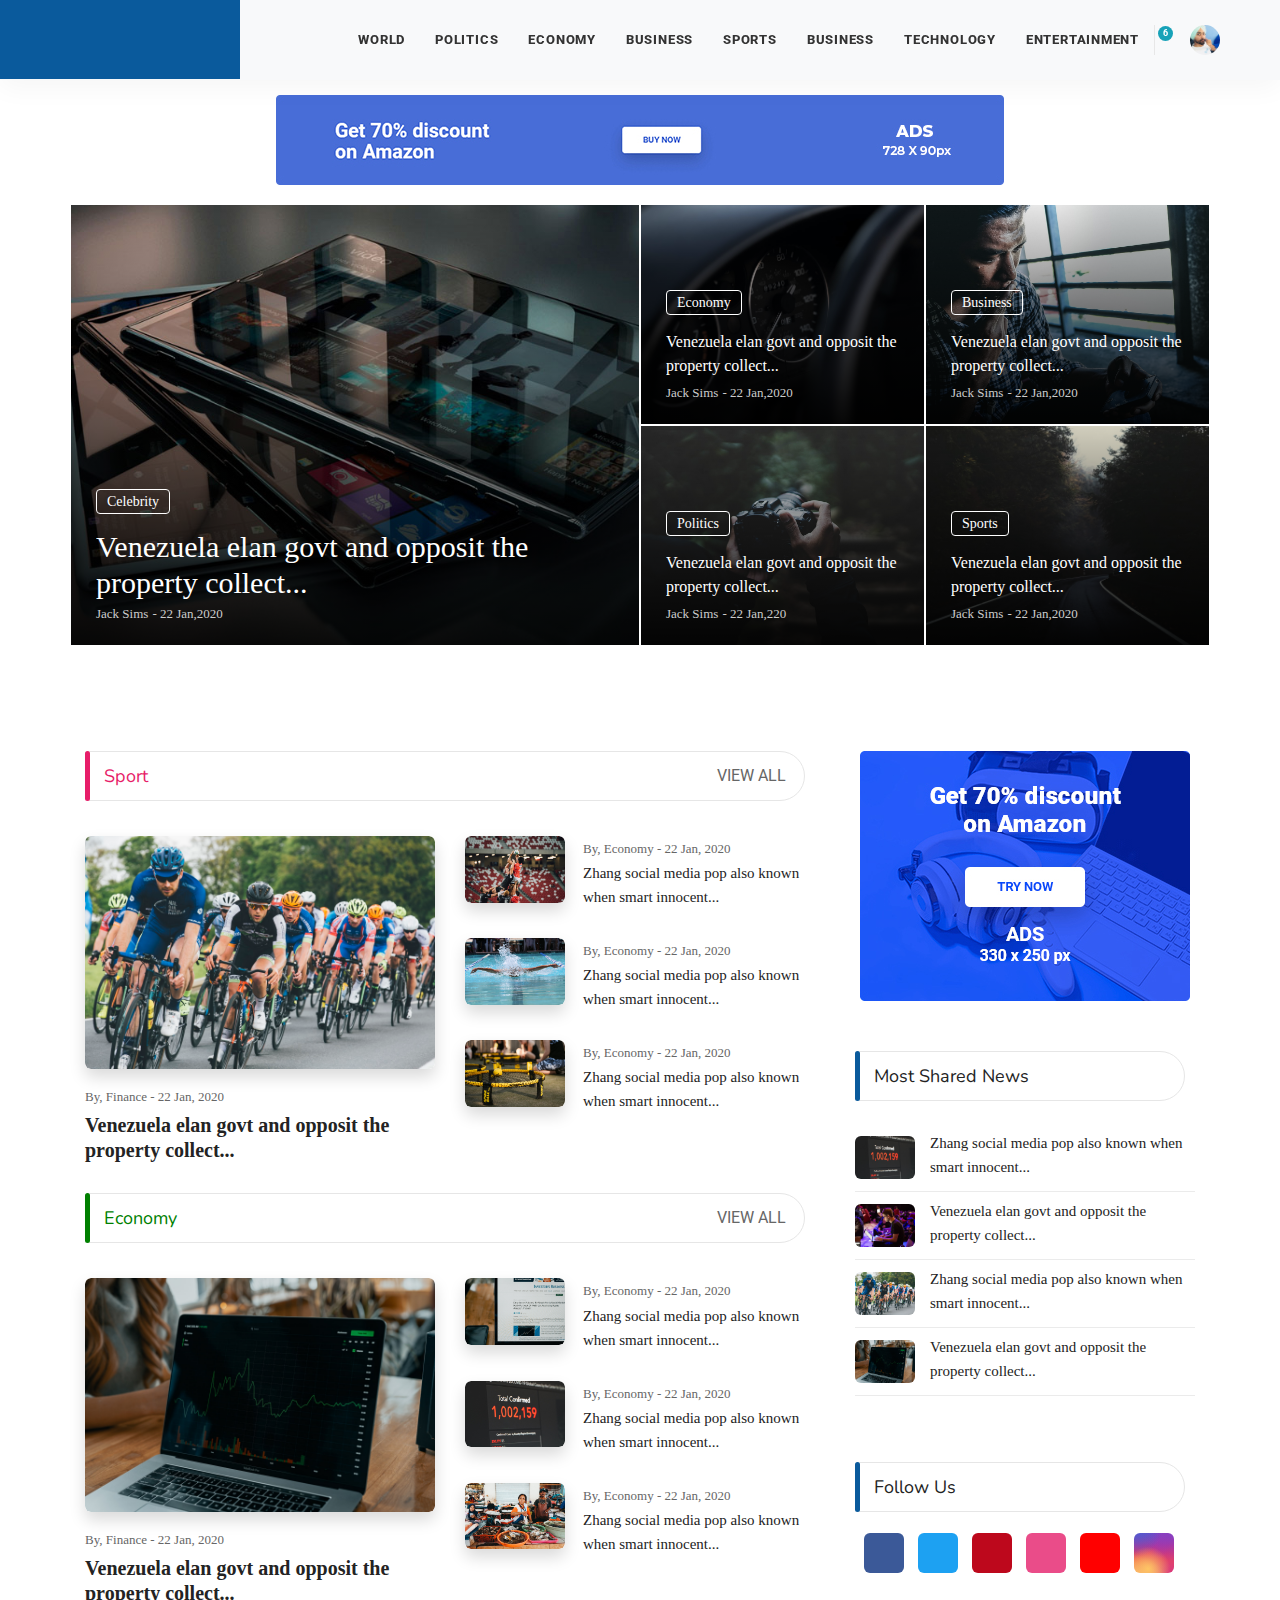
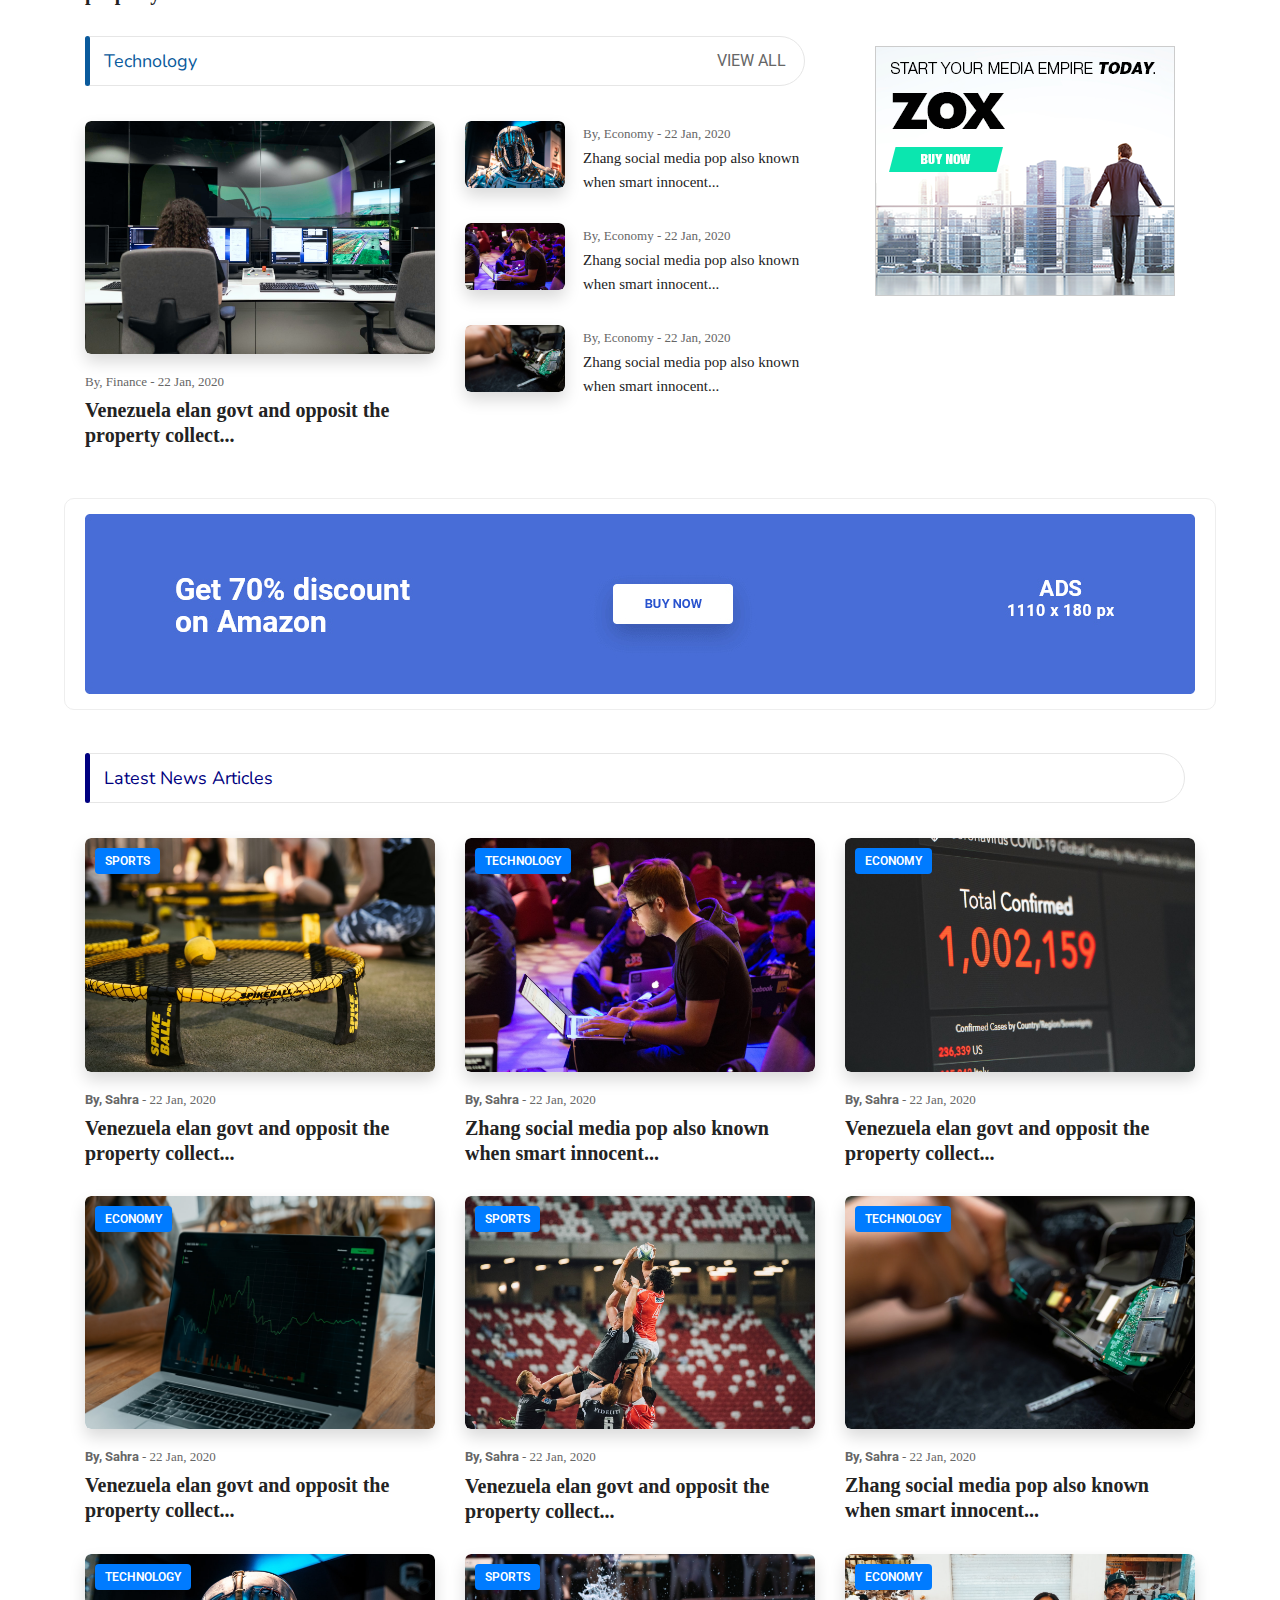
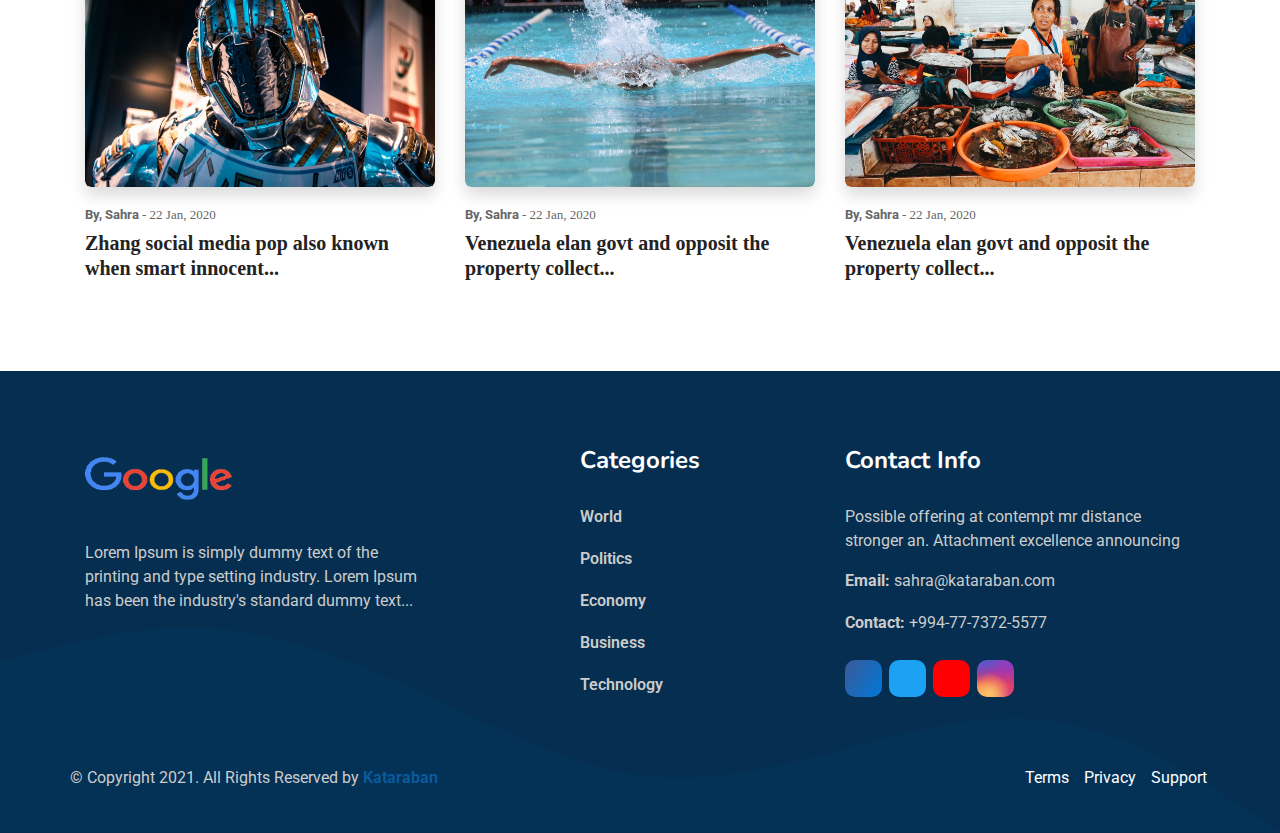
==== commit c7eca56d: "news-details" ====
--- a/index.html
+++ b/index.html
@@ -9,6 +9,10 @@
     <link rel="stylesheet" href="https://cdnjs.cloudflare.com/ajax/libs/twitter-bootstrap/4.5.0/css/bootstrap.min.css">
     <script src="https://kit.fontawesome.com/1f2890de0d.js" crossorigin="anonymous"></script>
     <link href="https://fonts.googleapis.com/css2?family=Nunito:wght@200;300;400;600;700;800&display=swap"
+        rel="stylesheet">
+    <link rel="preconnect" href="https://fonts.gstatic.com">
+    <link
+        href="https://fonts.googleapis.com/css2?family=Roboto:ital,wght@0,100;0,300;0,400;0,500;0,700;0,900;1,100;1,300;1,400;1,500;1,700;1,900&display=swap"
         rel="stylesheet">
     <!-- <link rel="stylesheet" href="https://cdnjs.cloudflare.com/ajax/libs/animate.css/4.0.0/animate.min.css"> -->
     <link rel="stylesheet" href="https://cdnjs.cloudflare.com/ajax/libs/animate.css/4.1.0/animate.min.css">
@@ -45,52 +49,118 @@
                             </a>
                         </li>
                         <li class="nav-item dropdown">
-                            <a class="nav-link" href="#">
+                            <a class="nav-link" href="/category.html">
                                 Politics
                             </a>
                         </li>
                         <li class="nav-item dropdown">
-                            <a class="nav-link" href="#">
+                            <a class="nav-link" href="/category.html">
                                 Economy
                             </a>
                         </li>
                         <li class="nav-item dropdown">
-                            <a class="nav-link" href="#">
+                            <a class="nav-link" href="/category.html">
                                 Business
                             </a>
                         </li>
                         <li class="nav-item dropdown">
-                            <a class="nav-link" href="#">
+                            <a class="nav-link" href="/category.html">
                                 Sports
                             </a>
                         </li>
                         <li class="nav-item dropdown">
-                            <a class="nav-link" href="#">
+                            <a class="nav-link" href="/category.html">
                                 Business
                             </a>
                         </li>
                         <li class="nav-item dropdown">
-                            <a class="nav-link" href="#">
+                            <a class="nav-link" href="/category.html">
                                 Technology
                             </a>
                         </li>
-                        <!-- contanct informations is here -->
-                        <li class="nav-item">
-                            <a class="nav-contact" href="#">CONTACT</a>
+                        <li class="nav-item dropdown">
+                            <a class="nav-link" href="/category.html">
+                                Entertainment
+                            </a>
                         </li>
                     </ul>
                     <div class="nav-icons">
                         <ul>
-                            <li class="search">
-                                <a href="#">
-                                    <i class="fas fa-search"></i>
-                                </a>
+                            <li class="nav-item dropdown no-arrow mx-1 osahan-list-dropdown">
+                                <a class="nav-link dropdown-toggle" href="#" role="button" data-toggle="dropdown"
+                                    aria-haspopup="true" aria-expanded="false">
+                                    <i class="far fa-bell"></i>
+                                    <span class="badge badge-info badge-counter">6</span>
+                                </a>
+                                <div class="dropdown-menu dropdown-menu-right shadow-sm">
+                                    <h6 class="dropdown-header">
+                                        Alerts Center
+                                    </h6>
+                                    <a class="dropdown-item d-flex align-items-center" href="#">
+                                        <div class="mr-3">
+                                            <div class="icon-circle bg-primary">
+                                                <i class="feather-download-cloud text-white"></i>
+                                            </div>
+                                        </div>
+                                        <div>
+                                            <div class="small text-gray-500">December 12, 2020</div>
+                                            <span class="font-weight-bold">A new monthly report is ready to
+                                                download!</span>
+                                        </div>
+                                    </a>
+                                    <a class="dropdown-item d-flex align-items-center" href="#">
+                                        <div class="mr-3">
+                                            <div class="icon-circle bg-success">
+                                                <i class="feather-edit text-white"></i>
+                                            </div>
+                                        </div>
+                                        <div>
+                                            <div class="small text-gray-500">December 7, 2020</div>
+                                            $290.29 has been deposited into your account!
+                                        </div>
+                                    </a>
+                                    <a class="dropdown-item d-flex align-items-center" href="#">
+                                        <div class="mr-3">
+                                            <div class="icon-circle bg-warning">
+                                                <i class="feather-folder text-white"></i>
+                                            </div>
+                                        </div>
+                                        <div>
+                                            <div class="small text-gray-500">December 2, 2020</div>
+                                            Spending Alert: We've noticed unusually high spending for your account.
+                                        </div>
+                                    </a>
+                                    <a class="dropdown-item text-center small text-gray-500" href="#">Show All
+                                        Alerts</a>
+                                </div>
                             </li>
-                            <li class="side-menu-icon">
-                                <a href="#">
-                                    <i class="fas fa-bars"></i>
-                                </a>
+                            <li class="nav-item dropdown no-arrow ml-1 osahan-profile-dropdown">
+                                <a class="nav-link dropdown-toggle pr-0" href="#" role="button" data-toggle="dropdown"
+                                    aria-haspopup="true" aria-expanded="false">
+                                    <img class="img-profile rounded-circle" src="assets/img/p13.png">
+                                </a>
+
+                                <div class="dropdown-menu dropdown-menu-right shadow-sm">
+                                    <div class="p-3 d-flex align-items-center">
+                                        <div class="dropdown-list-image mr-3">
+                                            <img class="rounded-circle" src="assets/img/user.png" alt="">
+                                            <div class="status-indicator bg-success"></div>
+                                        </div>
+                                        <div class="user-profile">
+                                            <div class="text-truncate">Shardiova Sahara</div>
+                                            <div class="small text-gray-500">Web/Dev.</div>
+                                        </div>
+                                    </div>
+                                    <div class="dropdown-divider"></div>
+                                    <a class="dropdown-item" href="favorite.html"><i class="far fa-heart"></i>
+                                        Favorite</a>
+                                    <a class="dropdown-item" href="account.html"><i class="far fa-edit"></i> Edit</a>
+                                    <div class="dropdown-divider"></div>
+                                    <a class="dropdown-item" href="sign-in.html"><i
+                                            class="fas fa-sign-out-alt"></i>Logout</a>
+                                </div>
                             </li>
+                        </ul>
                         </ul>
 
                     </div>
@@ -105,61 +175,7 @@
                         </div>
                     </div>
                 </div>
-                <div class="side-menu">
-                    <a href="#" class="close-side">
-                        <i class="fas fa-times"></i>
-                    </a>
-                    <div class="contact-info">
-                        <h4>Contact Info</h4>
-                        <ul>
-                            <li>
-                                <div class="icon">
-                                    <i class="flaticon-email"></i>
-                                </div>
-                                <div class="info">
-                                    <span>EMAIL</span>
-                                    sahra@kataraban.com
-                                </div>
-                            </li>
-                            <li>
-                                <div class="icon">
-                                    <i class="flaticon-telephone"></i>
-                                </div>
-                                <div class="info">
-                                    <span>PHONE</span>
-                                    +123 456 7890
-                                </div>
-                            </li>
-                            <li>
-                                <div class="icon">
-                                    <i class="flaticon-countdown"></i>
-                                </div>
-                                <div class="info">
-                                    <span>OFFICE HOURS</span>
-                                    Sat - Wed : 8:00 - 4:00
-                                </div>
-                            </li>
-                        </ul>
-                    </div>
-                    <div class="widget">
-                        <h4 class="title">Additional Links</h4>
-                        <ul>
-                            <li><a href="#">About</a></li>
-                            <li><a href="#">Login</a></li>
-                            <li><a href="#">Register</a></li>
-                            <li><a href="#">Contact Us</a></li>
-                        </ul>
-                    </div>
-                    <div class="widget-social">
-                        <h4 class="title">Connect With Us</h4>
-                        <ul class="link">
-                            <li class="facebook"><a href="#"><i class="fab fa-facebook-f"></i></a></li>
-                            <li class="twitter"><a href="#"><i class="fab fa-twitter"></i></a></li>
-                            <li class="pinterest"><a href="#"><i class="fab fa-pinterest"></i></a></li>
-                            <li class="dribbble"><a href="#"><i class="fab fa-dribbble"></i></a></li>
-                        </ul>
-                    </div>
-                </div>
+
 
             </nav>
         </section>
@@ -181,7 +197,7 @@
                     <div class="col-lg-6 p-rl-1 p-b-2">
                         <div class="bg-img1 size-a-3 pos-relative"
                             style="background-image: url(assets/img/entertaiment-01.jpg);">
-                            <a href="blog-detail-1.html" class="dis-block how1-child1 trans-03"></a>
+                            <a href="/news-detail.html" class="how1-child1 trans-03"></a>
                             <div class="newsInfoRight">
                                 <h3 class="news-title">
                                     <a href="#" class="newsCategoryRight">
@@ -206,7 +222,7 @@
                             <div class="col-lg-6 p-rl-1 p-b-2">
                                 <div class="bg-img1 size-a-4 pos-relative"
                                     style="background-image: url(assets/img/news-2.jpg);">
-                                    <a href="blog-detail-1.html" class="dis-block how1-child1 trans-03"></a>
+                                    <a href="blog-detail-1.html" class="how1-child1 trans-03"></a>
                                     <div class="newsInfoLeft">
                                         <h3 class="news-title">
                                             <a href="#" class="newsCategoryLeft">
@@ -229,7 +245,7 @@
                             <div class="col-lg-6 p-rl-1 p-b-2">
                                 <div class="bg-img1 size-a-4 pos-relative"
                                     style="background-image: url(assets/img/news-3.jpg);">
-                                    <a href="blog-detail-1.html" class="dis-block how1-child1 trans-03"></a>
+                                    <a href="blog-detail-1.html" class="how1-child1 trans-03"></a>
                                     <div class="newsInfoLeft">
                                         <h3 class="news-title">
                                             <a href="#" class="newsCategoryLeft">
@@ -252,7 +268,7 @@
                             <div class="col-lg-6 p-rl-1 p-b-2">
                                 <div class="bg-img1 size-a-4 pos-relative"
                                     style="background-image: url(assets/img/news-4.jpg);">
-                                    <a href="blog-detail-1.html" class="dis-block how1-child1 trans-03"></a>
+                                    <a href="blog-detail-1.html" class="how1-child1 trans-03"></a>
                                     <div class="newsInfoLeft">
                                         <h3 class="news-title">
                                             <a href="#" class="newsCategoryLeft">
@@ -267,7 +283,7 @@
                                         <span class="how1-child2 m-t-5">
                                             <span class="name">Jack Sims</span>
                                             <span class="f1-s-3 cl11 m-rl-3"> - </span>
-                                            <span class="f1-s-3 cl11">22 Jan,2020</span>
+                                            <span class="f1-s-3 cl11">22 Jan,220</span>
                                         </span>
                                     </div>
                                 </div>
@@ -275,7 +291,7 @@
                             <div class="col-lg-6 p-rl-1 p-b-2">
                                 <div class="bg-img1 size-a-4 pos-relative"
                                     style="background-image: url(assets/img/news-5.jpg);">
-                                    <a href="blog-detail-1.html" class="dis-block how1-child1 trans-03"></a>
+                                    <a href="blog-detail-1.html" class=" how1-child1 trans-03"></a>
                                     <div class="newsInfoLeft">
                                         <h3 class="news-title">
                                             <a href="#" class="newsCategoryLeft">
@@ -319,7 +335,7 @@
                                         <div class="col-sm-6 p-r-15">
                                             <div class="news-right pos-relative">
                                                 <a href="blog-detail-1.html" class="news-right-pic trans-03 shadow">
-                                                    <!-- <span class="dis-sub-item-tag">Sports -->
+                                                    <!-- <span class="category">Sports -->
                                                     </span>
                                                     <img src="assets/img/post-10.jpg" alt="IMG">
                                                 </a>
@@ -424,8 +440,8 @@
                                         <div class="col-sm-6 p-r-15">
                                             <div class="news-right pos-relative">
                                                 <a href="blog-detail-1.html" class="news-right-pic trans-03 shadow">
-                                                    <!-- <span class="dis-sub-item-tag">Sports -->
-                                                    </span>
+                                                    <!-- <span class="category">Sports -->
+                                                    <!-- </span> -->
                                                     <img src="assets/img/economy-1.jpg" alt="IMG">
                                                 </a>
                                                 <div class="p-t-15 news-right-title">
@@ -529,7 +545,7 @@
                                         <div class="col-sm-6 p-r-15">
                                             <div class="news-right pos-relative">
                                                 <a href="blog-detail-1.html" class="news-right-pic trans-03 shadow">
-                                                    <!-- <span class="dis-sub-item-tag">Sports -->
+                                                    <!-- <span class="category">Sports -->
                                                     </span>
                                                     <img src="assets/img/technology-1.jpg" alt="IMG">
                                                 </a>
@@ -622,7 +638,7 @@
                                 </div>
                             </div>
                         </div>
-                      
+
                     </div>
                     <div class="col-md-10 col-lg-4">
                         <div class="relative-news-banner">
@@ -739,7 +755,7 @@
                         <div class="last-added-news">
                             <div class="news-item pos-relative">
                                 <a href="blog-detail-1.html" class="news-pic trans-03 shadow">
-                                    <span class="dis-sub-item-tag">Sports</span>
+                                    <span class="category">Sports</span>
                                     <img src="assets/img/post-11.jpg" alt="IMG">
                                 </a>
                                 <div class="p-t-15 news-title">
@@ -764,7 +780,7 @@
                         <div class="last-added-news">
                             <div class="news-item pos-relative">
                                 <a href="blog-detail-1.html" class="news-pic trans-03 shadow">
-                                    <span class="dis-sub-item-tag">Technology</span>
+                                    <span class="category">Technology</span>
                                     <img src="assets/img/technology-3.jpg" alt="IMG">
                                 </a>
                                 <div class="p-t-15 news-title">
@@ -789,7 +805,7 @@
                         <div class="last-added-news">
                             <div class="news-item pos-relative">
                                 <a href="blog-detail-1.html" class="news-pic trans-03 shadow">
-                                    <span class="dis-sub-item-tag">Economy</span>
+                                    <span class="category">Economy</span>
                                     <img src="assets/img/economy-3.jpg" alt="IMG">
                                 </a>
                                 <div class="p-t-15 news-title">
@@ -814,7 +830,7 @@
                         <div class="last-added-news">
                             <div class="news-item pos-relative">
                                 <a href="blog-detail-1.html" class="news-pic trans-03 shadow">
-                                    <span class="dis-sub-item-tag">Economy</span>
+                                    <span class="category">Economy</span>
                                     <img src="assets/img/economy-1.jpg" alt="IMG">
                                 </a>
                                 <div class="p-t-15 news-title">
@@ -839,7 +855,7 @@
                         <div class="last-added-news">
                             <div class="news-item pos-relative">
                                 <a href="blog-detail-1.html" class="news-pic trans-03 shadow">
-                                    <span class="dis-sub-item-tag">Sports</span>
+                                    <span class="category">Sports</span>
                                     <img src="assets/img/post-12.jpg" alt="IMG">
                                 </a>
                                 <div class="p-t-15 news-title">
@@ -864,7 +880,7 @@
                         <div class="last-added-news">
                             <div class="news-item pos-relative">
                                 <a href="blog-detail-1.html" class="news-pic trans-03 shadow">
-                                    <span class="dis-sub-item-tag">Technology</span>
+                                    <span class="category">Technology</span>
                                     <img src="assets/img/technology-4.jpg" alt="IMG">
                                 </a>
                                 <div class="p-t-15 news-title">
@@ -889,7 +905,7 @@
                         <div class="last-added-news">
                             <div class="news-item pos-relative">
                                 <a href="blog-detail-1.html" class="news-pic trans-03 shadow">
-                                    <span class="dis-sub-item-tag">Technology</span>
+                                    <span class="category">Technology</span>
                                     <img src="assets/img/technology-2.jpg" alt="IMG">
                                 </a>
                                 <div class="p-t-15 news-title">
@@ -914,7 +930,7 @@
                         <div class="last-added-news">
                             <div class="news-item pos-relative">
                                 <a href="blog-detail-1.html" class="news-pic trans-03 shadow">
-                                    <span class="dis-sub-item-tag">Sports</span>
+                                    <span class="category">Sports</span>
                                     <img src="assets/img/post-13.jpg" alt="IMG">
                                 </a>
                                 <div class="p-t-15 news-title">
@@ -939,7 +955,7 @@
                         <div class="last-added-news">
                             <div class="news-item pos-relative">
                                 <a href="blog-detail-1.html" class="news-pic trans-03 shadow">
-                                    <span class="dis-sub-item-tag">Economy</span>
+                                    <span class="category">Economy</span>
                                     <img src="assets/img/economy-4.jpg" alt="IMG">
                                 </a>
                                 <div class="p-t-15 news-title">
--- a/assets/css/style.css
+++ b/assets/css/style.css
@@ -136,6 +136,10 @@
   padding-top: 35px;
 }
 
+.p-b-30 {
+  padding-bottom: 30px;
+}
+
 .m-all-5,
 .m-t-5,
 .m-tb-5 {
@@ -237,22 +241,6 @@
   color: #0A5A9C;
 }
 
-#navbar .navbar .navbar-collapse .navbar-nav .nav-contact {
-  padding: 0;
-  font-weight: 800;
-  font-size: 13px;
-  color: #333333;
-  display: block;
-  -webkit-transition: all 0.35s ease-in-out;
-  transition: all 0.35s ease-in-out;
-  letter-spacing: 0.06em;
-  text-transform: uppercase;
-}
-
-#navbar .navbar .navbar-collapse .navbar-nav .nav-contact:hover {
-  color: #0A5A9C;
-}
-
 #navbar .navbar .navbar-collapse .nav-icons {
   position: relative;
 }
@@ -275,11 +263,344 @@
   margin-top: 17px;
 }
 
-#navbar .navbar .navbar-collapse .nav-icons ul li a {
-  position: relative;
-  font-size: 18px;
-  padding: 8px 10px;
+#navbar .navbar .navbar-collapse .nav-icons ul .nav-item .dropdown-toggle::after {
+  display: none;
+}
+
+#navbar .navbar .navbar-collapse .nav-icons ul .nav-item:hover .dropdown-menu {
+  display: block;
+  visibility: visible;
+  opacity: 1;
+  -webkit-transform: translateY(0px);
+  transform: translateY(0px);
+  -webkit-transition: 0.5s ease all;
+  transition: 0.5s ease all;
+}
+
+#navbar .navbar .navbar-collapse .nav-icons ul .nav-item .nav-link {
+  padding-right: 0.5rem;
+  padding-left: 0.5rem;
+}
+
+#navbar .navbar .navbar-collapse .nav-icons ul .nav-item .nav-link .badge {
+  position: absolute;
+  border-radius: 50px;
+  min-width: 15px;
+  height: 15px;
+  font-size: 9px;
+  padding: 0px;
+  right: 1px;
+  line-height: 15px;
+  top: 9px;
+}
+
+#navbar .navbar .navbar-collapse .nav-icons ul .nav-item .nav-link .img-profile {
+  width: 30px;
+  height: 30px;
+}
+
+#navbar .navbar .navbar-collapse .nav-icons ul .nav-item .nav-link .fa-bell {
+  padding-top: 10px;
   color: #666666;
+}
+
+#navbar .navbar .navbar-collapse .nav-icons ul .nav-item .nav-link .fa-bell #login .sb-topnav {
+  display: -webkit-box;
+  display: -ms-flexbox;
+  display: flex;
+  -webkit-box-pack: end;
+      -ms-flex-pack: end;
+          justify-content: flex-end;
+  top: 0;
+  right: 0;
+  left: 0;
+  z-index: 1030;
+  height: 39px;
+  padding-bottom: 8px;
+  background: #e8e8e8;
+  border: none;
+}
+
+#navbar .navbar .navbar-collapse .nav-icons ul .nav-item .nav-link .fa-bell #login .sb-topnav .navbar-nav {
+  list-style: none;
+}
+
+#navbar .navbar .navbar-collapse .nav-icons ul .nav-item .nav-link .fa-bell #login .sb-topnav .navbar-nav .nav-item .dropdown-toggle::after {
+  display: none;
+}
+
+#navbar .navbar .navbar-collapse .nav-icons ul .nav-item .nav-link .fa-bell #login .sb-topnav .navbar-nav .nav-item:hover .dropdown-menu {
+  display: block;
+  visibility: visible;
+  opacity: 1;
+  -webkit-transform: translateY(0px);
+  transform: translateY(0px);
+  -webkit-transition: 0.5s ease all;
+  transition: 0.5s ease all;
+}
+
+#navbar .navbar .navbar-collapse .nav-icons ul .nav-item .nav-link .fa-bell #login .sb-topnav .navbar-nav .nav-item .nav-link {
+  padding-right: 0.5rem;
+  padding-left: 0.5rem;
+}
+
+#navbar .navbar .navbar-collapse .nav-icons ul .nav-item .nav-link .fa-bell #login .sb-topnav .navbar-nav .nav-item .nav-link .badge {
+  position: absolute;
+  border-radius: 50px;
+  min-width: 15px;
+  height: 15px;
+  font-size: 9px;
+  padding: 0px;
+  right: 1px;
+  line-height: 15px;
+  top: 9px;
+}
+
+#navbar .navbar .navbar-collapse .nav-icons ul .nav-item .nav-link .fa-bell #login .sb-topnav .navbar-nav .nav-item .nav-link .img-profile {
+  width: 30px;
+  height: 30px;
+}
+
+#navbar .navbar .navbar-collapse .nav-icons ul .nav-item .nav-link .fa-bell #login .sb-topnav .navbar-nav .nav-item .nav-link .fa-bell {
+  padding-top: 10px;
+}
+
+#navbar .navbar .navbar-collapse .nav-icons ul .nav-item .nav-link .fa-bell #login .sb-topnav .navbar-nav .nav-item .dropdown-list {
+  padding: 0;
+  border: none;
+  overflow: hidden;
+  width: 20rem !important;
+}
+
+#navbar .navbar .navbar-collapse .nav-icons ul .nav-item .nav-link .fa-bell #login .sb-topnav .navbar-nav .nav-item .dropdown-list .dropdown-item {
+  white-space: normal;
+  padding-top: 0.5rem;
+  padding-bottom: 0.5rem;
+  border-left: 1px solid #e2e2e2;
+  border-right: 1px solid #e2e2e2;
+  border-bottom: 1px solid #e2e2e2;
+  line-height: 1.3rem;
+}
+
+#navbar .navbar .navbar-collapse .nav-icons ul .nav-item .nav-link .fa-bell #login .sb-topnav .navbar-nav .nav-item .dropdown-list .dropdown-header {
+  background-color: #131313;
+  border: 1px solid #353535;
+  color: #fff;
+  font-weight: 800;
+  font-size: 14px;
+  padding: 0.8rem 1rem;
+}
+
+#navbar .navbar .navbar-collapse .nav-icons ul .nav-item .nav-link .fa-bell #login .sb-topnav .navbar-nav .nav-item .dropdown-list .icon-circle {
+  height: 2.5rem;
+  width: 2.5rem;
+  border-radius: 100%;
+  display: -webkit-box;
+  display: -ms-flexbox;
+  display: flex;
+  -webkit-box-align: center;
+  -ms-flex-align: center;
+  align-items: center;
+  -webkit-box-pack: center;
+  -ms-flex-pack: center;
+  justify-content: center;
+}
+
+#navbar .navbar .navbar-collapse .nav-icons ul .nav-item .nav-link .fa-bell #login .sb-topnav .navbar-nav .nav-item .dropdown-menu {
+  padding: 0;
+  border: none;
+  overflow: hidden;
+  width: 20rem !important;
+  display: none;
+  background: #ffffff;
+  border-radius: 0px;
+  margin: 0;
+  -webkit-box-shadow: 0px 6px 10px rgba(0, 0, 0, 0.1) !important;
+  box-shadow: 0px 6px 10px rgba(0, 0, 0, 0.1) !important;
+  display: block;
+  visibility: hidden;
+  opacity: 0;
+  -webkit-transform: translateY(50px);
+  transform: translateY(50px);
+  -webkit-transition: 0.5s ease all;
+  transition: 0.5s ease all;
+}
+
+#navbar .navbar .navbar-collapse .nav-icons ul .nav-item .nav-link .fa-bell #login .sb-topnav .navbar-nav .nav-item .dropdown-menu .dropdown-header {
+  background-color: #131313;
+  border: 1px solid #353535;
+  color: #fff;
+  font-weight: 800;
+  font-size: 14px;
+  padding: 0.8rem 1rem;
+}
+
+#navbar .navbar .navbar-collapse .nav-icons ul .nav-item .nav-link .fa-bell #login .sb-topnav .navbar-nav .nav-item .dropdown-menu .dropdown-item {
+  padding: 6px 1rem;
+  font-size: 0.85rem;
+  white-space: normal;
+  padding-top: 0.5rem;
+  padding-bottom: 0.5rem;
+  border-left: 1px solid #e2e2e2;
+  border-right: 1px solid #e2e2e2;
+  border-bottom: 1px solid #e2e2e2;
+  line-height: 1.3rem;
+  font-weight: 400;
+  color: #212529;
+}
+
+#navbar .navbar .navbar-collapse .nav-icons ul .nav-item .nav-link .fa-bell #login .sb-topnav .navbar-nav .nav-item .dropdown-menu .dropdown-item .icon-circle {
+  height: 2.5rem;
+  width: 2.5rem;
+  border-radius: 100%;
+  display: -webkit-box;
+  display: -ms-flexbox;
+  display: flex;
+  -webkit-box-align: center;
+  -ms-flex-align: center;
+  align-items: center;
+  -webkit-box-pack: center;
+  -ms-flex-pack: center;
+  justify-content: center;
+}
+
+#navbar .navbar .navbar-collapse .nav-icons ul .nav-item .nav-link .fa-bell #login .sb-topnav .navbar-nav .nav-item .dropdown-menu .dropdown-item .text-gray-500 {
+  color: #b7b9cc !important;
+}
+
+#navbar .navbar .navbar-collapse .nav-icons ul .nav-item .nav-link .fa-bell #login .sb-topnav .navbar-nav .nav-item .dropdown-menu .dropdown-list-image {
+  position: relative;
+  height: 2.5rem;
+  width: 2.5rem;
+}
+
+#navbar .navbar .navbar-collapse .nav-icons ul .nav-item .nav-link .fa-bell #login .sb-topnav .navbar-nav .nav-item .dropdown-menu .dropdown-list-image img {
+  height: 2.5rem;
+  width: 2.5rem;
+}
+
+#navbar .navbar .navbar-collapse .nav-icons ul .nav-item .nav-link .fa-bell #login .sb-topnav .navbar-nav .nav-item .dropdown-menu .dropdown-list-image .status-indicator {
+  background-color: #eaecf4;
+  height: 0.75rem;
+  width: 0.75rem;
+  border-radius: 100%;
+  position: absolute;
+  bottom: 0;
+  right: 0;
+  border: 0.125rem solid #fff;
+}
+
+#navbar .navbar .navbar-collapse .nav-icons ul .nav-item .nav-link .fa-bell #login .sb-topnav .navbar-nav .nav-item .dropdown-menu.show {
+  display: block;
+  visibility: visible;
+  opacity: 1;
+  -webkit-transform: translateY(0px);
+  transform: translateY(0px);
+  -webkit-transition: 0.5s ease all;
+  transition: 0.5s ease all;
+}
+
+#navbar .navbar .navbar-collapse .nav-icons ul .nav-item .nav-link .fa-bell #login .sb-topnav .navbar-nav .nav-item .dropdown-menu .font-weight-bold .text-gray-500 {
+  color: #b7b9cc !important;
+}
+
+#navbar .navbar .navbar-collapse .nav-icons ul .nav-item .dropdown-menu {
+  padding: 0;
+  border: none;
+  overflow: hidden;
+  width: 20rem;
+  display: none;
+  background: #ffffff;
+  min-width: 10rem;
+  border-radius: 0px;
+  margin: 0;
+  -webkit-box-shadow: 0px 6px 10px rgba(0, 0, 0, 0.1) !important;
+  box-shadow: 0px 6px 10px rgba(0, 0, 0, 0.1) !important;
+  display: block;
+  visibility: hidden;
+  opacity: 0;
+  -webkit-transform: translateY(50px);
+  transform: translateY(50px);
+  -webkit-transition: 0.5s ease all;
+  transition: 0.5s ease all;
+}
+
+#navbar .navbar .navbar-collapse .nav-icons ul .nav-item .dropdown-menu .dropdown-header {
+  background-color: #131313;
+  border: 1px solid #353535;
+  color: #fff;
+  font-weight: 800;
+  font-size: 14px;
+  padding: 0.8rem 1rem;
+}
+
+#navbar .navbar .navbar-collapse .nav-icons ul .nav-item .dropdown-menu .dropdown-item {
+  padding: 6px 1rem;
+  font-size: 0.85rem;
+  white-space: normal;
+  padding-top: 0.5rem;
+  padding-bottom: 0.5rem;
+  border-left: 1px solid #e2e2e2;
+  border-right: 1px solid #e2e2e2;
+  border-bottom: 1px solid #e2e2e2;
+  line-height: 1.3rem;
+  font-weight: 400;
+  color: #212529;
+}
+
+#navbar .navbar .navbar-collapse .nav-icons ul .nav-item .dropdown-menu .dropdown-item .icon-circle {
+  height: 2.5rem;
+  width: 2.5rem;
+  border-radius: 100%;
+  display: -webkit-box;
+  display: -ms-flexbox;
+  display: flex;
+  -webkit-box-align: center;
+  -ms-flex-align: center;
+  align-items: center;
+  -webkit-box-pack: center;
+  -ms-flex-pack: center;
+  justify-content: center;
+}
+
+#navbar .navbar .navbar-collapse .nav-icons ul .nav-item .dropdown-menu .dropdown-item .text-gray-500 {
+  color: #b7b9cc !important;
+}
+
+#navbar .navbar .navbar-collapse .nav-icons ul .nav-item .dropdown-menu .dropdown-list-image {
+  position: relative;
+  height: 2.5rem;
+  width: 2.5rem;
+}
+
+#navbar .navbar .navbar-collapse .nav-icons ul .nav-item .dropdown-menu .dropdown-list-image img {
+  height: 2.5rem;
+  width: 2.5rem;
+}
+
+#navbar .navbar .navbar-collapse .nav-icons ul .nav-item .dropdown-menu .dropdown-list-image .status-indicator {
+  background-color: #eaecf4;
+  height: 0.75rem;
+  width: 0.75rem;
+  border-radius: 100%;
+  position: absolute;
+  bottom: 0;
+  right: 0;
+  border: 0.125rem solid #fff;
+}
+
+#navbar .navbar .navbar-collapse .nav-icons ul .nav-item .dropdown-menu.show {
+  display: block;
+  visibility: visible;
+  opacity: 1;
+  -webkit-transform: translateY(0px);
+  transform: translateY(0px);
+  -webkit-transition: 0.5s ease all;
+  transition: 0.5s ease all;
+}
+
+#navbar .navbar .navbar-collapse .nav-icons ul .nav-item .dropdown-menu .font-weight-bold .text-gray-500 {
+  color: #b7b9cc !important;
 }
 
 #navbar .navbar .navbar-collapse .top-search {
@@ -708,7 +1029,8 @@
 }
 
 #news-by-category .last-added-news .news-item .news-title .name {
-  font-family: Roboto-Bold !important;
+  font-family: 'Roboto', sans-serif;
+  font-weight: 700;
   font-size: 13px;
   line-height: 1.7;
   color: #666666;
@@ -1696,7 +2018,7 @@
   position: relative;
 }
 
-#last-added .last-added-news .news-item .news-pic span {
+#last-added .last-added-news .news-item .news-pic .category {
   position: absolute;
   background: #007bff;
   top: 10px;
@@ -1710,7 +2032,7 @@
   color: #ffffff;
 }
 
-#last-added .last-added-news .news-item .news-pic span:hover {
+#last-added .last-added-news .news-item .news-pic .category:hover {
   background-color: transparent;
   border: 1px solid;
   border-color: #ffffff;
@@ -1740,7 +2062,8 @@
 }
 
 #last-added .last-added-news .news-item .news-title .name {
-  font-family: Roboto-Bold !important;
+  font-family: 'Roboto', sans-serif;
+  font-weight: 700;
   font-size: 13px;
   line-height: 1.7;
   color: #666666;
@@ -1763,4 +2086,394 @@
 #last-added .last-added-news .news-item .news-title h5 .news-title-a:hover {
   color: #1da1f2;
 }
+
+#news-details {
+  padding-top: 104px;
+}
+
+#news-details .details {
+  border-bottom: 1px solid rgba(0, 0, 0, 0.08);
+}
+
+#news-details .details .title {
+  padding-top: 15px;
+  padding-bottom: 16px;
+  font-family: "Roboto", sans-serif;
+  font-weight: 500;
+  font-size: 31px;
+  line-height: 1.3;
+  color: #222;
+}
+
+#news-details .details .added-by-date {
+  -webkit-box-align: start;
+      -ms-flex-align: start;
+          align-items: flex-start;
+  -ms-flex-wrap: wrap;
+      flex-wrap: wrap;
+  display: -webkit-box;
+  display: -ms-flexbox;
+  display: flex;
+}
+
+#news-details .details .added-by-date span {
+  font-family: Roboto-Regular;
+  font-size: 13px;
+  line-height: 1.7;
+  color: #666666;
+}
+
+#news-details .details .added-by-date .name {
+  font-family: "Roboto", sans-serif;
+  font-weight: 700;
+  font-size: 13px;
+  line-height: 1.7;
+  color: #666666;
+}
+
+#news-details .details .news-pic {
+  position: relative;
+  -o-object-fit: cover;
+     object-fit: cover;
+  display: block;
+  overflow: hidden;
+  border-radius: 6px;
+  margin-bottom: 30px;
+}
+
+#news-details .details .news-pic .category {
+  position: absolute;
+  background: #007bff;
+  top: 10px;
+  left: 10px;
+  padding: 4px 10px;
+  text-transform: uppercase;
+  font-size: 12px;
+  font-weight: 600;
+  border-radius: 4px;
+  z-index: 9;
+  color: #ffffff;
+}
+
+#news-details .details .news-pic .category:hover {
+  background-color: transparent;
+  border: 1px solid;
+  border-color: #ffffff;
+  color: #ffffff;
+}
+
+#news-details .details .news-pic img {
+  width: 100%;
+  overflow: hidden;
+  -o-object-fit: cover;
+     object-fit: cover;
+  border-radius: 6px;
+}
+
+#news-details .details .news-text {
+  font-family: "Roboto", sans-serif;
+  font-weight: 400;
+  font-size: 15px;
+  line-height: 1.8;
+  color: #666666;
+}
+
+#news-details .relative-news-banner {
+  padding-left: 10px;
+  padding-bottom: 20px;
+}
+
+#news-details .relative-news-banner .banner {
+  position: relative;
+  display: -webkit-box;
+  display: -ms-flexbox;
+  display: flex;
+  -webkit-box-pack: center;
+      -ms-flex-pack: center;
+          justify-content: center;
+  -webkit-box-align: start;
+      -ms-flex-align: start;
+          align-items: flex-start;
+  padding-bottom: 0;
+  -webkit-box-sizing: border-box;
+          box-sizing: border-box;
+}
+
+#news-details .relative-news-banner .banner img {
+  max-width: 100%;
+}
+
+#news-details .relative-news-banner .most-shared {
+  padding-top: 50px;
+}
+
+#news-details .relative-news-banner .most-shared .head {
+  position: relative;
+  display: -webkit-box;
+  display: -ms-flexbox;
+  display: flex;
+  -webkit-box-align: center;
+      -ms-flex-align: center;
+          align-items: center;
+  -webkit-box-pack: start;
+      -ms-flex-pack: start;
+          justify-content: flex-start;
+  height: 50px;
+  border: 1px solid #e6e6e6;
+  padding: 0 18px;
+  border-radius: 4px 30px 30px 4px;
+}
+
+#news-details .relative-news-banner .most-shared .head::before {
+  content: "";
+  display: block;
+  position: absolute;
+  width: 5px;
+  height: calc(100% + 2px);
+  top: -1px;
+  left: -1px;
+  border-radius: 4px;
+  background-color: #0A5A9C;
+}
+
+#news-details .relative-news-banner .most-shared .head .title {
+  font-family: "Nunito", sans-serif;
+  font-size: 18px;
+  line-height: 1.333333;
+  color: #232323;
+  padding-right: 25px;
+}
+
+#news-details .relative-news-banner .most-shared .news {
+  padding-top: 35px;
+}
+
+#news-details .relative-news-banner .most-shared .news li {
+  display: -webkit-box;
+  display: -ms-flexbox;
+  display: flex;
+  -webkit-box-align: start;
+      -ms-flex-align: start;
+          align-items: flex-start;
+  -webkit-box-pack: justify;
+      -ms-flex-pack: justify;
+          justify-content: space-between;
+  margin-bottom: 12px;
+  padding-bottom: 12px;
+  border-bottom: 1px solid rgba(0, 0, 0, 0.08);
+}
+
+#news-details .relative-news-banner .most-shared .news li .news-image {
+  padding-right: 15px;
+}
+
+#news-details .relative-news-banner .most-shared .news li .news-image img {
+  width: 60px;
+  height: 43px;
+  border-radius: 6px;
+}
+
+#news-details .relative-news-banner .most-shared .news li .title {
+  margin-top: -5px;
+}
+
+#news-details .relative-news-banner .most-shared .news li .title a {
+  width: calc(100% - 48px);
+  font-family: "Roboto", sans-serif;
+  font-weight: 400;
+  font-size: 15px;
+  line-height: 1.466667;
+  color: #232323;
+}
+
+#news-details .relative-news-banner .most-shared .news li .title a:hover {
+  color: #1da1f2;
+}
+
+#news-details .relative-news-banner .follow-us {
+  padding-top: 50px;
+}
+
+#news-details .relative-news-banner .follow-us .head {
+  position: relative;
+  display: -webkit-box;
+  display: -ms-flexbox;
+  display: flex;
+  -webkit-box-align: center;
+      -ms-flex-align: center;
+          align-items: center;
+  -webkit-box-pack: start;
+      -ms-flex-pack: start;
+          justify-content: flex-start;
+  height: 50px;
+  border: 1px solid #e6e6e6;
+  padding: 0 18px;
+  border-radius: 4px 30px 30px 4px;
+}
+
+#news-details .relative-news-banner .follow-us .head::before {
+  content: "";
+  display: block;
+  position: absolute;
+  width: 5px;
+  height: calc(100% + 2px);
+  top: -1px;
+  left: -1px;
+  border-radius: 4px;
+  background-color: #0A5A9C;
+}
+
+#news-details .relative-news-banner .follow-us .head .title {
+  font-family: "Nunito", sans-serif;
+  font-size: 18px;
+  line-height: 1.333333;
+  color: #232323;
+  padding-right: 25px;
+}
+
+#news-details .relative-news-banner .follow-us ul {
+  display: -webkit-box;
+  display: -ms-flexbox;
+  display: flex;
+  margin-top: 16px;
+}
+
+#news-details .relative-news-banner .follow-us ul li {
+  margin-left: 9px;
+}
+
+#news-details .relative-news-banner .follow-us ul li a {
+  color: #ffffff;
+  display: inline-block;
+  font-weight: 600;
+  height: 40px;
+  line-height: 42px;
+  margin-right: 5px;
+  margin-top: 5px;
+  padding: 0;
+  text-align: center;
+  width: 40px;
+  border-radius: 6px;
+  font-size: 13px;
+}
+
+#news-details .relative-news-banner .follow-us ul li.facebook a {
+  background: #3b5998;
+}
+
+#news-details .relative-news-banner .follow-us ul li.twitter a {
+  background-color: #1da1f2;
+}
+
+#news-details .relative-news-banner .follow-us ul li.pinterest a {
+  background-color: #bd081c;
+}
+
+#news-details .relative-news-banner .follow-us ul li.dribbble a {
+  background-color: #ea4c89;
+}
+
+#news-details .relative-news-banner .follow-us ul li.youtube a {
+  background-color: #ff0000;
+}
+
+#news-details .relative-news-banner .follow-us ul li.instagram a {
+  font-size: 29px;
+  line-height: 38px;
+  background: radial-gradient(circle farthest-corner at 35% 90%, #fec564, transparent 50%), radial-gradient(circle farthest-corner at 0 140%, #fec564, transparent 50%), radial-gradient(ellipse farthest-corner at 0 -25%, #5258cf, transparent 50%), radial-gradient(ellipse farthest-corner at 20% -50%, #5258cf, transparent 50%), radial-gradient(ellipse farthest-corner at 100% 0, #893dc2, transparent 50%), radial-gradient(ellipse farthest-corner at 60% -20%, #893dc2, transparent 50%), radial-gradient(ellipse farthest-corner at 100% 100%, #d9317a, transparent), -webkit-gradient(linear, left top, left bottom, from(#6559ca), color-stop(30%, #bc318f), color-stop(50%, #e33f5f), color-stop(70%, #f77638), to(#fec66d));
+  background: radial-gradient(circle farthest-corner at 35% 90%, #fec564, transparent 50%), radial-gradient(circle farthest-corner at 0 140%, #fec564, transparent 50%), radial-gradient(ellipse farthest-corner at 0 -25%, #5258cf, transparent 50%), radial-gradient(ellipse farthest-corner at 20% -50%, #5258cf, transparent 50%), radial-gradient(ellipse farthest-corner at 100% 0, #893dc2, transparent 50%), radial-gradient(ellipse farthest-corner at 60% -20%, #893dc2, transparent 50%), radial-gradient(ellipse farthest-corner at 100% 100%, #d9317a, transparent), linear-gradient(#6559ca, #bc318f 30%, #e33f5f 50%, #f77638 70%, #fec66d 100%);
+}
+
+#news-details .relative-news-banner .banner2 {
+  position: relative;
+  display: -webkit-box;
+  display: -ms-flexbox;
+  display: flex;
+  -webkit-box-pack: center;
+      -ms-flex-pack: center;
+          justify-content: center;
+  -webkit-box-align: start;
+      -ms-flex-align: start;
+          align-items: flex-start;
+  padding-bottom: 0;
+  padding-top: 50px;
+  -webkit-box-sizing: border-box;
+          box-sizing: border-box;
+}
+
+#news-details .relative-news-banner .banner2 img {
+  max-width: 100%;
+}
+
+#news-details .share {
+  display: -webkit-box;
+  display: -ms-flexbox;
+  display: flex;
+  -webkit-box-align: start;
+      -ms-flex-align: start;
+          align-items: flex-start;
+  -webkit-box-pack: start;
+      -ms-flex-pack: start;
+          justify-content: flex-start;
+}
+
+#news-details .share span {
+  font-family: "Roboto", sans-serif;
+  font-weight: 300;
+  font-size: 15px;
+  line-height: 1.8;
+  color: #232323;
+  padding-top: 10px;
+}
+
+#news-details .share ul {
+  display: -webkit-box;
+  display: -ms-flexbox;
+  display: flex;
+  -webkit-box-align: start;
+      -ms-flex-align: start;
+          align-items: flex-start;
+  -ms-flex-wrap: wrap;
+      flex-wrap: wrap;
+  -webkit-box-pack: start;
+      -ms-flex-pack: start;
+          justify-content: flex-start;
+}
+
+#news-details .share ul li {
+  margin-left: 9px;
+}
+
+#news-details .share ul li a {
+  font-family: "Roboto", sans-serif;
+  font-weight: 400;
+  color: #ffffff;
+  margin-right: 3px;
+  margin-bottom: 3px;
+  font-size: 13px;
+  padding: 7px 18px;
+  line-height: 50px;
+  width: 40px;
+  border-radius: 3px;
+}
+
+#news-details .share ul li a i {
+  margin-right: 7px;
+}
+
+#news-details .share ul li.facebook a {
+  background: #3b5998;
+}
+
+#news-details .share ul li.twitter a {
+  background-color: #1da1f2;
+}
+
+#news-details .share ul li.google-plus a {
+  background-color: #dd4b39;
+}
+
+#news-details .share ul li.pinterest a {
+  background-color: #bd081c;
+}
 /*# sourceMappingURL=style.css.map */